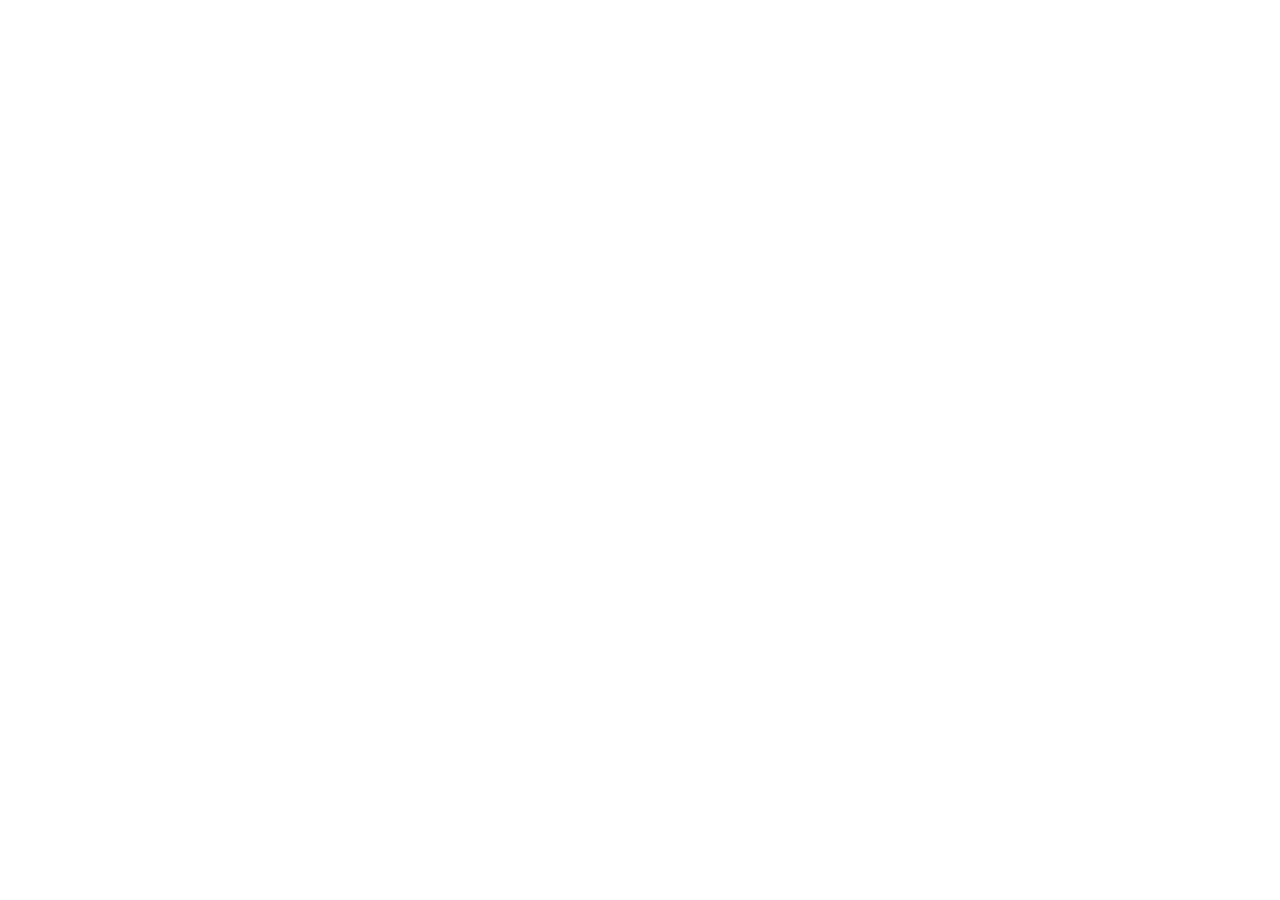
==== index.html @ 8f8824a2 "first commit" ====
<!DOCTYPE html>
<html lang="en">
<head>
    <meta charset="UTF-8">
    <meta http-equiv="X-UA-Compatible" content="IE=edge">
    <meta name="viewport" content="width=
    , initial-scale=1.0">
    <title>My First Git Hub</title>
</head>
<body>
    
</body>
</html>
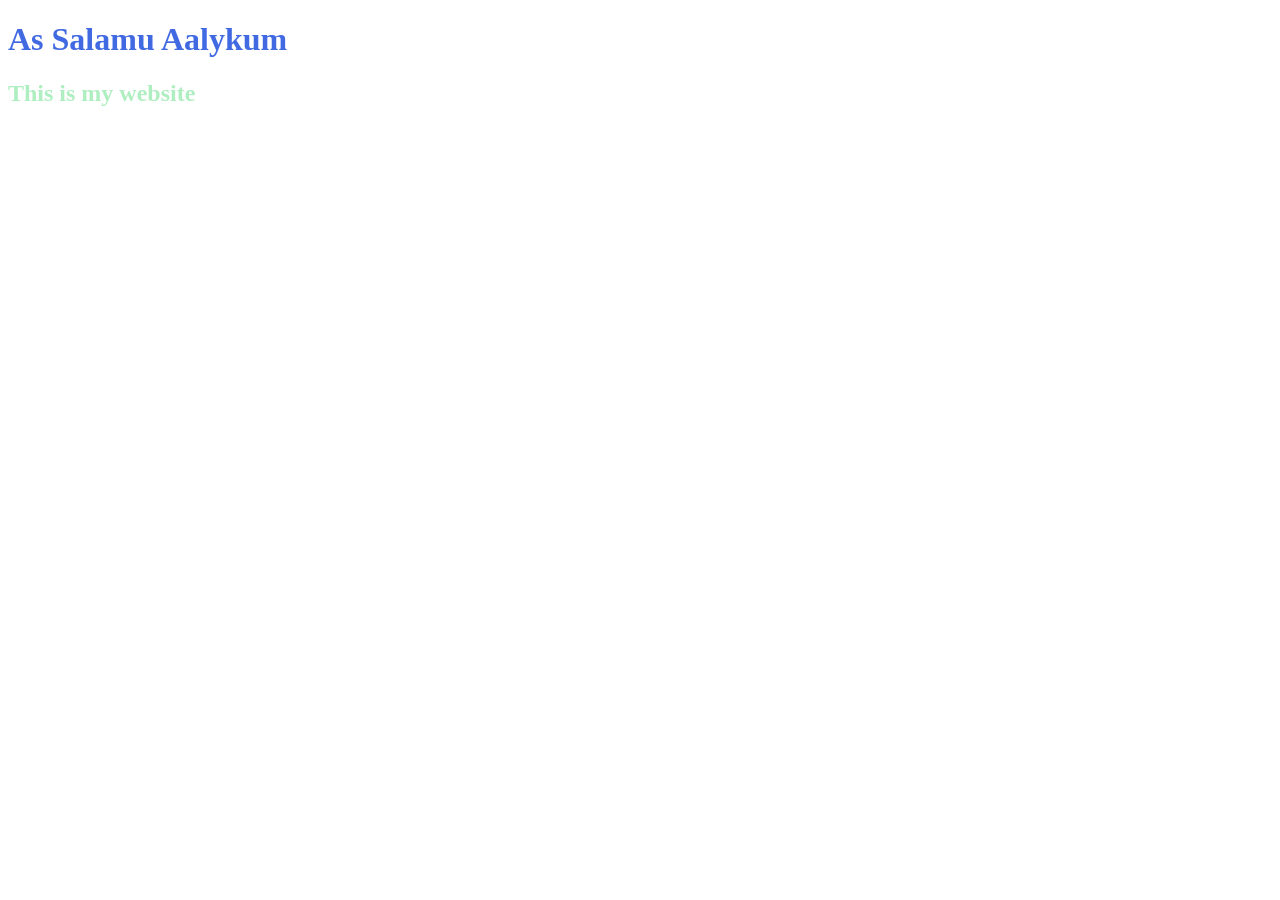
==== commit 3d553e0b: "add" ====
--- a/index.html
+++ b/index.html
@@ -6,8 +6,11 @@
     <meta name="viewport" content="width=
     , initial-scale=1.0">
     <title>My First Git Hub</title>
+    <link rel="stylesheet" href="style.css">
 </head>
 <body>
-    
+    <h1>As Salamu Aalykum</h1>
+    <h2>This is my website</h2>
+
 </body>
 </html>
--- a/style.css
+++ b/style.css
@@ -0,0 +1,6 @@
+h1{
+    color: royalblue;
+}
+h2{
+    color: rgb(175, 238, 192);
+}
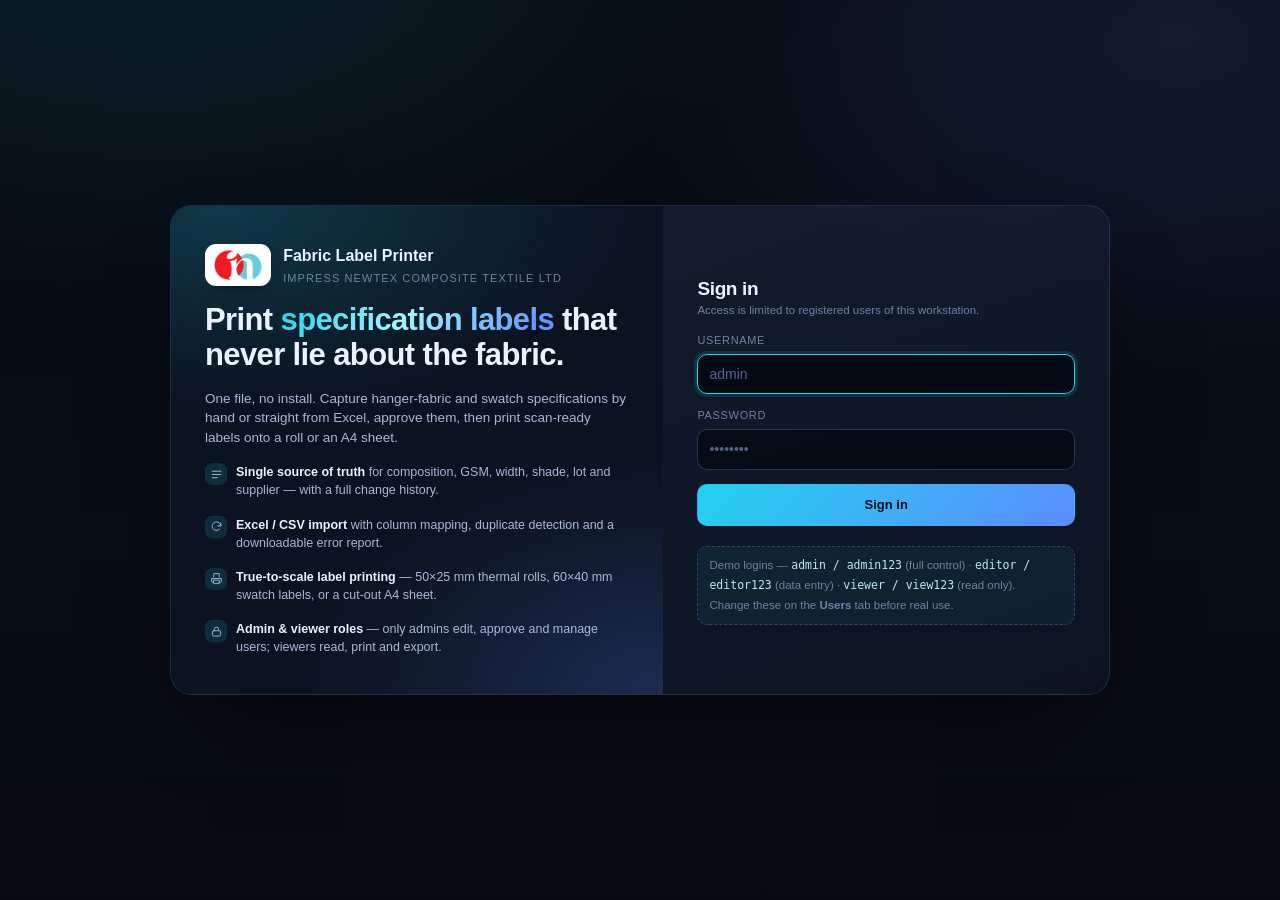
==== commit f4b30173: "Update index.html" ====
--- a/index.html
+++ b/index.html
@@ -1,16 +1,2229 @@
-<!DOCTYPE html>
+<!doctype html>
 <html lang="en">
 <head>
-    <meta charset="UTF-8">
-    <meta http-equiv="X-UA-Compatible" content="IE=edge">
-    <meta name="viewport" content="width=
-    , initial-scale=1.0">
-    <title>My First Git Hub</title>
-    <link rel="stylesheet" href="style.css">
+<meta charset="utf-8">
+<meta name="viewport" content="width=device-width, initial-scale=1">
+<title>Fabric Label Printer — fabric & swatch specification labels</title>
+<meta name="description" content="Offline single-file app to capture hanger-fabric and swatch specifications by hand or from Excel, approve them with admin/viewer roles, and print true-to-scale Code 39 specification labels to a thermal roll or A4 sheet.">
+<meta name="generator" content="Fabric Label Printer">
+<link rel="icon" href="data:image/svg+xml,%3Csvg xmlns='http://www.w3.org/2000/svg' viewBox='0 0 24 24'%3E%3Crect width='24' height='24' rx='5' fill='%2322d3ee'/%3E%3Cpath d='M5 7h14M5 12h14M5 17h9' stroke='%2304121a' stroke-width='2.2' stroke-linecap='round'/%3E%3C/svg%3E">
+<style>
+/* ===== Fabric Label Printer — styles ===== */
+:root{
+  --bg:#070b12; --bg2:#0c1320; --panel:linear-gradient(160deg,rgba(22,32,52,.92),rgba(13,20,34,.88));
+  --panel-solid:#111a2b; --line:rgba(120,160,220,.16); --line2:rgba(120,160,220,.28);
+  --ink:#eaf1ff; --ink2:#a9b8d4; --mut:#6f82a3;
+  --acc:#22d3ee; --acc2:#5b8cff; --ok:#34d399; --warn:#fbbf24; --bad:#fb7185; --mut2:#a78bfa;
+  --r:16px; --r-s:11px; --sh:0 18px 40px -22px rgba(0,0,0,.85);
+  --f:-apple-system,BlinkMacSystemFont,"Segoe UI",Inter,Roboto,"Helvetica Neue",Arial,sans-serif;
+  --mono:ui-monospace,SFMono-Regular,"SF Mono",Menlo,Consolas,monospace;
+  color-scheme:dark;
+}
+*{box-sizing:border-box;-webkit-tap-highlight-color:transparent}
+html,body{margin:0;padding:0}
+body{
+  font-family:var(--f); background:var(--bg); color:var(--ink); min-height:100vh;
+  background-image:
+    radial-gradient(1100px 620px at 12% -8%, rgba(34,211,238,.10), transparent 60%),
+    radial-gradient(900px 560px at 92% 4%, rgba(91,140,255,.12), transparent 62%),
+    linear-gradient(180deg,#070b12,#080d16 60%,#070a11);
+  background-attachment:fixed; font-size:14px; line-height:1.45;
+}
+h1,h2,h3,h4{margin:0;font-weight:650;letter-spacing:-.02em}
+a{color:var(--acc)}
+button,input,select,textarea{font:inherit;color:inherit}
+::-webkit-scrollbar{width:11px;height:11px}
+::-webkit-scrollbar-thumb{background:rgba(120,160,220,.24);border-radius:8px;border:3px solid transparent;background-clip:content-box}
+::-webkit-scrollbar-track{background:transparent}
+.hide{display:none!important}
+.hid{display:none!important}
+/* ---------- layout ---------- */
+.app{display:flex;min-height:100vh;flex-direction:column}
+header.top{
+  position:sticky;top:0;z-index:40;display:flex;align-items:center;gap:14px;padding:10px 18px;
+  background:rgba(8,13,22,.82);backdrop-filter:blur(14px);border-bottom:1px solid var(--line);
+}
+.brand{display:flex;align-items:center;gap:11px;min-width:0}
+.logo{width:38px;height:38px;flex:0 0 38px;border-radius:11px;background:linear-gradient(135deg,var(--acc),var(--acc2));
+  display:grid;place-items:center;box-shadow:0 8px 22px -10px rgba(34,211,238,.8)}
+.logo svg{width:22px;height:22px}
+.brand b{font-size:15px;display:block;white-space:nowrap;overflow:hidden;text-overflow:ellipsis;max-width:44vw}
+.brandlogo{height:34px;width:auto;flex:0 0 auto;background:#fff;border-radius:9px;padding:3px 5px;box-shadow:0 6px 16px -10px #000}
+.brandlogo.lg{height:42px;border-radius:11px}
+.brand span{font-size:11px;color:var(--mut);letter-spacing:.10em;text-transform:uppercase}
+.top-spacer{flex:1}
+.who{display:flex;align-items:center;gap:9px;background:rgba(255,255,255,.04);border:1px solid var(--line);padding:5px 11px 5px 6px;border-radius:999px}
+.av{width:26px;height:26px;border-radius:50%;display:grid;place-items:center;font-size:11px;font-weight:700;color:#04121a;
+  background:linear-gradient(135deg,var(--acc),#7dd3fc)}
+.av.v{background:linear-gradient(135deg,#94a3b8,#cbd5e1)}
+.av.e{background:linear-gradient(135deg,#fbbf24,#f59e0b)}
+.who small{color:var(--mut);font-size:11px;display:block;line-height:1.1}
+.who b{font-size:12.5px}
+.tabs{display:flex;gap:2px;overflow-x:auto;padding:0 12px;background:rgba(8,13,22,.55);border-bottom:1px solid var(--line);position:sticky;top:59px;z-index:35;backdrop-filter:blur(12px)}
+.tab{display:flex;align-items:center;gap:7px;padding:11px 14px;font-size:13px;color:var(--ink2);border:0;background:none;cursor:pointer;
+  border-bottom:2px solid transparent;white-space:nowrap}
+.tab:hover{color:var(--ink);background:rgba(255,255,255,.03)}
+.tab.on{color:var(--ink);border-bottom-color:var(--acc);background:linear-gradient(180deg,transparent,rgba(34,211,238,.09))}
+.tab .ic{font-size:14px;opacity:.9}
+.tab .cnt{background:rgba(120,160,220,.18);border-radius:999px;padding:0 6px;font-size:10.5px;color:var(--ink2)}
+main{padding:20px 18px 70px;max-width:1560px;margin:0 auto;width:100%}
+.view{display:none}
+.view.on{display:block;animation:fade .28s ease both}
+@keyframes fade{from{opacity:0;transform:translateY(7px)}to{opacity:1;transform:none}}
+/* ---------- generic ---------- */
+.card{background:var(--panel);border:1px solid var(--line);border-radius:var(--r);box-shadow:var(--sh);padding:16px 17px}
+.card+.card{margin-top:15px}
+.card h3{font-size:14px;display:flex;align-items:center;gap:9px;margin-bottom:3px}
+.card h3 .dot{width:7px;height:7px;border-radius:50%;background:var(--acc);box-shadow:0 0 0 4px rgba(34,211,238,.14)}
+.card .sub{color:var(--mut);font-size:12px;margin-bottom:14px}
+.row{display:flex;gap:12px;flex-wrap:wrap;align-items:center}
+.grid{display:grid;gap:14px}
+.g2{grid-template-columns:repeat(2,minmax(0,1fr))}
+.g3{grid-template-columns:repeat(3,minmax(0,1fr))}
+.g4{grid-template-columns:repeat(4,minmax(0,1fr))}
+.g23{grid-template-columns:1.55fr 1fr}
+.g32{grid-template-columns:1fr 1.55fr}
+@media(max-width:1100px){.g2,.g3,.g4,.g23,.g32{grid-template-columns:1fr}}
+.pad-l{padding-left:0}
+button.btn{
+  display:inline-flex;align-items:center;gap:7px;border:1px solid var(--line2);background:rgba(255,255,255,.045);
+  padding:8px 13px;border-radius:10px;cursor:pointer;font-size:13px;transition:.15s;white-space:nowrap
+}
+button.btn:hover{background:rgba(255,255,255,.09);border-color:var(--acc);transform:translateY(-1px)}
+button.btn:active{transform:translateY(0)}
+button.btn:disabled{opacity:.4;cursor:not-allowed;transform:none}
+button.btn.pri{background:linear-gradient(135deg,var(--acc),var(--acc2));border-color:transparent;color:#04121a;font-weight:650}
+button.btn.pri:hover{filter:brightness(1.08)}
+button.btn.ok{border-color:rgba(52,211,153,.5);color:#8ff0cd;background:rgba(52,211,153,.12)}
+button.btn.bad{border-color:rgba(251,113,133,.5);color:#ffc0cb;background:rgba(251,113,133,.12)}
+button.btn.sm{padding:5px 9px;font-size:12px;border-radius:8px}
+button.btn.gs{background:none;border-color:transparent;color:var(--ink2)}
+button.btn.gs:hover{color:var(--ink);background:rgba(255,255,255,.06)}
+label.f{display:block}
+label.f>span{display:block;font-size:11px;letter-spacing:.06em;text-transform:uppercase;color:var(--mut);margin-bottom:5px}
+label.f>span i{color:var(--bad);font-style:normal}
+input[type=text],input[type=password],input[type=number],input[type=date],input[type=search],select,textarea{
+  width:100%;background:rgba(4,9,17,.7);border:1px solid var(--line2);border-radius:10px;padding:9px 11px;outline:none;transition:.15s
+}
+input:focus,select:focus,textarea:focus{border-color:var(--acc);box-shadow:0 0 0 3px rgba(34,211,238,.13);background:rgba(4,9,17,.9)}
+input::placeholder,textarea::placeholder{color:#54648a}
+select{appearance:none;background-image:linear-gradient(45deg,transparent 50%,var(--ink2) 50%),linear-gradient(135deg,var(--ink2) 50%,transparent 50%);
+  background-position:calc(100% - 17px) 50%,calc(100% - 12px) 50%;background-size:5px 5px;background-repeat:no-repeat;padding-right:30px}
+.chip{display:inline-flex;align-items:center;gap:6px;padding:3px 10px;border-radius:999px;font-size:11.5px;border:1px solid var(--line2);background:rgba(255,255,255,.04)}
+.badge{padding:2.5px 9px;border-radius:999px;font-size:11px;font-weight:650;border:1px solid transparent;white-space:nowrap}
+.b-approved{background:rgba(52,211,153,.16);color:#7ff0c4;border-color:rgba(52,211,153,.42)}
+.b-draft{background:rgba(148,163,184,.15);color:#c9d6ec;border-color:rgba(148,163,184,.35)}
+.b-submitted{background:rgba(34,211,238,.15);color:#8fe9f7;border-color:rgba(34,211,238,.4)}
+.b-rejected{background:rgba(251,113,133,.16);color:#ffc3cd;border-color:rgba(251,113,133,.42)}
+.b-hold{background:rgba(251,191,36,.16);color:#ffe08a;border-color:rgba(251,191,36,.42)}
+.mut{color:var(--mut)}
+.mono{font-family:var(--mono)}
+.tiny{font-size:11.5px}
+.right{text-align:right}
+hr.sep{border:0;border-top:1px solid var(--line);margin:15px 0}
+/* ---------- login ---------- */
+.login-wrap{min-height:100vh;display:grid;place-items:center;padding:24px}
+.login{width:100%;max-width:940px;display:grid;grid-template-columns:1.05fr .95fr;border-radius:22px;overflow:hidden;
+  border:1px solid var(--line);background:var(--panel);box-shadow:0 40px 90px -40px rgba(0,0,0,.95)}
+@media(max-width:820px){.login{grid-template-columns:1fr}}
+.login-hero{padding:38px 34px;background:
+  radial-gradient(700px 340px at 10% 0%,rgba(34,211,238,.20),transparent 60%),
+  radial-gradient(600px 380px at 100% 100%,rgba(91,140,255,.22),transparent 60%),#0b1220;display:flex;flex-direction:column;gap:16px}
+.login-hero h1{font-size:31px;line-height:1.12}
+.login-hero h1 em{font-style:normal;background:linear-gradient(120deg,var(--acc),#a5f3fc 45%,var(--acc2));-webkit-background-clip:text;background-clip:text;color:transparent}
+.login-hero p{color:var(--ink2);margin:0;font-size:13.5px}
+.feat{display:flex;gap:9px;align-items:flex-start;font-size:12.5px;color:var(--ink2)}
+.feat b{color:var(--ink)}
+.feat .k{width:22px;height:22px;flex:0 0 22px;border-radius:7px;background:rgba(34,211,238,.14);display:grid;place-items:center;font-size:12px}
+.login-form{padding:34px;display:flex;flex-direction:column;gap:14px;justify-content:center}
+.cred-hint{margin-top:6px;font-size:11.5px;color:var(--mut);background:rgba(34,211,238,.07);border:1px dashed var(--line2);padding:9px 11px;border-radius:10px;line-height:1.7}
+.cred-hint code{font-family:var(--mono);color:#bde9f4}
+/* ---------- KPI ---------- */
+.kpis{display:grid;gap:13px;grid-template-columns:repeat(auto-fit,minmax(178px,1fr))}
+.kpi{position:relative;overflow:hidden;background:var(--panel);border:1px solid var(--line);border-radius:15px;padding:14px 15px;cursor:default;transition:.18s}
+.kpi.cx{cursor:pointer}
+.kpi.cx:hover{transform:translateY(-3px);border-color:var(--acc);box-shadow:0 20px 38px -24px rgba(34,211,238,.7)}
+.kpi::after{content:"";position:absolute;inset:0 auto auto 0;height:3px;width:100%;background:var(--acc);opacity:.85}
+.kpi.k-ok::after{background:var(--ok)} .kpi.k-bad::after{background:var(--bad)}
+.kpi.k-warn::after{background:var(--warn)} .kpi.k-mut::after{background:var(--mut2)}
+.kpi .lbl{font-size:11px;text-transform:uppercase;letter-spacing:.09em;color:var(--mut);display:flex;align-items:center;gap:6px}
+.kpi .val{font-size:32px;font-weight:700;letter-spacing:-.03em;margin:3px 0 1px;font-variant-numeric:tabular-nums}
+.kpi .foot{font-size:11.5px;color:var(--mut);display:flex;align-items:center;gap:5px}
+.kpi .spark{position:absolute;right:12px;top:12px;opacity:.5;font-size:16px}
+.bar{height:7px;border-radius:99px;background:rgba(255,255,255,.07);overflow:hidden;margin-top:9px}
+.bar>i{display:block;height:100%;border-radius:99px;background:linear-gradient(90deg,var(--acc),var(--acc2));width:0;transition:width .9s cubic-bezier(.2,.8,.2,1)}
+/* ---------- charts ---------- */
+.donut{display:flex;gap:20px;align-items:center;flex-wrap:wrap}
+.donut .ring{position:relative;width:172px;height:172px;flex:0 0 172px}
+.donut .ring svg{transform:rotate(-90deg)}
+.donut .ring .mid{position:absolute;inset:0;display:grid;place-items:center;text-align:center}
+.donut .ring .mid b{font-size:27px;display:block;line-height:1}
+.donut .ring .mid span{font-size:10.5px;color:var(--mut);text-transform:uppercase;letter-spacing:.09em}
+.legend{flex:1;min-width:190px;display:flex;flex-direction:column;gap:7px}
+.lg{display:flex;align-items:center;gap:9px;font-size:12.5px;cursor:pointer;padding:5px 8px;border-radius:9px;border:1px solid transparent}
+.lg:hover{background:rgba(255,255,255,.045);border-color:var(--line)}
+.lg .sw{width:10px;height:10px;border-radius:3px;flex:0 0 10px}
+.lg .nm{flex:1;color:var(--ink2)}
+.lg b{font-variant-numeric:tabular-nums}
+.hbars{display:flex;flex-direction:column;gap:9px}
+.hb{display:grid;grid-template-columns:112px 1fr 46px;gap:10px;align-items:center;font-size:12px;cursor:pointer;padding:2px 4px;border-radius:8px}
+.hb:hover{background:rgba(255,255,255,.045)}
+.hb .nm{color:var(--ink2);white-space:nowrap;overflow:hidden;text-overflow:ellipsis}
+.hb .tr{height:9px;border-radius:99px;background:rgba(255,255,255,.06);overflow:hidden}
+.hb .tr>i{display:block;height:100%;border-radius:99px;width:0;transition:width .9s cubic-bezier(.2,.8,.2,1)}
+.hb b{text-align:right;font-variant-numeric:tabular-nums}
+/* ---------- table ---------- */
+.tbl-wrap{border:1px solid var(--line);border-radius:var(--r);overflow:auto;max-height:64vh;background:rgba(6,11,19,.55)}
+table.tbl{width:100%;border-collapse:separate;border-spacing:0;font-size:12.8px}
+table.tbl th{position:sticky;top:0;z-index:2;background:#0e1727;text-align:left;font-size:11px;text-transform:uppercase;letter-spacing:.07em;
+  color:var(--mut);padding:10px 10px;border-bottom:1px solid var(--line2);white-space:nowrap;cursor:pointer;user-select:none}
+table.tbl th:hover{color:var(--ink)}
+table.tbl td{padding:9px 10px;border-bottom:1px solid rgba(120,160,220,.09);vertical-align:middle}
+table.tbl tbody tr:hover{background:rgba(34,211,238,.055)}
+table.tbl tbody tr.sel{background:rgba(34,211,238,.10)}
+table.tbl td.act{text-align:right;white-space:nowrap}
+table.tbl .ref{font-family:var(--mono);font-size:11.8px;color:#9fe8f7}
+.tbl-empty{padding:46px 20px;text-align:center;color:var(--mut)}
+.tbl-empty b{display:block;color:var(--ink2);margin-bottom:5px;font-size:14px}
+input[type=checkbox]{width:15px;height:15px;accent-color:var(--acc);cursor:pointer}
+.toolbar{display:flex;gap:9px;flex-wrap:wrap;align-items:center;margin-bottom:13px}
+.toolbar .grow{flex:1;min-width:190px}
+.toolbar input[type=search]{padding-left:32px;background-image:url("data:image/svg+xml,%3Csvg xmlns='http://www.w3.org/2000/svg' viewBox='0 0 24 24' fill='none' stroke='%236f82a3' stroke-width='2'%3E%3Ccircle cx='11' cy='11' r='7'/%3E%3Cpath d='M20 20l-3.5-3.5'/%3E%3C/svg%3E");
+  background-repeat:no-repeat;background-position:9px 50%;background-size:15px}
+.bulk{display:flex;gap:9px;align-items:center;flex-wrap:wrap;background:rgba(34,211,238,.09);border:1px solid rgba(34,211,238,.3);
+  border-radius:12px;padding:9px 12px;margin-bottom:12px}
+/* ---------- form ---------- */
+.fsect{border:1px solid var(--line);border-radius:14px;padding:14px 15px;background:rgba(9,15,26,.5)}
+.fsect+.fsect{margin-top:13px}
+.fsect h4{font-size:12px;text-transform:uppercase;letter-spacing:.09em;color:var(--acc);margin-bottom:11px;display:flex;align-items:center;gap:8px}
+.fgrid{display:grid;gap:11px;grid-template-columns:repeat(auto-fit,minmax(190px,1fr))}
+.fgrid .full{grid-column:1/-1}
+.warnbox{font-size:12px;color:#ffe08a;background:rgba(251,191,36,.10);border:1px solid rgba(251,191,36,.34);border-radius:10px;padding:8px 11px;margin-top:9px}
+/* ---------- label studio ---------- */
+.studio{display:grid;grid-template-columns:330px 1fr;gap:15px}
+@media(max-width:1150px){.studio{grid-template-columns:1fr}}
+.presets{display:flex;flex-wrap:wrap;gap:6px}
+.preset{border:1px solid var(--line2);background:rgba(255,255,255,.04);border-radius:9px;padding:6px 9px;font-size:11.5px;cursor:pointer}
+.preset.on{border-color:var(--acc);background:rgba(34,211,238,.14);color:#bff0fa}
+.fieldlist{display:flex;flex-direction:column;gap:5px;max-height:290px;overflow:auto;padding-right:3px}
+.frow{display:flex;align-items:center;gap:8px;font-size:12.5px;background:rgba(255,255,255,.03);border:1px solid var(--line);border-radius:9px;padding:6px 9px}
+.frow.on{border-color:rgba(34,211,238,.42);background:rgba(34,211,238,.09)}
+.frow .nm{flex:1;white-space:nowrap;overflow:hidden;text-overflow:ellipsis}
+.frow .mv{border:0;background:none;color:var(--mut);cursor:pointer;padding:1px 3px;font-size:11px}
+.frow .mv:hover{color:var(--ink)}
+.stage{background:
+  linear-gradient(45deg,rgba(255,255,255,.022) 25%,transparent 25%,transparent 75%,rgba(255,255,255,.022) 75%) 0 0/22px 22px,
+  linear-gradient(45deg,rgba(255,255,255,.022) 25%,transparent 25%,transparent 75%,rgba(255,255,255,.022) 75%) 11px 11px/22px 22px,
+  #0a1120;
+  border:1px solid var(--line);border-radius:14px;padding:22px;display:grid;place-items:center;min-height:430px;overflow:auto}
+.stage-inner{transform-origin:top center}
+.qlist{display:flex;flex-direction:column;gap:6px;max-height:250px;overflow:auto}
+.qitem{display:flex;align-items:center;gap:9px;background:rgba(255,255,255,.03);border:1px solid var(--line);border-radius:10px;padding:7px 10px;font-size:12.5px}
+.qitem .ref{font-family:var(--mono);color:#9fe8f7;font-size:11.5px}
+.qitem .nm{flex:1;white-space:nowrap;overflow:hidden;text-overflow:ellipsis}
+.qitem input{width:58px;text-align:center;padding:4px 6px}
+/* ---------- the label itself ---------- */
+.label{
+  background:#fff;color:#0a0a0a;position:relative;overflow:hidden;display:flex;flex-direction:column;
+  border:1px solid #d5dae1;
+}
+.label .lb-head{display:flex;align-items:flex-start;justify-content:space-between;gap:6px;border-bottom:1.5px solid #0a0a0a;padding-bottom:2px}
+.label .lb-brand{font-weight:800;letter-spacing:.02em;text-transform:uppercase;line-height:1.05}
+.label .lb-type{font-weight:700;text-transform:uppercase;border:1px solid #0a0a0a;border-radius:3px;padding:0 3px;white-space:nowrap}
+.label .lb-idrow{display:flex;align-items:center;gap:6px;margin-top:3px}
+.label .lb-ref{font-family:var(--mono);font-weight:700;letter-spacing:.03em}
+.label .lb-grid{flex:1;display:grid;align-content:start;gap:0;margin-top:3px}
+.label .lb-cell{display:flex;gap:4px;align-items:baseline;border-bottom:1px dotted #b9c0c9;padding:1px 0;min-width:0}
+.label .lb-cell .k{color:#4b5563;text-transform:uppercase;letter-spacing:.03em;white-space:nowrap;flex:0 0 auto;font-weight:600}
+.label .lb-cell .v{font-weight:650;white-space:normal;overflow:hidden;flex:1;min-width:0;line-height:1.15;max-height:2.3em}
+.stage-inner .label.over{box-shadow:inset 0 0 0 2px #ff4b5c}
+.label .lb-grid{row-gap:0}
+.label .lb-cell.wide{grid-column:1/-1}
+.label .lb-foot{display:flex;justify-content:space-between;gap:6px;border-top:1px solid #0a0a0a;padding-top:1px;margin-top:2px;color:#374151;line-height:1.15}
+.label .lb-grid{align-content:space-between}
+.label .lb-headwrap{display:flex;align-items:center;gap:.55em;min-width:0;flex:1 1 auto}
+.label .lb-logo{height:2.05em;width:auto;flex:0 0 auto;image-rendering:auto}
+.label.short .lb-logo{height:1.6em}
+.label .lb-bar{display:flex;align-items:center;gap:.6em;width:100%;flex:0 0 auto;color:#0a0a0a}
+.label .lb-bar .lb-bar-txt{white-space:nowrap}
+.label .lb-bar>div{flex:1 1 auto;min-width:0}
+.label svg.bcode{display:block;height:100%}
+.label .lb-wm{position:absolute;right:-6px;bottom:-10px;font-size:44px;font-weight:900;color:rgba(10,10,10,.05);pointer-events:none}
+/* ---------- print ---------- */
+#printArea{display:none}
+@media print{
+  html,body{background:#fff!important;background-image:none!important;color:#111!important;margin:0!important;padding:0!important;width:auto!important;height:auto!important}
+  *{-webkit-print-color-adjust:exact!important;print-color-adjust:exact!important}
+  .label{break-inside:avoid;page-break-inside:avoid}
+  /* --- mode A: printing labels (roll or cut sheet) --- */
+  body.printing-labels #app,body.printing-labels #login,body.printing-labels #modalHost,body.printing-labels #toasts{display:none!important}
+  body.printing-labels #printArea{display:block!important}
+  body.printing-labels #printArea .label{box-shadow:none!important}
+  /* --- mode B: printing the report / register (app stays, chrome goes) --- */
+  body:not(.printing-labels) #login,body:not(.printing-labels) #modalHost,body:not(.printing-labels) #toasts,
+  body:not(.printing-labels) header.top,body:not(.printing-labels) nav.tabs,
+  body:not(.printing-labels) .no-print,body:not(.printing-labels) .toolbar,body:not(.printing-labels) .bulk{display:none!important}
+  body:not(.printing-labels) main{padding:0!important;max-width:none!important}
+  body:not(.printing-labels) button,body:not(.printing-labels) select,body:not(.printing-labels) input[type=search],
+  body:not(.printing-labels) .steps,body:not(.printing-labels) .toolbar{display:none!important}
+  body:not(.printing-labels) .card,body:not(.printing-labels) .kpi,body:not(.printing-labels) .fsect,body:not(.printing-labels) .tbl-wrap{
+    background:#fff!important;color:#111!important;border-color:#c9ced6!important;box-shadow:none!important}
+  body:not(.printing-labels) .card h3,body:not(.printing-labels) .card .sub,body:not(.printing-labels) .kpi .val,
+  body:not(.printing-labels) .kpi .lbl,body:not(.printing-labels) .kpi .foot,body:not(.printing-labels) h2,
+  body:not(.printing-labels) .mut,body:not(.printing-labels) .tiny{color:#111!important}
+  body:not(.printing-labels) .wa{background:#fff!important;color:#111!important;border-color:#c9ced6!important}
+  body:not(.printing-labels) .kpi::after,body:not(.printing-labels) .dot{display:none!important}
+  body:not(.printing-labels) .tbl-wrap{border:1px solid #c9ced6!important}
+  body:not(.printing-labels) table.tbl th{background:#eef2f7!important;color:#111!important}
+  body:not(.printing-labels) table.tbl td{color:#111!important;border-color:#dde2e8!important}
+}
+.print-sheet{display:grid;justify-content:start}
+.print-sheet .label{margin:0}
+.print-sheet.gapped{gap:3mm}
+/* ---------- modal / toast ---------- */
+.scrim{position:fixed;inset:0;background:rgba(3,6,12,.72);backdrop-filter:blur(4px);z-index:90;display:grid;place-items:center;padding:20px}
+.modal{width:100%;max-width:660px;max-height:88vh;overflow:auto;background:linear-gradient(160deg,#131d30,#0d1626);
+  border:1px solid var(--line2);border-radius:18px;box-shadow:0 40px 90px -35px #000;padding:20px 21px}
+.modal h3{font-size:16px;margin-bottom:4px}
+.modal .foot{display:flex;justify-content:flex-end;gap:9px;margin-top:18px;flex-wrap:wrap}
+#toasts{position:fixed;right:16px;bottom:16px;z-index:120;display:flex;flex-direction:column;gap:8px;max-width:340px}
+.toast{background:linear-gradient(150deg,#152033,#101a2a);border:1px solid var(--line2);border-left:3px solid var(--acc);
+  border-radius:12px;padding:10px 13px;font-size:12.8px;box-shadow:0 20px 40px -22px #000;animation:slide .3s ease both}
+.toast.ok{border-left-color:var(--ok)} .toast.bad{border-left-color:var(--bad)} .toast.warn{border-left-color:var(--warn)}
+@keyframes slide{from{opacity:0;transform:translateX(22px)}to{opacity:1;transform:none}}
+/* ---------- misc ---------- */
+.drop{border:2px dashed var(--line2);border-radius:16px;padding:34px 20px;text-align:center;transition:.18s;background:rgba(9,15,26,.4)}
+.drop.hot{border-color:var(--acc);background:rgba(34,211,238,.09)}
+.drop .big{font-size:34px;margin-bottom:8px}
+.steps{display:flex;gap:8px;flex-wrap:wrap;margin-bottom:13px}
+.step{font-size:11.5px;color:var(--mut);border:1px solid var(--line);border-radius:999px;padding:4px 11px}
+.step.on{color:var(--ink);border-color:var(--acc);background:rgba(34,211,238,.12)}
+.maptbl{width:100%;border-collapse:collapse;font-size:12.3px}
+.maptbl th,.maptbl td{border:1px solid var(--line);padding:6px 8px;text-align:left}
+.maptbl th{background:rgba(255,255,255,.04);color:var(--mut);font-size:11px;text-transform:uppercase;letter-spacing:.06em}
+.maptbl select{padding:5px 8px;font-size:12px}
+.prev-scroll{max-height:270px;overflow:auto;border:1px solid var(--line);border-radius:10px}
+.wa{background:rgba(4,9,17,.72);border:1px solid var(--line2);border-radius:12px;padding:13px;font-family:var(--mono);font-size:12.4px;
+  white-space:pre-wrap;line-height:1.6;min-height:210px;max-height:330px;overflow:auto}
+.report{background:#fff;color:#0b0b0b;border-radius:14px;padding:22px;font-size:12.6px}
+.report h2{font-size:19px;color:#0b0b0b}
+.report .rhead{display:flex;gap:14px;align-items:center;margin-bottom:6px}
+.report .rlogo{height:56px;width:auto;flex:0 0 auto}
+.report h3{font-size:13px;color:#0b0b0b;text-transform:uppercase;letter-spacing:.08em;margin:16px 0 7px}
+.report table{width:100%;border-collapse:collapse}
+.report th,.report td{border:1px solid #cbd2dc;padding:5px 7px;text-align:left;color:#111}
+.report th{background:#eef2f7;font-size:11px;text-transform:uppercase;letter-spacing:.06em}
+.report .rk{display:grid;grid-template-columns:repeat(auto-fit,minmax(120px,1fr));gap:9px;margin-top:8px}
+.report .rk div{border:1px solid #cbd2dc;border-radius:9px;padding:8px 10px}
+.report .rk b{display:block;font-size:20px}
+.report .rk span{font-size:10.5px;text-transform:uppercase;letter-spacing:.07em;color:#4b5563}
+.report .sign{display:grid;grid-template-columns:repeat(3,1fr);gap:22px;margin-top:34px}
+.report .sign div{border-top:1px solid #0b0b0b;padding-top:5px;font-size:11px;color:#374151}
+.loglist{display:flex;flex-direction:column;gap:6px;max-height:330px;overflow:auto}
+.logrow{display:grid;grid-template-columns:132px 92px 1fr;gap:10px;font-size:12.3px;padding:6px 8px;border:1px solid var(--line);border-radius:9px;background:rgba(255,255,255,.025)}
+.logrow .t{color:var(--mut);font-family:var(--mono);font-size:11px}
+.logrow .u{color:var(--acc)}
+.kbd{font-family:var(--mono);font-size:11px;background:rgba(255,255,255,.07);border:1px solid var(--line2);border-radius:6px;padding:1px 6px}
+.scan{position:relative;flex:0 0 300px;max-width:300px}
+@media(max-width:900px){.scan{flex:1 1 100%;max-width:none}}
+.scan input{padding-left:32px}
+.hint{font-size:11.5px;color:var(--mut);display:flex;gap:6px;align-items:center}
+.swatchline{display:flex;align-items:center;gap:8px}
+.cdot{width:15px;height:15px;border-radius:50%;border:1px solid rgba(255,255,255,.35);flex:0 0 15px}
+
+</style>
 </head>
 <body>
-    <h1>As Salamu Aalykum</h1>
-    <h2>This is my website</h2>
-
+<div id="login" class="login-wrap">
+  <div class="login">
+    <div class="login-hero">
+      <div class="brand" style="gap:12px">
+        <img id="loginLogo" class="brandlogo lg" alt="Impress Newtex Composite Textile Ltd">
+        <div><b style="font-size:16px">Fabric Label Printer</b><span id="loginPlant">Impress Newtex Composite Textile Ltd</span></div>
+      </div>
+      <h1>Print <em>specification labels</em> that never lie about the fabric.</h1>
+      <p>One file, no install. Capture hanger-fabric and swatch specifications by hand or straight from Excel, approve them, then print scan-ready labels onto a roll or an A4 sheet.</p>
+      <div class="feat"><span class="k" data-ic="list" data-ic-size="13"></span><span><b>Single source of truth</b> for composition, GSM, width, shade, lot and supplier — with a full change history.</span></div>
+      <div class="feat"><span class="k" data-ic="refresh" data-ic-size="13"></span><span><b>Excel / CSV import</b> with column mapping, duplicate detection and a downloadable error report.</span></div>
+      <div class="feat"><span class="k" data-ic="print" data-ic-size="13"></span><span><b>True-to-scale label printing</b> — 50×25 mm thermal rolls, 60×40 mm swatch labels, or a cut-out A4 sheet.</span></div>
+      <div class="feat"><span class="k" data-ic="lock" data-ic-size="13"></span><span><b>Admin &amp; viewer roles</b> — only admins edit, approve and manage users; viewers read, print and export.</span></div>
+    </div>
+    <div class="login-form">
+      <div>
+        <h2 style="font-size:19px">Sign in</h2>
+        <div class="mut tiny">Access is limited to registered users of this workstation.</div>
+      </div>
+      <label class="f"><span>Username</span><input id="lgUser" type="text" autocomplete="username" placeholder="admin" autofocus></label>
+      <label class="f"><span>Password</span><input id="lgPass" type="password" autocomplete="current-password" placeholder="••••••••"></label>
+      <div id="lgErr" class="warnbox hide"></div>
+      <button class="btn pri" id="lgBtn" style="justify-content:center;padding:11px">Sign in</button>
+      <div class="cred-hint">
+        Demo logins — <code>admin / admin123</code> (full control) · <code>editor / editor123</code> (data entry) · <code>viewer / view123</code> (read only).<br>
+        Change these on the <b>Users</b> tab before real use.
+      </div>
+    </div>
+  </div>
+</div>
+
+<div id="app" class="app hide">
+  <header class="top">
+    <div class="brand">
+      <img id="brandLogo" class="brandlogo" alt="Impress Newtex Composite Textile Ltd">
+      <div><b id="brandName">Impress Newtex Composite Textile Ltd</b><span id="brandSub">Spec &amp; swatch labelling</span></div>
+    </div>
+    <div class="top-spacer"></div>
+    <button class="btn sm gs" id="btnHelp" title="Keyboard shortcuts"><i data-ic="doc" data-ic-size="14"></i>Shortcuts</button>
+    <div class="who">
+      <div class="av" id="whoAv">A</div>
+      <div><b id="whoName">—</b><small id="whoRole">—</small></div>
+      <button class="btn sm gs" id="btnLogout" title="Sign out"><i data-ic="x" data-ic-size="14"></i></button>
+    </div>
+  </header>
+
+  <nav class="tabs" id="tabs"></nav>
+
+  <main>
+    <!-- DASHBOARD -->
+    <section class="view on" id="v-dash">
+      <div class="row" style="justify-content:space-between;margin-bottom:14px">
+        <div>
+          <h2 style="font-size:20px">Spec control dashboard</h2>
+          <div class="mut tiny" id="dashAsOf">—</div>
+        </div>
+        <div class="row">
+          <button class="btn sm" id="dashRefresh"><i data-ic="refresh"></i>Recompute</button>
+          <button class="btn sm" id="dashWa"><i data-ic="msg"></i>WhatsApp summary</button>
+          <button class="btn sm pri" id="dashPrint"><i data-ic="print"></i>Print report</button>
+        </div>
+      </div>
+      <div class="kpis" id="kpis"></div>
+      <div class="grid g23" style="margin-top:15px">
+        <div class="card">
+          <h3><span class="dot"></span>Status mix</h3>
+          <div class="sub">Click any slice to filter the spec register.</div>
+          <div class="donut">
+            <div class="ring">
+              <svg width="172" height="172" viewBox="0 0 172 172" id="dashRing"></svg>
+              <div class="mid"><div><b id="ringTotal">0</b><span>specs</span></div></div>
+            </div>
+            <div class="legend" id="dashLegend"></div>
+          </div>
+        </div>
+        <div class="card">
+          <h3><span class="dot" style="background:var(--acc2);box-shadow:0 0 0 4px rgba(91,140,255,.14)"></span>Data quality watchlist</h3>
+          <div class="sub">Automatic checks — incomplete specs never reach the printer.</div>
+          <div id="quality"></div>
+        </div>
+      </div>
+      <div class="grid g2" style="margin-top:15px">
+        <div class="card">
+          <h3><span class="dot" style="background:var(--mut2);box-shadow:0 0 0 4px rgba(167,139,250,.15)"></span>Specs by buyer</h3>
+          <div class="sub">Click a bar to drill down.</div>
+          <div class="hbars" id="dashBuyers"></div>
+        </div>
+        <div class="card">
+          <h3><span class="dot" style="background:var(--ok);box-shadow:0 0 0 4px rgba(52,211,153,.14)"></span>Fabric type &amp; label mix</h3>
+          <div class="sub">What is being labelled this season.</div>
+          <div class="hbars" id="dashTypes"></div>
+          <div class="hbars" id="dashLabelTypes" style="margin-top:14px"></div>
+        </div>
+      </div>
+      <div class="card" style="margin-top:15px">
+        <h3><span class="dot" style="background:var(--bad);box-shadow:0 0 0 4px rgba(251,113,133,.14)"></span>Needs attention now</h3>
+        <div class="sub">Rejected, on hold, or submitted and waiting more than 3 days for approval.</div>
+        <div id="dashAttention"></div>
+      </div>
+    </section>
+
+    <!-- SPECS -->
+    <section class="view" id="v-specs">
+      <div class="row" style="justify-content:space-between;margin-bottom:14px">
+        <div><h2 style="font-size:20px">Spec register</h2><div class="mut tiny" id="specsCount">—</div></div>
+        <div class="row">
+          <div class="scan"><input id="scanIn" type="text" placeholder="Scan a label barcode or type a ref…  (Enter to open)"></div>
+          <button class="btn sm" id="btnExportCsv"><i data-ic="down"></i>CSV</button>
+          <button class="btn sm" id="btnExportXls"><i data-ic="down"></i>Excel</button>
+          <button class="btn sm pri" id="btnNew"><i data-ic="plus"></i>New spec</button>
+        </div>
+      </div>
+      <div class="toolbar">
+        <div class="grow"><input id="q" type="search" placeholder="Search ref, article, buyer, style, composition, shade, lot, supplier…  (press /)"></div>
+        <select id="fStatus" style="width:auto;min-width:140px"></select>
+        <select id="fType" style="width:auto;min-width:140px"></select>
+        <select id="fLabelType" style="width:auto;min-width:140px"></select>
+        <select id="fBuyer" style="width:auto;min-width:130px"></select>
+        <select id="fSupplier" style="width:auto;min-width:130px"></select>
+        <select id="fSort" style="width:auto;min-width:150px"></select>
+        <button class="btn sm gs" id="btnClear">✕ Clear</button>
+      </div>
+      <div id="bulk" class="bulk hide"></div>
+      <div class="tbl-wrap"><table class="tbl" id="specTbl"></table></div>
+    </section>
+
+    <!-- LABEL STUDIO -->
+    <section class="view" id="v-label">
+      <div class="row" style="justify-content:space-between;margin-bottom:14px">
+        <div><h2 style="font-size:20px">Label studio &amp; print queue</h2><div class="mut tiny">Design once, then batch-print to a thermal roll or an A4 cut sheet.</div></div>
+        <div class="row">
+          <span class="chip">Queue: <b id="qCount">0</b> labels</span>
+          <button class="btn sm" id="qClear"><i data-ic="x"></i>Clear queue</button>
+        </div>
+      </div>
+      <div class="studio">
+        <div style="display:flex;flex-direction:column;gap:13px">
+          <div class="card">
+            <h3><span class="dot"></span>1 · Label size</h3>
+            <div class="presets" id="sizePresets"></div>
+            <div class="grid g2" style="margin-top:11px">
+              <label class="f"><span>Width (mm)</span><input id="lsW" type="number" min="20" max="200" step="0.5" value="60"></label>
+              <label class="f"><span>Height (mm)</span><input id="lsH" type="number" min="15" max="200" step="0.5" value="40"></label>
+            </div>
+          </div>
+          <div class="card">
+            <h3><span class="dot" style="background:var(--mut2);box-shadow:0 0 0 4px rgba(167,139,250,.15)"></span>2 · Fields on the label</h3>
+            <div class="sub">Toggle fields, reorder with ▲▼. Values come from the selected spec.</div>
+            <div class="row" id="fieldListHeader" style="margin-bottom:8px"></div>
+            <div class="fieldlist" id="fieldList"></div>
+          </div>
+          <div class="card">
+            <h3><span class="dot" style="background:var(--ok);box-shadow:0 0 0 4px rgba(52,211,153,.14)"></span>3 · Options</h3>
+            <label class="f" style="margin-bottom:9px"><span>Company / brand line</span><input id="lsBrand" type="text" placeholder="e.g. IMPRESS NEWTEX"></label>
+            <label class="f" style="margin-bottom:9px"><span>Barcode payload field</span><select id="lsBarcodeField"></select></label>
+            <div class="fgrid">
+              <label class="f"><span>Logo on label</span><select id="lsLogo"><option value="mono">Monochrome (thermal)</option><option value="colour">Full colour</option><option value="none">None</option></select></label>
+              <label class="f"><span>Barcode</span><select id="lsBarcode"><option value="1">Show Code 39</option><option value="0">Hidden</option></select></label>
+              <label class="f"><span>Border</span><select id="lsBorder"><option value="1">Yes</option><option value="0">None (die-cut roll)</option></select></label>
+              <label class="f"><span>Font size</span><input id="lsFont" type="number" min="5" max="20" step="0.5" value="8"></label>
+              <label class="f"><span>Print mode</span><select id="lsMode"><option value="roll">Thermal roll — 1 label / page</option><option value="sheet">A4 sheet — cut-out grid</option></select></label>
+            </div>
+            <div class="warnbox" id="lsWarn" style="display:none"></div>
+          </div>
+          <div class="card">
+            <h3><span class="dot" style="background:var(--warn);box-shadow:0 0 0 4px rgba(251,191,36,.14)"></span>4 · Print queue</h3>
+            <div class="sub">Add specs from the register (row ▸ 🏷) or below.</div>
+            <div class="qlist" id="qList"></div>
+            <div class="row" style="margin-top:10px">
+              <select id="qAdd" style="flex:1;min-width:150px"></select>
+              <button class="btn sm" id="qAddBtn"><i data-ic="plus"></i>Add</button>
+            </div>
+          </div>
+        </div>
+        <div style="display:flex;flex-direction:column;gap:13px">
+          <div class="card">
+            <div class="row" style="justify-content:space-between">
+              <div>
+                <h3><span class="dot"></span>Live preview — <span id="lsSizeTxt" class="mono">60 × 40 mm</span></h3>
+                <div class="sub" id="lsPreviewNote">Rendered at true physical scale on screen; zoom out if your display is not 96 dpi.</div>
+              </div>
+              <div class="row">
+                <select id="lsZoom" style="width:auto"><option value="1">100%</option><option value="1.4">140%</option><option value="0.7">70%</option><option value="0">Fit</option></select>
+                <button class="btn sm ok" id="btnPrint"><i data-ic="print"></i>Print labels</button>
+              </div>
+            </div>
+            <div class="stage" id="stage"><div class="stage-inner" id="stageInner"></div></div>
+          </div>
+          <div class="card">
+            <h3><span class="dot" style="background:var(--acc2);box-shadow:0 0 0 4px rgba(91,140,255,.14)"></span>Sheet layout planner</h3>
+            <div class="sub">How many labels fit on one A4 sheet at the current size (210 × 297 mm, 5 mm margin, 3 mm gap).</div>
+            <div id="sheetPlan"></div>
+          </div>
+        </div>
+      </div>
+    </section>
+
+    <!-- IMPORT -->
+    <section class="view" id="v-import">
+      <div class="row" style="justify-content:space-between;margin-bottom:14px">
+        <div><h2 style="font-size:20px">Excel / CSV import</h2><div class="mut tiny">Bulk-load or update specs from the factory workbook. Duplicates matched on <b>Ref</b>, else on <b>Article + Shade + Dye lot</b>.</div></div>
+        <button class="btn sm gs" id="impTemplate"><i data-ic="down"></i>Download blank template (CSV)</button>
+      </div>
+      <div class="steps" id="impSteps">
+        <span class="step on">1 · Choose file</span><span class="step">2 · Map columns</span><span class="step">3 · Review &amp; import</span>
+      </div>
+      <div class="card" id="impDropCard">
+        <div class="drop" id="impDrop">
+          <div class="big" data-ic="imp" data-ic-size="32"></div>
+          <b>Drop an .xlsx, .xls, .csv or .tsv file here</b>
+          <div class="mut tiny" style="margin-top:5px">First worksheet is read. Header row is auto-detected and mapped to the fields below.</div>
+          <div class="row" style="justify-content:center;margin-top:13px">
+            <button class="btn sm pri" id="impPick"><i data-ic="imp"></i>Choose file…</button>
+            <button class="btn sm gs" id="impPasteBtn"><i data-ic="copy"></i>Paste from clipboard instead</button>
+          </div>
+          <input type="file" id="impFile" accept=".xlsx,.xls,.csv,.tsv,.txt" class="hide">
+        </div>
+        <div id="impPasteBox" class="hide" style="margin-top:12px">
+          <label class="f"><span>Paste rows (copy cells straight out of Excel — tab or comma separated)</span><textarea id="impPaste" rows="6" placeholder="Ref	Article	Composition	GSM	Width	Shade	Lot	Supplier"></textarea></label>
+          <button class="btn sm pri" id="impPasteGo" style="margin-top:9px">Parse pasted rows</button>
+        </div>
+      </div>
+      <div id="impMapCard" class="card hide" style="margin-top:15px">
+        <h3><span class="dot"></span>Column mapping <span class="chip" id="impFileInfo" style="margin-left:6px"></span></h3>
+        <div class="sub">Auto-matched headers are pre-selected. Set anything wrong to <em>— ignore —</em>.</div>
+        <div class="row" style="margin-bottom:11px">
+          <label class="f" style="flex:1;min-width:210px"><span>Import mode</span>
+            <select id="impMode">
+              <option value="upsert">Add new + update existing matches</option>
+              <option value="add">Add new only (skip existing)</option>
+              <option value="replace">Replace my register with this file</option>
+            </select>
+          </label>
+          <label class="f" style="flex:1;min-width:210px"><span>Status for new rows</span><select id="impStatus"></select></label>
+          <label class="f" style="flex:1;min-width:150px"><span>Blank cells</span><select id="impBlank"><option value="keep">Keep existing value</option><option value="clear">Overwrite with blank</option></select></label>
+        </div>
+        <div class="tbl-wrap" style="max-height:330px"><table class="maptbl" id="impMapTbl"></table></div>
+        <div class="row" style="margin-top:12px">
+          <button class="btn sm gs" id="impAgain"><i data-ic="refresh"></i>Choose another file</button>
+          <div class="top-spacer" style="flex:1"></div>
+          <button class="btn sm pri" id="impGo">Preview &amp; import →</button>
+        </div>
+      </div>
+      <div id="impResCard" class="card hide" style="margin-top:15px">
+        <h3><span class="dot" style="background:var(--ok);box-shadow:0 0 0 4px rgba(52,211,153,.14)"></span>Import result</h3>
+        <div id="impRes"></div>
+      </div>
+    </section>
+
+    <!-- REPORTS -->
+    <section class="view" id="v-reports">
+      <div class="row" style="justify-content:space-between;margin-bottom:14px">
+        <div><h2 style="font-size:20px">Reports, exports &amp; WhatsApp</h2><div class="mut tiny">Everything reflects the current filter on the Spec register.</div></div>
+        <button class="btn sm pri" id="repPrint"><i data-ic="print"></i>Print / Save as PDF</button>
+      </div>
+      <div class="grid g2">
+        <div class="card">
+          <h3><span class="dot" style="background:#25d366;box-shadow:0 0 0 4px rgba(37,211,102,.16)"></span>WhatsApp-ready summary</h3>
+          <div class="sub">Plain text, no formatting, ready to paste into a group chat.</div>
+          <div class="row" style="margin-bottom:10px">
+            <label class="f" style="flex:1;min-width:170px"><span>Scope</span><select id="waScope"></select></label>
+            <label class="f" style="flex:1;min-width:170px"><span>Detail level</span>
+              <select id="waLevel"><option value="kpi">Headlines only</option><option value="exceptions" selected>Headlines + exceptions</option><option value="full">Everything incl. every spec line</option></select>
+            </label>
+          </div>
+          <div class="wa" id="waText"></div>
+          <div class="row" style="margin-top:10px">
+            <button class="btn sm ok" id="waCopy"><i data-ic="copy"></i>Copy text</button>
+            <button class="btn sm" id="waDl"><i data-ic="down"></i>Download .txt</button>
+            <button class="btn sm" id="waWa"><i data-ic="msg"></i>Open WhatsApp</button>
+            <span class="hint" id="waStat"></span>
+          </div>
+        </div>
+        <div class="card">
+          <h3><span class="dot" style="background:var(--acc2);box-shadow:0 0 0 4px rgba(91,140,255,.14)"></span>Export centre</h3>
+          <div class="sub">Same filter, three formats.</div>
+          <div class="row">
+            <button class="btn sm" id="expCsv"><i data-ic="down"></i>CSV (all fields)</button>
+            <button class="btn sm" id="expXls"><i data-ic="down"></i>Excel workbook (.xls)</button>
+            <button class="btn sm" id="expLabelsCsv"><i data-ic="down"></i>Label queue CSV</button>
+            <button class="btn sm" id="expJson"><i data-ic="down"></i>Full backup (JSON)</button>
+          </div>
+          <hr class="sep">
+          <h3><span class="dot" style="background:var(--warn);box-shadow:0 0 0 4px rgba(251,191,36,.14)"></span>Restore</h3>
+          <div class="sub">Load a JSON backup — replaces specs, settings and users (admin only).</div>
+          <div class="row"><button class="btn sm" id="impJson"><i data-ic="up"></i>Restore from JSON</button><input type="file" id="impJsonFile" accept=".json" class="hide"></div>
+          <hr class="sep">
+          <div class="hint">Printing the on-screen report gives a clean A4 page with KPIs, the spec table, the sign-off block and the audit footer.</div>
+        </div>
+      </div>
+      <div class="card" style="margin-top:15px">
+        <h3><span class="dot" style="background:var(--mut2);box-shadow:0 0 0 4px rgba(167,139,250,.15)"></span>Report preview (A4)</h3>
+        <div class="sub">This is exactly what prints.</div>
+        <div class="report" id="reportView"></div>
+      </div>
+    </section>
+
+    <!-- LABELS PREVIEW SHEET -->
+    <section class="view" id="v-users">
+      <div class="row" style="justify-content:space-between;margin-bottom:14px">
+        <div><h2 style="font-size:20px">Users &amp; access</h2><div class="mut tiny">Admin manages everything and approves specs. Editor enters data. Viewer reads, prints and exports only.</div></div>
+        <button class="btn sm pri" id="btnNewUser"><i data-ic="plus"></i>Add user</button>
+      </div>
+      <div class="grid g23">
+        <div class="card">
+          <h3><span class="dot"></span>Accounts</h3>
+          <div class="tbl-wrap" style="max-height:none"><table class="tbl" id="userTbl"></table></div>
+        </div>
+        <div class="card">
+          <h3><span class="dot" style="background:var(--mut2);box-shadow:0 0 0 4px rgba(167,139,250,.15)"></span>Audit trail</h3>
+          <div class="sub">Every create, edit, approval and import, newest first.</div>
+          <div class="loglist" id="logList"></div>
+          <div class="row" style="margin-top:10px"><button class="btn sm" id="logDl"><i data-ic="down"></i>Export audit log (CSV)</button></div>
+        </div>
+      </div>
+    </section>
+
+    <!-- SETTINGS -->
+    <section class="view" id="v-settings">
+      <div class="row" style="justify-content:space-between;margin-bottom:14px">
+        <div><h2 style="font-size:20px">Settings</h2><div class="mut tiny">Workstation identity, numbering and data housekeeping.</div></div>
+      </div>
+      <div class="grid g2">
+        <div class="card">
+          <h3><span class="dot"></span>Identity</h3>
+          <div class="fgrid" style="margin-top:8px">
+            <label class="f"><span>Company / plant name</span><input id="stCompany" type="text" placeholder="Impress Newtex Composite Textile Ltd"></label>
+            <label class="f"><span>Unit / department</span><input id="stUnit" type="text" placeholder="Fabric QA — Unit 2"></label>
+            <label class="f"><span>Ref code prefix</span><input id="stPrefix" type="text" placeholder="INT" maxlength="6"></label>
+            <label class="f"><span>Short name printed on labels</span><input id="stShort" type="text" placeholder="IMPRESS NEWTEX" maxlength="26"></label>
+            <label class="f"><span>Logo</span><select id="stLogo"><option value="colour">Colour</option><option value="mono">Monochrome</option><option value="none">No logo</option></select></label>
+            <label class="f"><span>Buyers (comma separated)</span><input id="stBuyers" type="text" placeholder="H&amp;M, Zara, Primark, Uniqlo"></label>
+            <label class="f"><span>Suppliers / mills (comma separated)</span><input id="stSuppliers" type="text"></label>
+          </div>
+          <div class="row" style="margin-top:12px"><button class="btn sm pri" id="stSave">Save settings</button></div>
+          <hr class="sep">
+          <h3><span class="dot" style="background:var(--acc2);box-shadow:0 0 0 4px rgba(91,140,255,.14)"></span>Company logo</h3>
+          <div class="sub">The built-in logo is the Impress Newtex mark. Replace it with any PNG/JPG — the monochrome version used on thermal labels is generated automatically.</div>
+          <div class="row">
+            <button class="btn sm" id="stLogoPick"><i data-ic="up" data-ic-size="14"></i>Upload logo (PNG/JPG)</button>
+            <button class="btn sm gs" id="stLogoReset">↺ Use built-in logo</button>
+            <input type="file" id="stLogoFile" accept="image/png,image/jpeg,image/webp,image/svg+xml" class="hide">
+            <img id="stLogoPrev" alt="" style="height:38px;background:#fff;border-radius:8px;padding:3px 5px">
+          </div>
+        </div>
+        <div class="card">
+          <h3><span class="dot" style="background:var(--bad);box-shadow:0 0 0 4px rgba(251,113,133,.14)"></span>Data housekeeping</h3>
+          <div class="sub">Everything lives in this browser profile. Back up regularly.</div>
+          <div class="row">
+            <button class="btn sm" id="hkBackup"><i data-ic="down"></i>Download backup (JSON)</button>
+            <button class="btn sm" id="hkSeed"><i data-ic="refresh"></i>Reload demo data</button>
+            <button class="btn sm bad" id="hkWipe"><i data-ic="warn"></i>Erase all specs</button>
+          </div>
+          <hr class="sep">
+          <div class="tiny mut" id="hkStats"></div>
+          <hr class="sep">
+          <div class="hint">Shortcuts: <span class="kbd">/</span> search · <span class="kbd">N</span> new spec · <span class="kbd">P</span> print queue · <span class="kbd">Esc</span> close dialog</div>
+        </div>
+      </div>
+    </section>
+  </main>
+</div>
+
+<div id="modalHost"></div>
+<div id="toasts"></div>
+<div id="printArea"></div>
+
+<script>
+/* ---- embedded brand assets (keeps the file self-contained/offline) ---- */
+const LOGO_COLOR = '[data-uri]';
+const LOGO_MONO  = '[data-uri]';
+
+/* ============================================================
+   Fabric Label Printer — core: schema, storage, auth, utils
+   ============================================================ */
+'use strict';
+
+const LABEL_TYPES = ['Hanger fabric','Swatch','Strike-off','Bulk fabric','Pre-production'];
+const FABRIC_TYPES = ['Single jersey','Interlock','Rib','Fleece','Piqué','Woven','Denim','Twill','Jacquard','Other'];
+const STATUSES = ['Draft','Submitted','Approved','Rejected','On hold'];
+
+/* Field catalogue — drives forms, labels, exports and import mapping */
+const FIELDS = [
+  {k:'ref',        l:'Ref / label code',   t:'text',     req:1, lab:1, grp:'Identity',   hint:'Unique label code, e.g. FX-2026-0007'},
+  {k:'labelType',  l:'Label type',         t:'select',   opts:LABEL_TYPES, req:1, lab:1, grp:'Identity', def:'Hanger fabric'},
+  {k:'buyer',      l:'Buyer',              t:'text',     req:1, lab:1, grp:'Identity'},
+  {k:'style',      l:'Style / PO',         t:'text',     lab:1, grp:'Identity'},
+  {k:'article',    l:'Article / fabric name', t:'text',  req:1, lab:1, grp:'Identity'},
+  {k:'fabricType', l:'Fabric construction', t:'select', opts:FABRIC_TYPES, lab:1, grp:'Fabric'},
+  {k:'composition',l:'Composition',        t:'text',     req:1, lab:1, grp:'Fabric', hint:'e.g. 95% Cotton 5% Spandex'},
+  {k:'gsm',        l:'GSM / weight',       t:'text',     lab:1, grp:'Fabric', hint:'Numbers only, e.g. 180'},
+  {k:'width',      l:'Width',              t:'text',     lab:1, grp:'Fabric', hint:'e.g. 68 in / 173 cm'},
+  {k:'finish',     l:'Finish / wash',      t:'text',     lab:1, grp:'Fabric'},
+  {k:'shadeName',  l:'Shade name',         t:'text',     lab:1, grp:'Colour'},
+  {k:'shadeCode',  l:'Shade / colour code',t:'text',     lab:1, grp:'Colour'},
+  {k:'hex',        l:'Swatch colour',      t:'color',    lab:0, grp:'Colour'},
+  {k:'dyeLot',     l:'Dye lot / batch',    t:'text',     lab:1, grp:'Colour'},
+  {k:'supplier',   l:'Mill / supplier',    t:'text',     lab:1, grp:'Source'},
+  {k:'season',     l:'Season',             t:'text',     lab:1, grp:'Source'},
+  {k:'care',       l:'Care instructions',  t:'text',     lab:0, grp:'Care', hint:'e.g. 30°C wash, do not bleach'},
+  {k:'status',     l:'Status',             t:'select',   opts:STATUSES, req:1, lab:1, grp:'Control', def:'Draft'},
+  {k:'approvedBy', l:'Approved by',        t:'text',     lab:1, grp:'Control'},
+  {k:'approvedOn', l:'Approved on',        t:'date',     lab:1, grp:'Control'},
+  {k:'notes',      l:'Notes',              t:'textarea', lab:1, grp:'Control'}
+];
+const FMAP = {}; FIELDS.forEach(f=>FMAP[f.k]=f);
+const GRPS = ['Identity','Fabric','Colour','Source','Care','Control'];
+
+/* Default label field set — sized to actually fit a 60×40 mm swatch label */
+const LABEL_ORDER_DEFAULT = ['ref','labelType','buyer','style','article','composition','gsm','shadeName','dyeLot','supplier'];
+const LABEL_ORDER_FULL = ['ref','labelType','buyer','style','article','composition','gsm','width','finish','shadeName','shadeCode','dyeLot','supplier','season','status','approvedBy','approvedOn'];
+
+const LS = {
+  specs:'fx.specs', users:'fx.users', set:'fx.settings', log:'fx.log',
+  sess:'fx.session', seq:'fx.seq', queue:'fx.queue'
+};
+
+/* ---------------- tiny utils ---------------- */
+const $  = (s,r)=>(r||document).querySelector(s);
+const $$ = (s,r)=>[...(r||document).querySelectorAll(s)];
+const esc = s => String(s==null?'':s).replace(/[&<>"']/g,c=>({'&':'&amp;','<':'&lt;','>':'&gt;','"':'&quot;',"'":'&#39;'}[c]));
+const idate = d => (d instanceof Date? d : new Date(d));
+function fmtDate(d){ if(!d) return '—'; const x=idate(d); if(isNaN(x)) return '—';
+  return x.toLocaleDateString(undefined,{day:'2-digit',month:'short',year:'numeric'}); }
+function fmtDT(d){ if(!d) return '—'; const x=idate(d); if(isNaN(x)) return '—';
+  return x.toLocaleString(undefined,{day:'2-digit',month:'short',year:'numeric',hour:'2-digit',minute:'2-digit'}); }
+function todayISO(){ const d=new Date(); return new Date(d.getTime()-d.getTimezoneOffset()*6e4).toISOString().slice(0,10); }
+function daysAgo(d){ if(!d) return 9999; return Math.floor((Date.now()-idate(d).getTime())/864e5); }
+function num(n){ return (n==null||n==='')?'—':Number(n).toLocaleString(); }
+function pct(a,b){ return b? Math.round(a/b*1000)/10 : 0; }
+function uid(){ return Math.random().toString(36).slice(2,10)+Date.now().toString(36).slice(-4); }
+function readLS(k,fb){ try{ const v=localStorage.getItem(k); return v==null? fb : JSON.parse(v); }catch(e){ return fb; } }
+function writeLS(k,v){ try{ localStorage.setItem(k,JSON.stringify(v)); }catch(e){ toast('Storage full — export a backup and remove old specs.','bad'); } }
+function debounce(fn,ms){ let t; return (...a)=>{ clearTimeout(t); t=setTimeout(()=>fn(...a),ms||200); }; }
+function csvCell(v){ const s=String(v==null?'':v); return /[",\n;]/.test(s)? '"'+s.replace(/"/g,'""')+'"' : s; }
+function download(name, data, mime){
+  const blob = (data instanceof Blob)? data : new Blob([data],{type:mime||'text/plain;charset=utf-8'});
+  const a=document.createElement('a'); a.href=URL.createObjectURL(blob); a.download=name;
+  document.body.appendChild(a); a.click(); setTimeout(()=>{URL.revokeObjectURL(a.href); a.remove();},1500);
+  log('export', 'Downloaded '+name);
+}
+function bytesToB64(u8){ let s=''; const CH=8192; for(let i=0;i<u8.length;i+=CH) s+=String.fromCharCode.apply(null,u8.subarray(i,i+CH)); return btoa(s); }
+
+/* ---------------- brand logo (built in, or user-supplied) ---------------- */
+function logoColor(){ return (SET && SET.logoCustom) || (typeof LOGO_COLOR!=='undefined'? LOGO_COLOR : ''); }
+function logoMono(){ return (SET && SET.logoMono) || (typeof LOGO_MONO!=='undefined'? LOGO_MONO : ''); }
+
+/* read a user's image file → normalised colour data URL + thresholded mono data URL */
+async function processLogoFile(file){
+  const url=URL.createObjectURL(file);
+  try{
+    const img=await new Promise((res,rej)=>{ const i=new Image(); i.onload=()=>res(i); i.onerror=()=>rej(new Error('That file is not an image this browser can read.')); i.src=url; });
+    const W=Math.min(480, img.naturalWidth||480), H=Math.round(W*(img.naturalHeight/img.naturalWidth));
+    const c=document.createElement('canvas'); c.width=W; c.height=H;
+    const ctx=c.getContext('2d'); ctx.drawImage(img,0,0,W,H);
+    const data=ctx.getImageData(0,0,W,H), d=data.data;
+    /* mono pass: ink everywhere the pixel is not near-white */
+    const m=document.createElement('canvas'); m.width=W; m.height=H;
+    const mctx=m.getContext('2d'); const md=mctx.createImageData(W,H), o=md.data;
+    for(let i=0;i<d.length;i+=4){
+      const r=d[i],g=d[i+1],bl=d[i+2],a=d[i+3];
+      const lum=0.299*r+0.587*g+0.114*bl;
+      o[i]=10; o[i+1]=10; o[i+2]=10;
+      o[i+3] = (a<40 || lum>238)? 0 : (lum<=205? 255 : Math.round((238-lum)/33*255));
+    }
+    mctx.putImageData(md,0,0);
+    return { color:c.toDataURL('image/png'), mono:m.toDataURL('image/png') };
+  } finally { URL.revokeObjectURL(url); }
+}
+
+/* ---------------- toasts & modal ---------------- */
+function toast(msg,kind,ms){
+  const t=document.createElement('div'); t.className='toast '+(kind||''); t.innerHTML=msg;
+  $('#toasts').appendChild(t); setTimeout(()=>{ t.style.transition='.3s'; t.style.opacity='0'; t.style.transform='translateX(20px)'; setTimeout(()=>t.remove(),320); }, ms||3600);
+}
+let modalOn=false;
+function modal(opts){
+  closeModal();
+  const host=$('#modalHost'); modalOn=true;
+  const scrim=document.createElement('div'); scrim.className='scrim'; scrim.id='scrim';
+  scrim.innerHTML='<div class="modal" role="dialog" aria-modal="true"><h3>'+esc(opts.title||'')+'</h3>'
+    + (opts.sub? '<div class="sub mut tiny" style="margin-bottom:12px">'+opts.sub+'</div>' : '')
+    + '<div id="modalBody">'+(opts.body||'')+'</div>'
+    + '<div class="foot">'+ (opts.foot||'<button class="btn" data-close>Close</button>') +'</div></div>';
+  host.appendChild(scrim);
+  scrim.addEventListener('click',e=>{ if(e.target===scrim) closeModal(); });
+  if(opts.onOpen) opts.onOpen(scrim);
+}
+function closeModal(){ modalOn=false; const s=$('#scrim'); if(s) s.remove(); }
+document.addEventListener('keydown',e=>{ if(e.key==='Escape'&&modalOn) closeModal(); });
+
+/* ---------------- settings / users / auth ---------------- */
+const DEFAULT_SETTINGS = {
+  company:'Impress Newtex Composite Textile Ltd', shortName:'IMPRESS NEWTEX',
+  unit:'Composite Textile Unit — Fabric QA', prefix:'INT',
+  buyers:['H&M','Zara','Primark','Uniqlo','C&A','Bestseller','Mango','Next'],
+  suppliers:['Apex Knit','Square Fabrics','Pacific Mills','Delta Dyeing','Lucky Hosiery','Newtex Dyeing'],
+  label:{ w:60, h:40, font:6, brand:'IMPRESS NEWTEX', fields:LABEL_ORDER_DEFAULT.slice(), barcode:1, barcodeField:'ref', border:1, mode:'roll', logo:'mono' },
+  logoHeader:1, brand:'impress', seeded:true
+};
+let SET = Object.assign({}, DEFAULT_SETTINGS, readLS(LS.set,{}));
+if(!SET.label || !SET.label.fields) SET.label = Object.assign({}, DEFAULT_SETTINGS.label);
+if(SET.label.logo==null) SET.label.logo=DEFAULT_SETTINGS.label.logo;
+if(!SET.shortName) SET.shortName = DEFAULT_SETTINGS.shortName;
+/* one-time rebrand for files saved before the Impress Newtex identity */
+if(SET.brand!=='impress'){
+  SET.company=DEFAULT_SETTINGS.company; SET.shortName=DEFAULT_SETTINGS.shortName;
+  SET.unit=DEFAULT_SETTINGS.unit; SET.brand='impress';
+  if(!SET.label.brand || /KNITWORKS/i.test(SET.label.brand)) SET.label.brand=DEFAULT_SETTINGS.label.brand;
+  if(/^FX$/.test(String(SET.prefix||''))) SET.prefix=DEFAULT_SETTINGS.prefix;
+  writeLS(LS.set,SET);
+}
+let SPECS = readLS(LS.specs,null);
+let USERS = readLS(LS.users,null);
+let LOG   = readLS(LS.log,[]);
+let QUEUE = readLS(LS.queue,[]);
+let SESS  = readLS(LS.sess,null);
+
+async function sha256(txt){
+  if(window.crypto && crypto.subtle && crypto.subtle.digest){
+    const buf = await crypto.subtle.digest('SHA-256', new TextEncoder().encode(txt));
+    return [...new Uint8Array(buf)].map(b=>b.toString(16).padStart(2,'0')).join('');
+  }
+  let h=5381; for(let i=0;i<txt.length;i++) h=((h<<5)+h+txt.charCodeAt(i))>>>0; /* file:// fallback */
+  return 'fb'+h.toString(16)+txt.length.toString(16);
+}
+async function hashPw(pw,salt){ return sha256(salt+'::'+pw+'::fabriclabelprinter'); }
+function newUser(name,username,pw,role,name2){
+  return { id:uid(), name:name||username, username:username.toLowerCase(), role:role||'viewer',
+           salt:uid(), active:1, created:new Date().toISOString(), pwHash:null, seed:pw };
+}
+async function makeUser(name,username,pw,role){
+  const u={ id:uid(), name, username:username.toLowerCase(), role, salt:uid(), active:1, created:new Date().toISOString() };
+  u.pwHash = await hashPw(pw,u.salt);
+  return u;
+}
+async function seedUsers(){
+  return [
+    await makeUser('System Admin','admin','admin123','admin'),
+    await makeUser('Data Entry','editor','editor123','editor'),
+    await makeUser('Floor Viewer','viewer','view123','viewer')
+  ];
+}
+function can(what){
+  const r = SESS? SESS.role : 'viewer';
+  if(r==='admin') return true;
+  if(what==='edit') return r==='editor';
+  if(what==='approve') return false;
+  if(what==='users'||what==='wipe'||what==='restore'||what==='settings') return false;
+  return true; /* view, print, export */
+}
+const ROLE_LABEL={admin:'Administrator',editor:'Editor — data entry',viewer:'Viewer — read only'};
+function userByUname(u){ return USERS.find(x=>x.username===String(u||'').toLowerCase()); }
+
+async function doLogin(username,password){
+  const u=userByUname(username);
+  if(!u) return {ok:false,msg:'No such username on this workstation.'};
+  if(!u.active) return {ok:false,msg:'That account is deactivated. Ask an administrator.'};
+  let h=await hashPw(password,u.salt);
+  if(h!==u.pwHash){
+    /* tolerate accounts created before the app was renamed (previous salt) */
+    const legacy=await sha256(u.salt+'::'+password+'::fabricspec');
+    if(legacy!==u.pwHash) return {ok:false,msg:'Wrong password. Try again, or ask an admin to reset it.'};
+    u.pwHash=h; writeLS(LS.users,USERS);
+  }
+  SESS={ username:u.username, name:u.name, role:u.role, at:new Date().toISOString() };
+  writeLS(LS.sess,SESS);
+  log('auth','Signed in');
+  return {ok:true,user:u};
+}
+function logout(){ log('auth','Signed out'); SESS=null; localStorage.removeItem(LS.sess); location.reload(); }
+
+/* ---------------- audit log ---------------- */
+function log(action,detail){
+  LOG.unshift({ t:new Date().toISOString(), user:SESS? SESS.username : 'system', role:SESS?SESS.role:'-', action, detail:detail||'' });
+  if(LOG.length>1500) LOG.length=1500;
+  writeLS(LS.log,LOG);
+  if($('#logList')) renderLog();
+}
+
+/* ---------------- ref sequence ---------------- */
+function nextRef(){
+  const y=new Date().getFullYear(), pref=(SET.prefix||'FX').toUpperCase();
+  let seq=readLS(LS.seq,0)+1; writeLS(LS.seq,seq);
+  return pref+'-'+y+'-'+String(seq).padStart(4,'0');
+}
+function bumpSeq(ref){
+  const m=/^([A-Z]{1,6})-(\d{4})-(\d+)$/.exec(String(ref||''));
+  if(m && Number(m[2])===new Date().getFullYear()){
+    const n=Number(m[3]); if(n>readLS(LS.seq,0)) writeLS(LS.seq,n);
+  }
+}
+
+/* ---------------- seed specs ---------------- */
+function seedSpecs(){
+  const rows=[
+    ['Hanger fabric','H&M','SS26-K2441','Lycra single jersey','Single jersey','95% Cotton 5% Elastane','180','68 in','Compact, pre-shrunk','Jet black','BLK-011',160,'#12141a','L-4471','Apex Knit','SS26','30°C wash, no bleach','Approved','R. Alam',1],
+    ['Hanger fabric','H&M','SS26-K2441','Lycra single jersey','Single jersey','95% Cotton 5% Elastane','180','68 in','Compact, pre-shrunk','Off white','OW-002',0,'#f2efe6','L-4472','Apex Knit','SS26','30°C wash','Approved','R. Alam',4],
+    ['Swatch','Zara','FW26-1180','Brushed fleece','Fleece','80% Cotton 20% Poly','320','72 in','Brushed, anti-pill','Heather grey','HGR-330',0,'#9aa0a6','L-4550','Square Fabrics','FW26','40°C wash inside out','Submitted','—',2],
+    ['Swatch','Zara','FW26-1180','Brushed fleece','Fleece','80% Cotton 20% Poly','320','72 in','Brushed, anti-pill','Navy','NVY-704',0,'#1d2b46','L-4551','Square Fabrics','FW26','40°C wash inside out','Rejected','—',3],
+    ['Strike-off','Uniqlo','UQ-9021','Dry-touch piqué','Piqué','100% Polyester','145','66 in','Moisture wicking','Ice blue','IBL-221',0,'#bcd8e6','L-4602','Pacific Mills','SS26','Machine wash cold','Approved','S. Nahar',6],
+    ['Bulk fabric','Primark','PR-7734','French terry','Fleece','70% Cotton 30% Poly','260','70 in','Peach finish','Melange oatmeal','MOA-115',0,'#d8cdb8','L-4701','Delta Dyeing','FW26','30°C wash','Approved','R. Alam',9],
+    ['Bulk fabric','Primark','PR-7734','French terry','Fleece','70% Cotton 30% Poly','260','70 in','Peach finish','Bottle green','BGN-880',0,'#124a35','L-4702','Delta Dyeing','FW26','30°C wash','On hold','—',11],
+    ['Hanger fabric','C&A','CA-3308','1x1 rib','Rib','97% Cotton 3% Elastane','210','34 in','Tubular','Charcoal','CHR-450',0,'#3a3f45','L-4780','Lucky Hosiery','FW26','30°C wash','Draft','—',1],
+    ['Swatch','Bestseller','BS-5519','Denim 11 oz','Denim','98% Cotton 2% Elastane','340','58 in','Rope dyed, sanforized','Indigo rinse','IND-909',0,'#2b4a6f','L-4811','Square Fabrics','SS27','Wash separately','Submitted','—',5],
+    ['Pre-production','Bestseller','BS-5519','Denim 11 oz','Denim','98% Cotton 2% Elastane','340','58 in','Rope dyed, sanforized','Stone blue','STB-131',0,'#6f92b8','L-4812','Square Fabrics','SS27','Wash separately','Draft','—',2],
+    ['Swatch','Uniqlo','UQ-9100','Airism mesh','Interlock','88% Poly 12% Elastane','120','64 in','Cool touch','Silver grey','SVG-070',0,'#c7ccd1','L-4888','Pacific Mills','SS26','Machine wash cold','Approved','S. Nahar',14],
+    ['Hanger fabric','Zara','FW26-1211','Jacquard stripe','Jacquard','60% Cotton 40% Viscose','240','60 in','Enzyme wash','Black ecru stripe','BES-010',0,'#22201c','L-4901','Apex Knit','FW26','Dry clean only','On hold','—',16],
+    ['Bulk fabric','C&A','CA-3390','Twill 8 oz','Twill','100% Cotton','270','62 in','Enzyme soft wash','Sand','SND-303',0,'#c2a97e','L-4930','Delta Dyeing','SS27','30°C wash','Draft','—',3],
+    ['Swatch','H&M','SS26-K2500','Organic jersey','Single jersey','100% Organic Cotton','160','66 in','GOTS certified','Natural','NAT-001',0,'#e8e0cf','L-4966','Apex Knit','SS26','30°C wash','Approved','R. Alam',0]
+  ];
+  const now=Date.now();
+  return rows.map((r,i)=>{
+    const o={ id:uid(), ref:'', labelType:r[0], buyer:r[1], style:r[2], article:r[3], fabricType:r[4],
+      composition:r[5], gsm:r[6], width:r[7], finish:r[8], shadeName:r[9], shadeCode:r[10], hex:r[12],
+      dyeLot:r[13], supplier:r[14], season:r[15], care:r[16], status:r[17], approvedBy:r[18]==='—'?'':r[18],
+      approvedOn:r[17]==='Approved'? new Date(now-r[19]*864e5).toISOString().slice(0,10) : '', notes:'',
+      createdBy:'admin', createdAt:new Date(now-(20-i)*36e5).toISOString(), updatedBy:'admin',
+      updatedAt:new Date(now-r[19]*864e5).toISOString(),
+      submittedAt:(r[17]==='Submitted'||r[17]==='Rejected')? new Date(now-r[19]*864e5).toISOString() : '' };
+    return o;
+  }).map((o,i)=>{ o.ref=(SET.prefix||'FX')+'-'+new Date().getFullYear()+'-'+String(i+1).padStart(4,'0'); return o; });
+}
+
+async function bootData(){
+  if(!USERS || !USERS.length){ USERS = await seedUsers(); writeLS(LS.users,USERS); }
+  if(!SPECS || !SPECS.length){ SPECS = seedSpecs(); writeLS(LS.specs,SPECS); writeLS(LS.seq,SPECS.length); }
+  /* recover plaintext seed passwords for accounts that predate hashing */
+  let changed=false;
+  for(const u of USERS){ if(!u.pwHash && u.seed){ u.salt=u.salt||uid(); u.pwHash=await hashPw(u.seed,u.salt); delete u.seed; changed=true; } }
+  if(changed) writeLS(LS.users,USERS);
+}
+
+/* ---------------- icon set (inline SVG, no emoji dependency) ---------------- */
+const ICONS = {
+  dash:'<path d="M4 19V9m5 10V5m5 14v-7m5 7V8"/>',
+  list:'<path d="M4 6h16M4 12h16M4 18h10"/>',
+  tag:'<path d="M3 12l9-9h9v9l-9 9-9-9z"/><circle cx="16.5" cy="7.5" r="1.4" fill="currentColor" stroke="none"/>',
+  imp:'<path d="M12 3v11m0 0l-4-4m4 4l4-4M4 19h16"/>',
+  doc:'<path d="M6 3h8l4 4v14H6z"/><path d="M14 3v4h4M9 12h6M9 16h6"/>',
+  lock:'<rect x="4.5" y="10.5" width="15" height="10" rx="2.5"/><path d="M8 10.5V8a4 4 0 018 0v2.5"/>',
+  gear:'<circle cx="12" cy="12" r="3.2"/><path d="M12 3v2.2M12 18.8V21M4.2 7.6l1.9 1.1M17.9 15.3l1.9 1.1M4.2 16.4l1.9-1.1M17.9 8.7l1.9-1.1"/>',
+  eye:'<path d="M2.5 12S6 5.5 12 5.5 21.5 12 21.5 12 18 18.5 12 18.5 2.5 12 2.5 12z"/><circle cx="12" cy="12" r="2.6"/>',
+  pencil:'<path d="M4 20h4l10-10-4-4L4 16z"/><path d="M13.5 6.5l4 4"/>',
+  print:'<path d="M7 9V3h10v6M7 19H5a2 2 0 01-2-2v-5h18v5a2 2 0 01-2 2h-2M7 15h10v6H7z"/>',
+  down:'<path d="M12 3v12m0 0l-4.5-4.5M12 15l4.5-4.5M5 20h14"/>',
+  up:'<path d="M12 20V8m0 0L7.5 12.5M12 8l4.5 4.5M5 4h14"/>',
+  plus:'<path d="M12 5v14M5 12h14"/>',
+  check:'<path d="M4 12.5l5 5L20 6.5"/>',
+  x:'<path d="M6 6l12 12M18 6L6 18"/>',
+  msg:'<path d="M21 12a8.5 8.5 0 01-12.2 7.6L4 21l1.4-4.1A8.5 8.5 0 1121 12z"/>',
+  copy:'<rect x="9" y="9" width="11" height="11" rx="2"/><path d="M15 5.5A1.5 1.5 0 0013.5 4H6a2 2 0 00-2 2v7.5A1.5 1.5 0 005.5 15"/>',
+  refresh:'<path d="M20 11a8 8 0 10-2.3 6M20 5.5V11h-5.5"/>',
+  warn:'<path d="M12 3.5l9 16H3z"/><path d="M12 9.5v5M12 17.2v.1"/>',
+  search:'<circle cx="11" cy="11" r="7"/><path d="M20 20l-3.6-3.6"/>',
+  spark:'<path d="M12 3v3M12 18v3M3 12h3M18 12h3M6 6l2 2M16 16l2 2M18 6l-2 2M8 16l-2 2"/>',
+  sheet:'<rect x="3.5" y="4.5" width="17" height="15" rx="2"/><path d="M3.5 9.5h17M9 4.5v15"/>',
+  shield:'<path d="M12 3l7 3v6c0 5-3 7.5-7 9-4-1.5-7-4-7-9V6z"/>',
+  box:'<path d="M3.5 8.5L12 4l8.5 4.5v7L12 20l-8.5-4.5z"/><path d="M3.5 8.5L12 13l8.5-4.5M12 13v7"/>'
+};
+function icon(name,size){
+  const p=ICONS[name]||ICONS.spark;
+  return '<svg viewBox="0 0 24 24" width="'+(size||16)+'" height="'+(size||16)+'" fill="none" stroke="currentColor" stroke-width="1.7" stroke-linecap="round" stroke-linejoin="round" style="flex:0 0 auto">'+p+'</svg>';
+}
+
+/* ============================================================
+   Code 39 barcode (self-contained SVG renderer)
+   ============================================================ */
+const C39 = {
+ '0':'nnnwwnwnn','1':'wnnwnnnnw','2':'nnwwnnnnw','3':'wnwwnnnnn','4':'nnnwwnnnw','5':'wnnwwnnnn','6':'nnwwwnnnn','7':'nnnwnnwnw',
+ '8':'wnnwnnwnn','9':'nnwwnnwnn','A':'wnnnnwnnw','B':'nnwnnwnnw','C':'wnwnnwnnn','D':'nnnnwwnnw','E':'wnnnwwnnn','F':'nnwnwwnnn',
+ 'G':'nnnnnwwnw','H':'wnnnnwwnn','I':'nnwnnwwnn','J':'nnnnwwwnn','K':'wnnnnnnww','L':'nnwnnnnww','M':'wnwnnnnwn','N':'nnnnwnnww',
+ 'O':'wnnnwnnwn','P':'nnwnwnnwn','Q':'nnnnnnwww','R':'wnnnnnwwn','S':'nnwnnnwwn','T':'nnnnwnwwn','U':'wwnnnnnnw','V':'nwwnnnnnw',
+ 'W':'wwwnnnnnn','X':'nwnnwnnnw','Y':'wwnnwnnnn','Z':'nwwnwnnnn','-':'nwnnnnwnw','.':'wwnnnnwnn',' ':'nwwnnnwnn','$':'nwnwnwnnn',
+ '/':'nwnwnnnwn','+':'nwnnnwnwn','%':'nnnwnwnwn','*':'nwnnwnwnn'
+};
+function barcode39SVG(text, opts){
+  opts=opts||{};
+  const W=Number(opts.width)||1, H=Number(opts.height)||26;
+  let t=String(text||'').toUpperCase().replace(/[^0-9A-Z\-. $/+%]/g,'');
+  if(!t) t='NA';
+  const chars=('*'+t+'*').split('');
+  let x=0, bars=[];
+  chars.forEach((c,i)=>{
+    const pat=C39[c]||C39['-'];
+    for(let k=0;k<9;k++){
+      const w=(pat[k]==='w'? 3:1)*W;
+      if(k%2===0) bars.push('<rect x="'+x.toFixed(1)+'" y="0" width="'+w.toFixed(1)+'" height="'+H+'" fill="currentColor"/>');
+      x+=w;
+    }
+    if(i<chars.length-1) x+=W; /* inter-character gap */
+  });
+  const width=x+W*2;
+  const txt = opts.showText===false? '' :
+    '<text x="'+(width/2).toFixed(1)+'" y="'+(H+9)+'" font-size="9" font-family="ui-monospace,Menlo,monospace" text-anchor="middle" fill="#0a0a0a" textLength="'+(width-W*2).toFixed(1)+'" lengthAdjust="spacingAndGlyphs">'+esc(t)+'</text>';
+  return '<svg class="bcode" viewBox="0 0 '+width.toFixed(1)+' '+(H+(txt?11:0))+'" preserveAspectRatio="none" style="width:100%;height:100%">'
+    + '<g transform="translate('+(W).toFixed(1)+',0)">'+bars.join('')+'</g>' + txt + '</svg>';
+}
+
+
+/* ============================================================
+   Views: tabs, dashboard, spec register, spec form, users, settings
+   ============================================================ */
+const TABS = [
+  {id:'dash',    t:'Dashboard',      ic:'dash'},
+  {id:'specs',   t:'Spec register',  ic:'list'},
+  {id:'label',   t:'Label studio',   ic:'tag'},
+  {id:'import',  t:'Excel import',   ic:'imp'},
+  {id:'reports', t:'Reports & WhatsApp', ic:'doc'},
+  {id:'users',   t:'Users & audit',  ic:'lock', admin:true},
+  {id:'settings',t:'Settings',       ic:'gear', admin:true},
+  {id:'editoronly', t:'x', ic:'x', hide:true}
+];
+let VIEW='dash';
+const FILTER={ q:'', status:'', type:'', labelType:'', buyer:'', supplier:'', sort:'updated_desc' };
+
+function buildTabs(){
+  const host=$('#tabs');
+  host.innerHTML = TABS.filter(t=>!t.hide && (!t.admin || SESS.role==='admin'))
+    .map(t=>'<button class="tab'+(t.id===VIEW?' on':'')+'" data-tab="'+t.id+'"><span class="ic">'+icon(t.ic,15)+'</span>'+esc(t.t)+
+      (t.id==='specs'? '<span class="cnt" id="tabSpecCount">'+SPECS.length+'</span>':'')+
+      (t.id==='label'? '<span class="cnt" id="tabQCount">'+QUEUE.reduce((s,q)=>s+q.copies,0)+'</span>':'')+'</button>').join('');
+  host.onclick=e=>{ const b=e.target.closest('[data-tab]'); if(b) go(b.dataset.tab); };
+}
+function go(id){
+  VIEW=id;
+  $$('.view').forEach(v=>v.classList.toggle('on', v.id==='v-'+id));
+  $$('.tab').forEach(t=>t.classList.toggle('on', t.dataset.tab===id));
+  if(id==='dash') renderDash();
+  if(id==='specs') renderSpecs();
+  if(id==='label') renderStudio();
+  if(id==='reports'){ renderReport(); renderWa(); }
+  if(id==='users'){ renderUsers(); renderLog(); }
+  if(id==='settings') renderSettings();
+  window.scrollTo({top:0,behavior:'smooth'});
+}
+
+/* ---------------- filtering & metrics ---------------- */
+function matches(r){
+  const f=FILTER;
+  if(f.status && r.status!==f.status) return false;
+  if(f.type && r.fabricType!==f.type) return false;
+  if(f.labelType && r.labelType!==f.labelType) return false;
+  if(f.buyer && r.buyer!==f.buyer) return false;
+  if(f.supplier && r.supplier!==f.supplier) return false;
+  if(f.q){
+    const hay=[r.ref,r.article,r.buyer,r.style,r.composition,r.shadeName,r.shadeCode,r.dyeLot,r.supplier,r.labelType,r.fabricType,r.season,r.finish,r.notes,r.approvedBy]
+      .join(' ').toLowerCase();
+    if(!f.q.toLowerCase().split(/\s+/).every(w=>hay.includes(w))) return false;
+  }
+  return true;
+}
+function filtered(){
+  const arr=SPECS.filter(matches);
+  const s=FILTER.sort;
+  const cmp={
+    updated_desc:(a,b)=>String(b.updatedAt||'').localeCompare(String(a.updatedAt||'')),
+    updated_asc:(a,b)=>String(a.updatedAt||'').localeCompare(String(b.updatedAt||'')),
+    ref_asc:(a,b)=>String(a.ref).localeCompare(String(b.ref),undefined,{numeric:true}),
+    buyer_asc:(a,b)=>String(a.buyer).localeCompare(String(b.buyer))||String(a.ref).localeCompare(String(b.ref)),
+    article_asc:(a,b)=>String(a.article).localeCompare(String(b.article)),
+    status_asc:(a,b)=>STATUSES.indexOf(a.status)-STATUSES.indexOf(b.status)||String(a.ref).localeCompare(String(b.ref))
+  }[s]||cmpFallback;
+  return arr.sort(cmp);
+}
+function cmpFallback(a,b){ return String(b.updatedAt||'').localeCompare(String(a.updatedAt||'')); }
+
+/* Data-quality engine: reuse for dashboard + report + WhatsApp */
+function qualityIssues(){
+  const out=[];
+  const push=(sev,title,rows,fix)=>{ if(rows.length) out.push({sev,title,rows,fix}); };
+  push('bad','Rejected specs still in the file', SPECS.filter(r=>r.status==='Rejected').map(r=>r.ref),'Re-dye or re-submit');
+  push('bad','Composition does not add up to 100%', SPECS.filter(r=>{ const n=(String(r.composition||'').match(/\d+(\.\d+)?/g)||[]).map(Number); const sum=n.reduce((a,b)=>a+b,0); return n.length>1 && Math.abs(sum-100)>0.6; }).map(r=>r.ref),'Fix percentages');
+  push('warn','GSM looks out of range (30–900)', SPECS.filter(r=>{ const g=parseFloat(String(r.gsm||'').replace(/[^\d.]/g,'')); return r.gsm && (!isFinite(g)||g<30||g>900); }).map(r=>r.ref),'Check weight column');
+  push('warn','Missing dye lot / batch', SPECS.filter(r=>!r.dyeLot).map(r=>r.ref),'Add lot for traceability');
+  push('warn','Missing shade code', SPECS.filter(r=>!r.shadeCode).map(r=>r.ref),'Add shade code');
+  push('warn','No mill / supplier recorded', SPECS.filter(r=>!r.supplier).map(r=>r.ref),'Add supplier');
+  push('mut','Submitted > 3 days and still not approved', SPECS.filter(r=>r.status==='Submitted' && daysAgo(r.updatedAt)>3).map(r=>r.ref),'Chase approval');
+  push('mut','Approved but no approver / date', SPECS.filter(r=>r.status==='Approved' && (!r.approvedBy||!r.approvedOn)).map(r=>r.ref),'Complete approval block');
+  return out;
+}
+
+/* ---------------- dashboard ---------------- */
+function countBy(arr,key){ const m={}; arr.forEach(r=>{ const k=r[key]||'(blank)'; m[k]=(m[k]||0)+1; }); return m; }
+function renderDash(){
+  const all=SPECS, f=filtered();
+  const approved=all.filter(r=>r.status==='Approved').length;
+  const pending=all.filter(r=>r.status==='Submitted').length;
+  const draft=all.filter(r=>r.status==='Draft').length;
+  const rej=all.filter(r=>r.status==='Rejected').length;
+  const hold=all.filter(r=>r.status==='On hold').length;
+  const labels=QUEUE.reduce((s,q)=>s+q.copies,0)+ (SET.printedCount||0);
+  const issues=qualityIssues().reduce((s,g)=>s+g.rows.length,0);
+  const todayLabels=SPECS.filter(r=>daysAgo(r.updatedAt)<=0).length;
+
+  const cards=[
+    {lbl:'Specs in register', v:all.length, foot:num(todayLabels)+' touched today', k:'', click:''},
+    {lbl:'Approved', v:approved, foot:pct(approved,all.length)+'% of register', k:'k-ok', click:'Approved', bar:pct(approved,all.length)},
+    {lbl:'Awaiting approval', v:pending, foot:pending? 'oldest '+Math.max(...all.filter(r=>r.status==='Submitted').map(r=>daysAgo(r.updatedAt)),0)+' d in queue':'queue clear', k:'k-warn', click:'Submitted'},
+    {lbl:'Draft (not submitted)', v:draft, foot:'cannot be printed for approval', k:'k-mut', click:'Draft'},
+    {lbl:'Rejected / on hold', v:rej+hold, foot:rej+' rejected · '+hold+' on hold', k:'k-bad', click:'Rejected'},
+    {lbl:'Data quality flags', v:issues, foot:issues? 'fix before printing':'all checks pass', k:issues?'k-bad':'k-ok'},
+    {lbl:'Labels queued', v:labels, foot:QUEUE.length+' specs in queue', k:'k-mut'},
+    {lbl:'Buyers / mills', v:Object.keys(countBy(all,'buyer')).length+' / '+Object.keys(countBy(all,'supplier')).length, foot:'distinct in register', k:''}
+  ];
+  $('#kpis').innerHTML = cards.map(c=>'<div class="kpi '+(c.k||'')+(c.click?' cx':'')+'"'+(c.click?' data-status="'+c.click+'" tabindex="0" role="button" aria-label="Filter by '+esc(c.lbl)+'"':'')+'>'
+    + '<div class="lbl">'+esc(c.lbl)+'</div><div class="val" data-v="'+c.v+'">0</div><div class="foot">'+esc(c.foot)+'</div>'
+    + (c.bar!=null? '<div class="bar"><i data-w="'+c.bar+'"></i></div>':'') + '</div>').join('');
+  animateCounts();
+  setTimeout(()=>$$('#kpis .bar>i').forEach(i=>i.style.width=i.dataset.w+'%'),120);
+  $('#dashAsOf').textContent='Register as of '+fmtDT(new Date())+' · signed in as '+(SESS?SESS.name:'—')+' ('+(SESS?SESS.role:'—')+')';
+  $('#kpis').onclick=e=>{ const k=e.target.closest('[data-status]'); if(k){ FILTER.status=k.dataset.status; syncFilters(); go('specs'); } };
+  $('#kpis').onkeydown=e=>{ if((e.key==='Enter'||e.key===' ')&&e.target.dataset.status){ e.preventDefault(); FILTER.status=e.target.dataset.status; syncFilters(); go('specs'); } };
+
+  /* donut */
+  const mix=[['Approved',approved,'var(--ok)'],['Submitted',pending,'var(--acc)'],['Draft',draft,'#94a3b8'],['Rejected',rej,'var(--bad)'],['On hold',hold,'var(--warn)']];
+  const tot=mix.reduce((s,m)=>s+m[1],0)||1;
+  const R=70, C=2*Math.PI*R; let off=0;
+  $('#dashRing').innerHTML = mix.map(m=>{
+    const len=C*(m[1]/tot), seg='<circle cx="86" cy="86" r="'+R+'" fill="none" stroke="'+m[2]+'" stroke-width="19" stroke-dasharray="'+len.toFixed(2)+' '+(C-len).toFixed(2)+'" stroke-dashoffset="'+(-off).toFixed(2)+'" stroke-linecap="butt" style="transition:.8s"/>';
+    off+=len; return seg;
+  }).join('') + '<circle cx="86" cy="86" r="52" fill="rgba(7,11,18,.65)"/>';
+  $('#ringTotal').textContent=tot;
+  $('#dashLegend').innerHTML = mix.map(m=>'<div class="lg" data-status="'+m[0]+'" tabindex="0" role="button"><span class="sw" style="background:'+m[2]+'"></span><span class="nm">'+m[0]+'</span><b>'+m[1]+'</b><span class="mut tiny">'+pct(m[1],tot)+'%</span></div>').join('')
+    + '<div class="lg" style="cursor:default"><span class="sw" style="background:rgba(255,255,255,.15)"></span><span class="nm">Approval rate (approved ÷ decided)</span><b>'+pct(approved,approved+rej)+'%</b></div>';
+  $('#dashLegend').onclick=e=>{ const l=e.target.closest('[data-status]'); if(l){ FILTER.status=l.dataset.status; syncFilters(); go('specs'); } };
+
+  /* quality watchlist */
+  const groups=qualityIssues();
+  $('#quality').innerHTML = groups.length? groups.map(g=>{
+    const col = g.sev==='bad'?'var(--bad)': g.sev==='warn'?'var(--warn)':'var(--mut2)';
+    return '<div class="lg" data-qrefs="'+esc(g.rows.slice(0,400).join(','))+'" tabindex="0" role="button" style="align-items:flex-start">'
+      + '<span class="sw" style="background:'+col+';margin-top:5px"></span><span class="nm"><b style="color:var(--ink)">'+esc(g.title)+'</b><br><span class="tiny mut">'+g.rows.length+' spec'+(g.rows.length>1?'s':'')+' · '+esc(g.fix)+' · '+esc(g.rows.slice(0,4).join(', '))+(g.rows.length>4?' +'+(g.rows.length-4)+' more':'')+'</span></span>'
+      + '<span class="badge" style="background:transparent;border-color:'+col+';color:'+col+'">'+g.rows.length+'</span></div>';
+  }).join('') : '<div class="lg" style="cursor:default"><span class="sw" style="background:var(--ok)"></span><span class="nm">All checks pass — no incomplete specs.</span></div>';
+  $('#quality').onclick=e=>{ const l=e.target.closest('[data-qrefs]'); if(l){ FILTER.q=''; FILTER.status=''; FILTER.type=''; FILTER.labelType=''; FILTER.buyer=''; FILTER.supplier='';
+    const refs=l.dataset.qrefs.split(','); FILTER.q=refs.length===1?refs[0]:refs.slice(0,6).join(' ');
+    syncFilters(); go('specs'); } };
+
+  /* bars */
+  bars('#dashBuyers', countBy(all,'buyer'), 'var(--acc)', 'buyer');
+  const tm=countBy(all,'fabricType');
+  bars('#dashTypes', tm, 'var(--ok)','type');
+  bars('#dashLabelTypes', countBy(all,'labelType'), 'var(--mut2)','labelType', true);
+
+  /* attention */
+  const att=all.filter(r=>r.status==='Rejected'||r.status==='On hold'||(r.status==='Submitted'&&daysAgo(r.updatedAt)>3))
+    .sort((a,b)=>daysAgo(b.updatedAt)-daysAgo(a.updatedAt)).slice(0,8);
+  $('#dashAttention').innerHTML = att.length? '<div class="tbl-wrap" style="max-height:none"><table class="tbl"><thead><tr><th>Ref</th><th>Article</th><th>Buyer</th><th>Shade</th><th>Status</th><th>Age</th><th class="right">Action</th></tr></thead><tbody>'
+    + att.map(r=>'<tr><td class="ref">'+esc(r.ref)+'</td><td>'+esc(r.article)+'</td><td>'+esc(r.buyer)+'</td><td>'+esc(r.shadeName||'—')+'</td>'
+      + '<td><span class="badge b-'+(r.status==='On hold'?'hold':r.status.toLowerCase())+'">'+esc(r.status)+'</span></td>'
+      + '<td>'+daysAgo(r.updatedAt)+' d</td><td class="act"><button class="btn sm gs" data-open="'+r.id+'">Open</button></td></tr>').join('')
+    + '</tbody></table></div>' : '<div class="mut tiny">Nothing critical. Queue is clean.</div>';
+  $('#dashAttention').onclick=e=>{ const b=e.target.closest('[data-open]'); if(b) openSpec(b.dataset.open); };
+}
+function bars(sel, map, color, key, small){
+  const ent=Object.entries(map).sort((a,b)=>b[1]-a[1]).slice(0, small?4:8);
+  const max=Math.max(...ent.map(e=>e[1]),1);
+  $(sel).innerHTML = ent.length? ent.map(([k,v])=>'<div class="hb" data-k="'+esc(k)+'" data-key="'+key+'" tabindex="0" role="button"><span class="nm">'+esc(k)+'</span>'
+    + '<span class="tr"><i data-w="'+(v/max*100)+'" style="background:'+color+'"></i></span><b>'+v+'</b></div>').join('') : '<div class="mut tiny">No data.</div>';
+  setTimeout(()=>$$(sel+' .hb .tr>i').forEach(i=>i.style.width=i.dataset.w+'%'),120);
+  $(sel).onclick=e=>{ const b=e.target.closest('[data-key]'); if(!b) return;
+    FILTER[b.dataset.key]=b.dataset.k; syncFilters(); go('specs'); };
+}
+function animateCounts(){
+  $$('#kpis .val').forEach(el=>{
+    const raw=String(el.dataset.v==null?'':el.dataset.v).trim();
+    const target=Number(raw);
+    if(!/^\d+$/.test(raw) || !isFinite(target)){ el.textContent=raw; return; }
+    let cur=0; const step=Math.max(1,Math.round(target/22));
+    const t=setInterval(()=>{ cur+=step; if(cur>=target){ cur=target; clearInterval(t);} el.textContent=cur.toLocaleString(); },26);
+  });
+}
+
+/* ---------------- spec register ---------------- */
+let SEL=new Set();
+function syncFilters(){
+  $('#q').value=FILTER.q||''; $('#fStatus').value=FILTER.status; $('#fType').value=FILTER.type;
+  $('#fLabelType').value=FILTER.labelType; $('#fBuyer').value=FILTER.buyer; $('#fSupplier').value=FILTER.supplier; $('#fSort').value=FILTER.sort;
+}
+function fillSelects(){
+  const opt=(v,l)=>'<option value="'+esc(v)+'">'+esc(l||v||'All')+'</option>';
+  $('#fStatus').innerHTML=opt('','All statuses')+STATUSES.map(s=>opt(s)).join('');
+  $('#fType').innerHTML=opt('','All fabrics')+FABRIC_TYPES.map(s=>opt(s)).join('');
+  $('#fLabelType').innerHTML=opt('','All label types')+LABEL_TYPES.map(s=>opt(s)).join('');
+  $('#fBuyer').innerHTML=opt('','All buyers')+[...new Set(SPECS.map(r=>r.buyer).filter(Boolean))].sort().map(s=>opt(s)).join('');
+  $('#fSupplier').innerHTML=opt('','All mills')+[...new Set(SPECS.map(r=>r.supplier).filter(Boolean))].sort().map(s=>opt(s)).join('');
+  $('#fSort').innerHTML=[['updated_desc','Sort: recently updated'],['ref_asc','Sort: ref A→Z'],['buyer_asc','Sort: buyer'],['article_asc','Sort: article'],['status_asc','Sort: status']].map(a=>opt(a[0],a[1])).join('');
+  $('#impStatus').innerHTML=STATUSES.map(s=>'<option value="'+s+'"'+(s==='Draft'?' selected':'')+'>'+s+'</option>').join('');
+  const bcOpts=FIELDS.filter(f=>['ref','shadeCode','dyeLot','style'].includes(f.k)).map(f=>'<option value="'+f.k+'">'+esc(f.l)+'</option>').join('');
+  $('#lsBarcodeField').innerHTML=bcOpts;
+  $('#qAdd').innerHTML='<option value="">— pick a spec to queue —</option>'+SPECS.map(r=>'<option value="'+r.id+'">'+esc(r.ref+' · '+r.article+' · '+(r.shadeName||''))+'</option>').join('');
+}
+function renderSpecs(){
+  const rows=filtered();
+  const cols=['ref','article','labelType','buyer','style','composition','gsm','width','shadeName','dyeLot','supplier','status'];
+  $('#specsCount').textContent=rows.length+' of '+SPECS.length+' specs'+(Object.values(FILTER).some(v=>v&&v!==FILTER.sort)?' (filtered)':'')+' · '+['Approved','Submitted','Draft','Rejected','On hold'].map(s=>s+': '+rows.filter(r=>r.status===s).length).join(' · ');
+  if(!rows.length){
+    $('#specTbl').innerHTML='<tbody><tr><td><div class="tbl-empty"><b>No specs match this filter</b>Clear the filters, or add a new spec with <span class="kbd">N</span>.</div></td></tr></tbody>';
+    renderBulk(); $('#tabSpecCount').textContent=SPECS.length; return;
+  }
+  $('#specTbl').innerHTML='<thead><tr><th style="width:34px"><input type="checkbox" id="selAll" '+(SEL.size&&SEL.size===rows.length?'checked':'')+'></th>'
+    + cols.map(c=>'<th data-col="'+c+'">'+esc((FMAP[c]&&FMAP[c].l)||c)+(c==='ref'?' ⇅':'')+'</th>').join('')
+    + '<th class="right" style="cursor:default">Actions</th></tr></thead><tbody>'
+    + rows.map(r=>'<tr data-id="'+r.id+'" class="'+(SEL.has(r.id)?'sel':'')+'">'
+      + '<td><input type="checkbox" data-sel="'+r.id+'" '+(SEL.has(r.id)?'checked':'')+'></td>'
+      + '<td class="ref">'+esc(r.ref)+'</td>'
+      + '<td><b>'+esc(r.article)+'</b><div class="tiny mut">'+esc(r.fabricType||'')+'</div></td>'
+      + '<td>'+esc(r.labelType)+'</td>'
+      + '<td>'+esc(r.buyer)+'</td><td class="mono tiny">'+esc(r.style||'—')+'</td>'
+      + '<td>'+esc(r.composition||'—')+'</td><td>'+esc(r.gsm||'—')+'</td><td>'+esc(r.width||'—')+'</td>'
+      + '<td><span class="swatchline">'+(r.hex?'<span class="cdot" style="background:'+esc(r.hex)+'"></span>':'')+esc(r.shadeName||'—')+'</span></td>'
+      + '<td class="mono tiny">'+esc(r.dyeLot||'—')+'</td>'
+      + '<td><span class="badge b-'+((r.status==='On hold')?'hold':String(r.status).toLowerCase())+'">'+esc(r.status)+'</span></td>'
+      + '<td class="act"><button class="btn sm gs" data-open="'+r.id+'" title="Open spec card">'+icon('eye',14)+'</button>'
+      + (can('edit')? '<button class="btn sm gs" data-edit="'+r.id+'" title="Edit spec">'+icon('pencil',14)+'</button>':'')
+      + '<button class="btn sm gs" data-label="'+r.id+'" title="Add to print queue">'+icon('tag',14)+'</button></td></tr>').join('')
+    + '</tbody>';
+  $('#tabSpecCount').textContent=SPECS.length;
+  renderBulk();
+}
+function renderBulk(){
+  const host=$('#bulk'); const n=SEL.size;
+  if(!n){ host.classList.add('hide'); return; }
+  host.classList.remove('hide');
+  const refs=SPECS.filter(r=>SEL.has(r.id));
+  host.innerHTML='<b>'+n+' selected</b>'
+    + '<span class="mut tiny">'+esc(refs.slice(0,3).map(r=>r.ref).join(', '))+(n>3?' +'+(n-3):'')+'</span>'
+    + '<div class="top-spacer" style="flex:1"></div>'
+    + '<button class="btn sm" data-bulk="queue">'+icon('tag',14)+'Queue labels</button>'
+    + '<button class="btn sm" data-bulk="print">'+icon('print',14)+'Print now</button>'
+    + (can('approve')?'<button class="btn sm ok" data-bulk="approve">'+icon('check',14)+'Approve</button><button class="btn sm bad" data-bulk="reject">'+icon('x',14)+'Reject</button>':'')
+    + '<button class="btn sm" data-bulk="csv">'+icon('down',14)+'Export CSV</button>'
+    + (SESS.role==='admin'?'<button class="btn sm bad" data-bulk="del">'+icon('x',14)+'Delete</button>':'')
+    + '<button class="btn sm gs" data-bulk="none">'+icon('x',14)+'Clear</button>';
+}
+$('#bulk') && $('#bulk').addEventListener('click',async e=>{
+  const b=e.target.closest('[data-bulk]'); if(!b) return;
+  const ids=[...SEL], recs=SPECS.filter(r=>SEL.has(r.id)); const act=b.dataset.bulk;
+  if(act==='none'){ SEL.clear(); renderSpecs(); return; }
+  if(act==='queue'){ recs.forEach(r=>queueAdd(r.id,1)); toast(ids.length+' specs added to the print queue.','ok'); go('label'); return; }
+  if(act==='print'){ recs.forEach(r=>queueAdd(r.id,1)); buildPrint(); return; }
+  if(act==='csv'){ exportCsv(recs); return; }
+  if(act==='approve'||act==='reject'){
+    const st=act==='approve'?'Approved':'Rejected';
+    recs.forEach(r=>{ r.status=st; r.approvedBy = st==='Approved'? (SESS.name||SESS.username):''; r.approvedOn = st==='Approved'? todayISO():''; r.updatedAt=new Date().toISOString(); r.updatedBy=SESS.username; });
+    saveSpecs(); log('status','Marked '+ids.length+' specs '+st); toast(ids.length+' specs set to '+st+'.', act==='approve'?'ok':'warn'); SEL.clear(); renderSpecs(); renderDash(); return;
+  }
+  if(act==='del'){
+    confirmBox('Delete '+ids.length+' spec(s)?','This cannot be undone from the UI. Export a backup first if unsure.',()=>{
+      SPECS=SPECS.filter(r=>!SEL.has(r.id)); SEL.clear(); saveSpecs(); log('delete','Deleted '+ids.length+' specs');
+      renderSpecs(); renderDash(); renderWa(); toast('Deleted.','warn'); });
+  }
+});
+
+/* row clicks + toolbar */
+function wireSpecs(){
+  $('#q').addEventListener('input',debounce(e=>{ FILTER.q=e.target.value; renderSpecs(); },180));
+  ['fStatus','fType','fLabelType','fBuyer','fSupplier','fSort'].forEach(id=>{
+    $('#'+id).addEventListener('change',e=>{
+      FILTER[{fStatus:'status',fType:'type',fLabelType:'labelType',fBuyer:'buyer',fSupplier:'supplier',fSort:'sort'}[id]]=e.target.value;
+      renderSpecs();
+    });
+  });
+  $('#btnClear').onclick=()=>{ Object.assign(FILTER,{q:'',status:'',type:'',labelType:'',buyer:'',supplier:'',sort:'updated_desc'}); syncFilters(); renderSpecs(); };
+  $('#specTbl').addEventListener('click',e=>{
+    if(e.target.id==='selAll'){ const rows=filtered(); if(e.target.checked) rows.forEach(r=>SEL.add(r.id)); else SEL.clear(); renderSpecs(); return; }
+    const cb=e.target.closest('[data-sel]'); if(cb){ cb.checked? SEL.add(cb.dataset.sel):SEL.delete(cb.dataset.sel); renderSpecs(); return; }
+    const o=e.target.closest('[data-open]'), ed=e.target.closest('[data-edit]'), lb=e.target.closest('[data-label]');
+    if(o) return openSpec(o.dataset.open);
+    if(ed) return openForm(SPECS.find(r=>r.id===ed.dataset.edit));
+    if(lb){ queueAdd(lb.dataset.label,1); toast('Added to print queue.','ok'); buildTabs(); return; }
+    const th=e.target.closest('th[data-col]'); if(th){ sortBy(th.dataset.col); }
+  });
+  $('#scanIn').addEventListener('keydown',e=>{
+    if(e.key!=='Enter') return;
+    const v=e.target.value.trim().toLowerCase(); if(!v) return;
+    const hit=SPECS.find(r=>String(r.ref).toLowerCase()===v || String(r.shadeCode||'').toLowerCase()===v || String(r.dyeLot||'').toLowerCase()===v);
+    if(hit){ openSpec(hit.id); e.target.value=''; } else { toast('No spec matches “'+esc(v)+'”.','warn'); }
+  });
+  $('#btnNew').onclick=()=>openForm(null);
+  $('#btnExportCsv').onclick=()=>exportCsv(filtered());
+  $('#btnExportXls').onclick=()=>exportXls(filtered());
+}
+function sortBy(col){
+  const map={ref:'ref_asc',buyer:'buyer_asc',article:'article_asc',status:'status_asc'};
+  FILTER.sort=map[col]||'updated_desc'; $('#fSort').value=FILTER.sort; renderSpecs();
+}
+function saveSpecs(){ writeLS(LS.specs,SPECS); }
+
+/* ---------------- spec detail & form ---------------- */
+function openSpec(id){
+  const r=SPECS.find(x=>x.id===id); if(!r) return;
+  const row=(k)=>{ const f=FMAP[k]; const v=r[k]; if(v==null||v==='') return '';
+    return '<div class="hb" style="cursor:default;grid-template-columns:150px 1fr"><span class="nm">'+esc(f?f.l:k)+'</span><span style="color:var(--ink)">'
+      + (k==='hex'? '<span class="cdot" style="background:'+esc(v)+'"></span> '+esc(v): esc(v)) + '</span></div>'; };
+  const body='<div class="row" style="gap:9px;margin-bottom:12px">'
+    + '<span class="badge b-'+((r.status==='On hold')?'hold':String(r.status).toLowerCase())+'">'+esc(r.status)+'</span>'
+    + '<span class="chip">'+esc(r.labelType)+'</span><span class="chip">'+esc(r.buyer)+'</span>'
+    + (r.hex? '<span class="chip"><span class="cdot" style="background:'+esc(r.hex)+'"></span>'+esc(r.shadeName||'')+'</span>':'')
+    + '<span class="chip">updated '+fmtDT(r.updatedAt)+'</span></div>'
+    + '<div style="display:grid;grid-template-columns:1fr 1fr;gap:2px 16px">'+FIELDS.map(f=>row(f.k)).join('')+'</div>'
+    + '<hr class="sep"><div class="tiny mut">Created by '+esc(r.createdBy||'—')+' · '+fmtDT(r.createdAt)+'</div>'
+    + '<div id="specLog"></div>';
+  modal({ title:r.ref+' — '+r.article, sub:'Specification card',
+    body,
+    foot:'<button class="btn sm" data-close>Close</button>'
+      + '<button class="btn sm" id="mLabel">'+icon('tag',14)+'Add to queue</button>'
+      + (can('edit')? '<button class="btn sm pri" id="mEdit">'+icon('pencil',14)+'Edit</button>':'') });
+  const hist=LOG.filter(l=>l.detail && l.detail.includes(r.ref)).slice(0,6);
+  $('#specLog').innerHTML = hist.length? '<div class="tiny mut" style="margin:8px 0 4px">Recent activity</div>'+hist.map(l=>'<div class="logrow"><span class="t">'+fmtDT(l.t)+'</span><span class="u">'+esc(l.user)+'</span><span>'+esc(l.action)+' — '+esc(l.detail)+'</span></div>').join('') : '';
+  if($('#mEdit')) $('#mEdit').onclick=()=>{ closeModal(); openForm(r); };
+  $('#mLabel').onclick=()=>{ queueAdd(r.id,1); toast('Added to print queue.','ok'); closeModal(); buildTabs(); };
+}
+function openForm(rec){
+  if(!can('edit')&&rec){ toast('Your role is read-only. Ask an admin for editor access.','bad'); return openSpec(rec.id); }
+  if(!rec && !can('edit')){ toast('Your role cannot create specs.','bad'); return; }
+  const r = rec? Object.assign({},rec) : { id:null, ref:nextRef(), status:'Draft', labelType:'Hanger fabric', createdBy:SESS.username };
+  const field=(f)=>{
+    const v=r[f.k]==null?'':r[f.k];
+    const span = (f.t==='textarea'||f.k==='composition')? ' class="full"' : '';
+    if(f.t==='select') return '<label class="f"'+span+'><span>'+esc(f.l)+(f.req?' <i>*</i>':'')+'</span><select data-k="'+f.k+'">'
+      + (f.opts.indexOf(v)<0? '<option value="">—</option>':'') + f.opts.map(o=>'<option'+(o===v?' selected':'')+'>'+esc(o)+'</option>').join('')+'</select></label>';
+    if(f.t==='textarea') return '<label class="f full"><span>'+esc(f.l)+'</span><textarea data-k="'+f.k+'" rows="2">'+esc(v)+'</textarea></label>';
+    if(f.t==='color') return '<label class="f"><span>'+esc(f.l)+'</span><div class="swatchline"><input type="color" data-k="'+f.k+'" value="'+esc(v||'#cccccc')+'" style="width:52px;padding:2px"><input type="text" data-k="'+f.k+'_txt" value="'+esc(v)+'" placeholder="#rrggbb"></div></label>';
+    return '<label class="f"'+span+'><span>'+esc(f.l)+(f.req?' <i>*</i>':'')+'</span><input type="'+(f.t==='date'?'date':'text')+'" data-k="'+f.k+'" value="'+esc(v)+'"'+(f.hint?' placeholder="'+esc(f.hint)+'"':'')+'></label>';
+  };
+  const body = GRPS.map(g=>{
+    const fs=FIELDS.filter(f=>f.grp===g); if(!fs.length) return '';
+    return '<div class="fsect"><h4>'+esc(g)+'</h4><div class="fgrid">'+fs.map(field).join('')+'</div>'
+      + (g==='Fabric'? '<div class="warnbox" id="compWarn" style="display:none"></div>':'') + '</div>';
+  }).join('');
+  modal({ title: rec? 'Edit spec — '+r.ref : 'New specification', sub: rec? 'Changes are recorded in the audit trail.' : 'Ref code is generated automatically — you can overwrite it.',
+    body,
+    foot: (can('approve')&&rec? '<button class="btn sm ok" id="fApprove">'+icon('check',14)+'Approve</button><button class="btn sm bad" id="fReject">'+icon('x',14)+'Reject</button>':'')
+      + '<button class="btn sm gs" id="fDup">'+icon('copy',14)+'Duplicate</button>'
+      + '<button class="btn" data-close>Cancel</button><button class="btn pri" id="fSave">'+icon('check',14)+'Save spec</button>' });
+  const readForm=()=>{
+    const o=Object.assign({},rec||{});
+    $$('#modalBody [data-k]').forEach(el=>{ const k=el.dataset.k; if(k.endsWith('_txt')) return; o[k]= (el.type==='color')? el.value : el.value.trim(); });
+    if(o.hex==='#cccccc' && !(rec&&rec.hex)) o.hex='';       /* untouched swatch stays blank */
+    return o;
+  };
+  const compCheck=()=>{
+    const o=readForm(); const n=(String(o.composition||'').match(/\d+(\.\d+)?/g)||[]).map(Number); const sum=n.reduce((a,b)=>a+b,0);
+    const w=$('#compWarn'); if(!w) return;
+    if(n.length>1 && Math.abs(sum-100)>0.6){ w.style.display='block'; w.textContent='Composition percentages add up to '+sum+'%, not 100%. Check before saving.'; }
+    else w.style.display='none';
+  };
+  $('#modalBody').addEventListener('input',e=>{ if(e.target.dataset.k==='composition') compCheck();
+    if(e.target.type==='color'){ const t=$('[data-k="'+e.target.dataset.k+'_txt"]'); if(t) t.value=e.target.value; }
+    if(e.target.dataset.k && e.target.dataset.k.endsWith('_txt')){ const c=$('[data-k="'+e.target.dataset.k.replace('_txt','')+'"]'); if(c&&/^#[0-9a-f]{6}$/i.test(e.target.value)) c.value=e.target.value; }
+  });
+  $('#fSave').onclick=()=>{
+    const o=readForm();
+    const missing=FIELDS.filter(f=>f.req && !o[f.k]);
+    if(missing.length){ toast('Required: '+missing.map(f=>f.l).join(', '),'bad'); return; }
+    if(SPECS.some(x=>x.ref.toLowerCase()===o.ref.toLowerCase() && x.id!==(rec?rec.id:null))){ toast('Ref '+esc(o.ref)+' already exists.','bad'); return; }
+    if(rec){
+      const before=JSON.stringify(rec);
+      Object.assign(rec,o,{ updatedAt:new Date().toISOString(), updatedBy:SESS.username });
+      if(rec.status!=='Approved'){ if(rec.approvedBy&&rec.status==='Draft'){ rec.approvedBy=''; rec.approvedOn=''; } }
+      saveSpecs(); log('edit','Updated '+rec.ref+' ('+(before===JSON.stringify(rec)?'no change':'changed')+')'); toast('Saved '+esc(rec.ref)+'.','ok');
+    }else{
+      o.id=uid(); o.createdBy=SESS.username; o.createdAt=new Date().toISOString(); o.updatedBy=SESS.username; o.updatedAt=o.createdAt;
+      if(!o.approvedOn && o.status==='Approved'){ o.approvedOn=todayISO(); o.approvedBy=o.approvedBy||SESS.name; }
+      SPECS.push(o); bumpSeq(o.ref); saveSpecs(); log('create','Created '+o.ref+' — '+o.article); toast('Created '+esc(o.ref)+'.','ok');
+    }
+    closeModal(); fillSelects(); renderSpecs(); renderDash(); renderWa();
+  };
+  if($('#fApprove')) $('#fApprove').onclick=()=>{
+    const o=readForm(); o.status='Approved'; o.approvedBy=o.approvedBy||SESS.name; o.approvedOn=o.approvedOn||todayISO();
+    Object.assign(rec||{},o); rec.updatedAt=new Date().toISOString(); rec.updatedBy=SESS.username; saveSpecs();
+    log('approve','Approved '+rec.ref); toast('Approved '+esc(rec.ref)+'.','ok'); closeModal(); renderSpecs(); renderDash();
+  };
+  if($('#fReject')) $('#fReject').onclick=()=>{
+    const o=readForm(); o.status='Rejected'; o.approvedBy=''; o.approvedOn=''; Object.assign(rec||{},o);
+    rec.updatedAt=new Date().toISOString(); rec.updatedBy=SESS.username; saveSpecs();
+    log('reject','Rejected '+rec.ref); toast('Rejected '+esc(rec.ref)+'.','warn'); closeModal(); renderSpecs(); renderDash();
+  };
+  $('#fDup').onclick=()=>{ const o=readForm(); closeModal(); o.id=null; o.ref=nextRef(); o.status='Draft'; o.approvedBy=''; o.approvedOn='';
+    openForm(Object.assign(o,{id:null})); toast('Duplicated — edit and save as a new ref.','ok'); };
+}
+function confirmBox(title,sub,ok){
+  modal({ title, sub, body:'', foot:'<button class="btn" data-close>Cancel</button><button class="btn bad" id="cOk">Confirm</button>' });
+  $('#cOk').onclick=()=>{ closeModal(); ok(); };
+}
+
+/* ---------------- users & audit ---------------- */
+function renderUsers(){
+  if(!$('#userTbl')) return;
+  const roleAv={admin:'a',editor:'e',viewer:'v'};
+  $('#userTbl').innerHTML='<thead><tr><th>User</th><th>Username</th><th>Role</th><th>Status</th><th>Created</th><th class="right">Actions</th></tr></thead><tbody>'
+    + USERS.map(u=>'<tr><td><div class="swatchline"><span class="av '+roleAv[u.role]+'" style="width:24px;height:24px">'+esc((u.name||u.username)[0].toUpperCase())+'</span><b>'+esc(u.name||u.username)+'</b></div></td>'
+      + '<td class="mono tiny">'+esc(u.username)+'</td><td>'+esc(ROLE_LABEL[u.role]||u.role)+'</td>'
+      + '<td><span class="badge '+(u.active?'b-approved':'b-draft')+'">'+(u.active?'Active':'Disabled')+'</span></td>'
+      + '<td class="tiny mut">'+fmtDate(u.created)+'</td>'
+      + '<td class="act"><button class="btn sm gs" data-u-role="'+u.id+'" title="Change role">'+icon('refresh',14)+'</button>'
+      + '<button class="btn sm gs" data-u-pw="'+u.id+'" title="Reset password">'+icon('lock',14)+'</button>'
+      + '<button class="btn sm gs" data-u-tog="'+u.id+'" title="Enable / disable">'+(u.active?icon('x',14):icon('check',14))+'</button>'
+      + (u.username===SESS.username? '':'<button class="btn sm gs" data-u-del="'+u.id+'" title="Delete">'+icon('x',14)+'</button>')+'</td></tr>').join('')
+    + '</tbody>';
+  $('#userTbl').onclick=async e=>{
+    const role=e.target.closest('[data-u-role]'), pw=e.target.closest('[data-u-pw]'), tog=e.target.closest('[data-u-tog]'), del=e.target.closest('[data-u-del]');
+    if(role){ const u=USERS.find(x=>x.id===role.dataset.uRole);
+      const order=['viewer','editor','admin']; const next=order[(order.indexOf(u.role)+1)%3];
+      if(u.username===SESS.username && next!=='admin'){ toast('You cannot demote the account you are signed in with.','bad'); return; }
+      const apply=()=>{ u.role=next; writeLS(LS.users,USERS); log('users','Role of '+u.username+' → '+next); renderUsers(); toast(u.username+' is now '+ROLE_LABEL[next]+'.', next==='admin'?'warn':'ok'); };
+      if(next==='admin') confirmBox('Give '+u.username+' administrator rights?','Administrators can edit, approve, delete specs, import files and manage every user on this workstation.',apply);
+      else apply();
+      return; }
+    if(pw){ const u=USERS.find(x=>x.id===pw.dataset.uPw);
+      modal({title:'Reset password — '+u.username, body:'<label class="f"><span>New password</span><input id="pwNew" type="text" value="'+esc(u.username)+'123"></label><div class="tiny mut" style="margin-top:7px">Share it with the user; they can ask you to change it again.</div>',
+        foot:'<button class="btn" data-close>Cancel</button><button class="btn pri" id="pwGo">Set password</button>'});
+      $('#pwGo').onclick=async ()=>{ u.salt=uid(); u.pwHash=await hashPw($('#pwNew').value,u.salt); writeLS(LS.users,USERS); log('users','Password reset for '+u.username); closeModal(); toast('Password updated.','ok'); }; return; }
+    if(tog){ const u=USERS.find(x=>x.id===tog.dataset.uTog); if(u.username===SESS.username){ toast('You cannot disable yourself.','bad'); return; }
+      u.active=u.active?0:1; writeLS(LS.users,USERS); log('users',(u.active?'Enabled ':'Disabled ')+u.username); renderUsers(); return; }
+    if(del){ const u=USERS.find(x=>x.id===del.dataset.uDel);
+      confirmBox('Delete user '+u.username+'?','Their audit history stays. They lose access immediately.',()=>{
+        USERS=USERS.filter(x=>x.id!==u.id); writeLS(LS.users,USERS); log('users','Deleted '+u.username); renderUsers(); toast('User deleted.','warn'); }); }
+  };
+  $('#btnNewUser').onclick=()=>{
+    modal({ title:'Add user', body:'<div class="fgrid"><label class="f"><span>Full name</span><input id="nuName" type="text" placeholder="Floor QC"></label>'
+      + '<label class="f"><span>Username</span><input id="nuUser" type="text" placeholder="qc1"></label>'
+      + '<label class="f"><span>Password</span><input id="nuPw" type="text" placeholder="choose123"></label>'
+      + '<label class="f"><span>Role</span><select id="nuRole"><option value="viewer">Viewer — read, print, export</option><option value="editor">Editor — data entry</option><option value="admin">Administrator — full control</option></select></label></div>',
+      foot:'<button class="btn" data-close>Cancel</button><button class="btn pri" id="nuGo">Create user</button>' });
+    $('#nuGo').onclick=async ()=>{
+      const nm=$('#nuName').value.trim(), un=$('#nuUser').value.trim().toLowerCase(), pw=$('#nuPw').value, rl=$('#nuRole').value;
+      if(!un||!pw){ toast('Username and password are required.','bad'); return; }
+      if(userByUname(un)){ toast('Username taken.','bad'); return; }
+      USERS.push(await makeUser(nm||un,un,pw,rl)); writeLS(LS.users,USERS); log('users','Created '+un+' as '+rl);
+      closeModal(); renderUsers(); toast('User '+esc(un)+' created.','ok'); };
+  };
+}
+function renderLog(){
+  if(!$('#logList')) return;
+  $('#logList').innerHTML = LOG.slice(0,120).map(l=>'<div class="logrow"><span class="t">'+fmtDT(l.t)+'</span><span class="u">'+esc(l.user)+'</span><span><b>'+esc(l.action)+'</b> '+esc(l.detail)+'</span></div>').join('')
+    || '<div class="mut tiny">No activity yet.</div>';
+}
+
+/* ---------------- settings ---------------- */
+function renderSettings(){
+  if(!$('#stCompany')) return;
+  $('#stCompany').value=SET.company; $('#stUnit').value=SET.unit; $('#stPrefix').value=SET.prefix;
+  $('#stShort').value=SET.shortName||''; $('#stLogo').value=SET.logoHeader? (SET.label.logo||'colour') : 'none';
+  $('#stBuyers').value=(SET.buyers||[]).join(', '); $('#stSuppliers').value=(SET.suppliers||[]).join(', ');
+  $('#hkStats').innerHTML='Specs: <b>'+SPECS.length+'</b> · users: <b>'+USERS.length+'</b> · audit entries: <b>'+LOG.length+'</b> · queue: <b>'+QUEUE.reduce((s,q)=>s+q.copies,0)+'</b> labels<br>'
+    + 'Storage keys: <span class="mono">'+esc(LS.specs)+', '+esc(LS.users)+', '+esc(LS.log)+'</span><br>'
+    + 'Estimated size: <b>'+(JSON.stringify({SPECS,USERS,LOG}).length/1024).toFixed(1)+' KB</b>';
+  $('#stSave').onclick=()=>{
+    SET.company=$('#stCompany').value.trim(); SET.unit=$('#stUnit').value.trim(); SET.prefix=($('#stPrefix').value.trim()||'FX').toUpperCase();
+    SET.buyers=$('#stBuyers').value.split(',').map(s=>s.trim()).filter(Boolean);
+    SET.suppliers=$('#stSuppliers').value.split(',').map(s=>s.trim()).filter(Boolean);
+    SET.shortName=$('#stShort').value.trim()||SET.shortName;
+    SET.label.logo=$('#stLogo').value; SET.logoHeader = $('#stLogo').value!=='none'? 1 : 0;
+    SET.label.brand=$('#stShort').value.trim()||SET.label.brand;
+    writeLS(LS.set,SET); applyBrand(); renderStudio();
+    log('settings','Updated workstation settings'); toast('Settings saved.','ok');
+  };
+  $('#stLogoPick').onclick=()=>$('#stLogoFile').click();
+  $('#stLogoFile').addEventListener('change',async e=>{
+    const f=e.target.files[0]; if(!f) return;
+    try{
+      const r=await processLogoFile(f);
+      SET.logoCustom=r.color; SET.logoMono=r.mono; SET.logoHeader=1; writeLS(LS.set,SET);
+      applyBrand(); renderStudio(); renderReport();
+      log('settings','Replaced the company logo ('+esc(f.name)+')');
+      toast('Logo updated — header, report and labels now use it.','ok');
+    }catch(err){ toast(err.message,'bad'); }
+    e.target.value='';
+  });
+  $('#stLogoReset').onclick=()=>{
+    delete SET.logoCustom; delete SET.logoMono; writeLS(LS.set,SET);
+    applyBrand(); renderStudio(); renderReport(); toast('Back to the built-in Impress Newtex mark.','ok');
+  };
+  $('#hkBackup').onclick=()=>backupJson();
+  $('#hkSeed').onclick=()=>confirmBox('Reload demo data?','Current specs, queue and log are replaced by the 14 demo specs.',()=>{
+    SPECS=seedSpecs(); QUEUE=[]; SEL.clear(); writeLS(LS.specs,SPECS); writeLS(LS.queue,QUEUE); writeLS(LS.seq,SPECS.length);
+    log('settings','Reloaded demo data'); fillSelects(); renderSpecs(); renderDash(); renderSettings(); toast('Demo data reloaded.','ok'); });
+  $('#hkWipe').onclick=()=>confirmBox('Erase all specs?','Users and settings stay. Take a backup first.',()=>{
+    SPECS=[]; SEL.clear(); saveSpecs(); log('settings','Erased all specs'); fillSelects(); renderSpecs(); renderDash(); renderSettings(); toast('All specs erased.','warn'); });
+}
+function applyBrand(){
+  $('#brandName').textContent=SET.company||'Fabric Label Printer';
+  $('#brandSub').textContent=(SET.unit||'Spec & swatch labelling');
+  const bl=$('#brandLogo');
+  if(bl){ bl.src=logoColor(); bl.style.display = SET.logoHeader? '' : 'none'; }
+  const sp=$('#stLogoPrev'); if(sp){ sp.src=logoColor(); sp.style.display = SET.logoHeader? '' : 'none'; }
+  const lp=$('#loginPlant'); if(lp) lp.textContent=SET.company||'';
+  if($('#lsBrand') && !$('#lsBrand').value) $('#lsBrand').value=SET.label.brand||SET.shortName||'';
+}
+
+
+/* ============================================================
+   Label studio, printing, import, reports, exports, bootstrap
+   ============================================================ */
+
+/* ---------------- label rendering ---------------- */
+function labelOpts(){
+  const L=SET.label;
+  return { w:Number(L.w)||60, h:Number(L.h)||40, font:Number(L.font)||8, brand:L.brand||SET.shortName||SET.company||'',
+           fields:L.fields&&L.fields.length?L.fields:LABEL_ORDER_DEFAULT.slice(),
+           barcode:L.barcode?1:0, barcodeField:L.barcodeField||'ref', border:L.border?1:0, mode:L.mode||'roll',
+           logo:L.logo==null? 'mono' : L.logo };
+}
+function renderLabelHTML(r, o, extra){
+  o=o||labelOpts();
+  const fmm = Math.max(1.6, o.font*0.3528);           /* pt → mm */
+  const cols = o.w>=56? 2 : 1;
+  const short = o.h<30;
+  const nameOf = k => (FMAP[k]? FMAP[k].l.replace(/ \/.*$/,'') : k);
+  const valOf  = k => { const v=r[k]; if(v==null||v==='') return ''; if(k==='hex') return v; return String(v); };
+  const fields = o.fields.filter(k=>valOf(k)!=='' && !['ref','labelType'].includes(k));
+  const barKey = o.barcodeField||'ref';
+  const cells = fields.map(k=>{
+    const val=valOf(k);
+    const wide = (k==='notes'||k==='composition'&&val.length>26||k==='care') && cols===2;
+    return '<span class="lb-cell'+(wide?' wide':'')+'"><span class="k">'+esc(nameOf(k))+'</span><span class="v">'
+      + (k==='hex'? '<span class="cdot" style="width:.9em;height:.9em;background:'+esc(val)+'"></span> ':'') + esc(val)+'</span></span>';
+  }).join('');
+  const statusCls = r.status==='Rejected'? 'background:#fde7ea;border-color:#b4324a' : r.status==='Approved'? 'background:#e6f7ef;border-color:#1c7a52' : r.status==='On hold'? 'background:#fdf3df;border-color:#9a6b12' : '';
+  return '<div class="label'+(short?' short':'')+'" style="--f:'+fmm.toFixed(3)+'mm;width:'+o.w+'mm;height:'+o.h+'mm;'
+    + 'font-size:var(--f);padding:'+(short?0.6:1.1)+'em;border-width:'+(o.border?0.25:0)+'mm;'+(extra||'')+'">'
+    + '<div class="lb-head"><span class="lb-headwrap">'
+      + (o.logo!=='none'? '<img class="lb-logo" alt="" src="'+(o.logo==='colour'?logoColor():logoMono())+'">' : '')
+      + '<span class="lb-brand" style="font-size:'+(short?1.05:1.2)+'em">'+esc(o.brand||'')+'</span></span>'
+      + '<span class="lb-type" style="'+statusCls+'">'+esc(r.labelType||'')+'</span></div>'
+    + '<div class="lb-idrow"><span class="lb-ref" style="font-size:'+(short?1.15:1.4)+'em">'+esc(r.ref||'')+'</span>'
+      + '<span style="margin-left:auto;font-size:.85em;text-transform:uppercase;letter-spacing:.05em">'+esc(r.status||'')+'</span></div>'
+    + (o.barcode? '<div class="lb-bar"><div style="height:'+(short?2.7:3.9)+'em;width:100%">'+barcode39SVG(valOf(barKey)||r.ref,{width:1,height:30,showText:false})+'</div>'
+        + '<span class="lb-bar-txt" style="font-size:.82em;font-family:ui-monospace,Menlo,monospace;letter-spacing:.06em">'+esc(valOf(barKey)||r.ref)+'</span></div>' : '')
+    + '<div class="lb-grid" style="grid-template-columns:'+(cols===2?'1fr 1fr':'1fr')+';column-gap:1.1em">'+cells+'</div>'
+    + '<div class="lb-foot" style="font-size:.78em"><span>'+esc(r.article||'')+'</span><span>'
+      + esc((r.approvedBy? 'Appr: '+r.approvedBy+' '+(r.approvedOn? fmtDate(r.approvedOn):'') : 'Not approved'))+'</span>'
+      + '<span>Printed '+esc(new Date().toLocaleDateString())+'</span></div>'
+    + '</div>';
+}
+function labelFit(o){
+  const fmm=Math.max(1.6,o.font*0.3528);
+  const cols=o.w>=56?2:1;
+  const keys=o.fields.filter(k=>k!=='ref'&&k!=='labelType');
+  const rows=Math.ceil(keys.length/cols);
+  const head=(o.h<30?1.1:1.25)*1.55 + (o.logo!=='none' && o.logo? 0.9 : 0), idr=(o.h<30?1.15:1.4)*1.5;
+  const bar=o.barcode?(o.h<30?3.2:4.6)*1.35:0, foot=0.78*1.5;
+  const body=rows*1.45;
+  const pad=(o.h<30?0.6:1.1)*2;
+  const needed=(head+idr+bar+foot+body+pad)*fmm;
+  return { needed:needed, fmm:fmm, cols:cols, rows:rows, fits:needed<=o.h-0.3 };
+}
+function measureLabel(o, fontPt){
+  const probe=document.createElement('div');
+  probe.style.cssText='position:absolute;left:-9999px;top:0;width:auto;';
+  document.body.appendChild(probe);
+  probe.innerHTML=renderLabelHTML(queueTopSpec(), Object.assign({},o,{font:fontPt}), '');
+  const l=probe.firstChild, over=l.scrollHeight>l.clientHeight+1;
+  probe.remove();
+  return over;
+}
+function autofitFont(o){
+  let best=Math.max(4.5, Math.round((o.font||6)*10)/10);
+  for(let t=o.font||6; t>=4.5; t-=0.25){
+    if(!measureLabel(o,Math.round(t*100)/100)){ best=Math.round(t*100)/100; break; }
+    best=4.5;
+  }
+  return best;
+}
+function renderStudio(){
+  const o=labelOpts();
+  /* presets */
+  const presets=[[50,25,'Roll 50×25'],[60,40,'Swatch 60×40'],[38,25,'Mini 38×25'],[100,50,'Jumbo 100×50'],[70,50,'Hanger 70×50'],[105,148,'A6 sheet']];
+  $('#sizePresets').innerHTML=presets.map(p=>'<span class="preset'+((o.w===p[0]&&o.h===p[1])?' on':'')+'" data-w="'+p[0]+'" data-h="'+p[1]+'">'+p[2]+'</span>').join('');
+  $('#sizePresets').onclick=e=>{ const b=e.target.closest('[data-w]'); if(!b) return; 
+    SET.label.w=Number(b.dataset.w); SET.label.h=Number(b.dataset.h); writeLS(LS.set,SET); $('#lsW').value=SET.label.w; $('#lsH').value=SET.label.h; renderStudio(); };
+  $('#lsW').value=o.w; $('#lsH').value=o.h; $('#lsFont').value=o.font;
+  const fl=$('#fieldListHeader');
+  if(fl) fl.innerHTML='<button class="btn sm gs" id="lsAll">Use all fields</button><button class="btn sm gs" id="lsMin">Compact set</button>';
+  if($('#lsAll')) $('#lsAll').onclick=()=>{ SET.label.fields=LABEL_ORDER_FULL.slice(); writeLS(LS.set,SET); renderStudio(); };
+  if($('#lsMin')) $('#lsMin').onclick=()=>{ SET.label.fields=LABEL_ORDER_DEFAULT.slice(); writeLS(LS.set,SET); renderStudio(); };
+  $('#lsBrand').value=o.brand; $('#lsBarcode').value=o.barcode?'1':'0'; $('#lsBorder').value=o.border?'1':'0';
+  if($('#lsLogo')) $('#lsLogo').value=o.logo;
+  $('#lsMode').value=o.mode; $('#lsBarcodeField').value=o.barcodeField;
+  $('#lsSizeTxt').textContent=o.w+' × '+o.h+' mm';
+  const fit=labelFit(o);
+  const warn=$('#lsWarn');
+  const overflowing=measureLabel(o,o.font);
+  if(!overflowing){ warn.style.display='none'; }
+  else{
+    const suggested=autofitFont(o);
+    warn.style.display='block';
+    warn.innerHTML='These '+fit.rows+' rows do not fit a <b>'+o.h+' mm</b> label at '+o.font+' pt — the last rows would be cut off. '
+      + (suggested<o.font? 'Press <b>Fit to label</b> to print it at '+suggested+' pt, or remove some fields.' : 'Remove fields or use a larger label — even 4.5 pt does not fit.')
+      + (suggested<o.font? '<button class="btn sm pri" id="lsFit" style="margin-left:6px">Fit to label</button>':'');
+    const btn=$('#lsFit'); if(btn) btn.onclick=()=>{
+      SET.label.font=suggested; writeLS(LS.set,SET); renderStudio();
+      toast('Label font set to '+suggested+' pt — everything fits now.','ok');
+    };
+  }
+
+  /* field toggles */
+  const labellable=FIELDS.filter(f=>!['notes'].includes(f.k)||true);
+  $('#fieldList').innerHTML=labellable.map(f=>{
+    const on=o.fields.indexOf(f.k)>=0;
+    return '<div class="frow'+(on?' on':'')+'" data-fk="'+f.k+'"><input type="checkbox" '+(on?'checked':'')+'>'
+      + '<span class="nm">'+esc(f.l)+'<span class="mut tiny"> · '+esc(f.grp)+'</span></span>'
+      + '<button class="mv" data-mv="up" title="Move up">▲</button><button class="mv" data-mv="down" title="Move down">▼</button></div>';
+  }).join('');
+  $('#fieldList').onclick=e=>{
+    const row=e.target.closest('[data-fk]'); if(!row) return; const k=row.dataset.fk;
+    const mv=e.target.closest('[data-mv]');
+    let arr=SET.label.fields.slice();
+    if(mv){ const i=arr.indexOf(k); const j=mv.dataset.mv==='up'? i-1 : i+1;
+      if(i<0||j<0||j>=arr.length) return; arr.splice(j,0,arr.splice(i,1)[0]); }
+    else { const i=arr.indexOf(k); if(i>=0) arr.splice(i,1); else arr.push(k); }
+    SET.label.fields=arr; writeLS(LS.set,SET); renderStudio(); return;
+  };
+
+  /* preview */
+  const r = queueTopSpec();
+  $('#stageInner').innerHTML = renderLabelHTML(r,o);
+  if(overflowing) $('#stageInner .label').classList.add('over');
+  const z=$('#lsZoom').value; const inner=$('#stageInner');
+  if(z==='0'){ const maxW=$('#stage').clientWidth-56, maxH=$('#stage').clientHeight-56;
+    const px=o.w*3.7795, py=o.h*3.7795; inner.style.transform='scale('+Math.min(1.6, Math.min(maxW/px,maxH/py)).toFixed(3)+')'; $('#lsPreviewNote').textContent='Scaled to fit the panel (true size is '+o.w+'×'+o.h+' mm).'; }
+  else { inner.style.transform='scale('+z+')'; $('#lsPreviewNote').textContent='Rendered at true physical scale ('+Math.round(Number(z)*100)+'%) — the printed label is exactly '+o.w+'×'+o.h+' mm.'; }
+  $('#stageInner').style.height=(o.h*3.7795*Number(z||1))+'px';
+
+  /* queue */
+  const q=QUEUE.map(x=>({x, r:SPECS.find(s=>s.id===x.id)})).filter(o2=>o2.r);
+  $('#qList').innerHTML = q.length? q.map(({x,r})=>'<div class="qitem"><span class="ref">'+esc(r.ref)+'</span><span class="nm">'+esc(r.article)+'</span>'
+      + '<input type="number" min="1" max="500" value="'+x.copies+'" data-qc="'+r.id+'">'
+      + '<button class="btn sm gs" data-ql="'+r.id+'" title="Preview">'+icon('eye',14)+'</button><button class="btn sm gs" data-qx="'+r.id+'" title="Remove">'+icon('x',14)+'</button></div>').join('')
+    : '<div class="mut tiny">Queue is empty. Add specs from the register, from a row’s 🏷 button, or with the picker below.</div>';
+  $('#qCount').textContent=QUEUE.reduce((s,x)=>s+x.copies,0);
+  if($('#tabQCount')) $('#tabQCount').textContent=QUEUE.reduce((s,x)=>s+x.copies,0);
+
+  /* sheet planner */
+  const sheet=sheetPlan(o);
+  $('#sheetPlan').innerHTML='<div class="row" style="gap:22px">'
+    + '<div><div class="mut tiny">Labels per A4 sheet</div><div style="font-size:26px;font-weight:700" class="mono">'+sheet.per+'</div><div class="tiny mut">'+sheet.cols+' cols × '+sheet.rows+' rows</div></div>'
+    + '<div><div class="mut tiny">Sheets for the queue</div><div style="font-size:26px;font-weight:700" class="mono">'+sheet.sheets+'</div><div class="tiny mut">'+QUEUE.reduce((s,x)=>s+x.copies,0)+' labels</div></div>'
+    + '<div><div class="mut tiny">Roll length needed</div><div style="font-size:26px;font-weight:700" class="mono">'+sheet.roll+'</div><div class="tiny mut">mm of continuous stock</div></div></div>'
+    + '<div class="hint" style="margin-top:10px">Switch <b>Print mode</b> to <b>A4 sheet</b> to lay labels out ' + sheet.cols + '×' + sheet.rows + ' and cut them apart.</div>';
+}
+function sheetPlan(o){
+  const mw=210-10, mh=297-10, gap=3;
+  const cols=Math.max(1,Math.floor((mw+gap)/(o.w+gap))), rows=Math.max(1,Math.floor((mh+gap)/(o.h+gap)));
+  const total=QUEUE.reduce((s,x)=>s+x.copies,0);
+  return { cols, rows, per:cols*rows, sheets:Math.ceil(total/(cols*rows))||0, roll:total*o.h+Math.max(0,total-1)*2 };
+}
+function queueTopSpec(){
+  const first=QUEUE.map(x=>SPECS.find(s=>s.id===x.id)).find(Boolean);
+  if(first) return first;
+  return SPECS[0] || { ref:(SET.prefix||'FX')+'-'+new Date().getFullYear()+'-0001', article:'Sample article', labelType:'Hanger fabric',
+    buyer:'Sample buyer', composition:'95% Cotton 5% Elastane', gsm:'180', width:'68 in', shadeName:'Jet black', shadeCode:'BLK-011',
+    dyeLot:'L-0001', supplier:'Sample mill', season:'SS26', status:'Draft', finish:'Compact' };
+}
+function queueAdd(id,copies){
+  const e=QUEUE.find(x=>x.id===id);
+  if(e) e.copies=Math.max(1,Number(e.copies)+Number(copies||1)); else QUEUE.push({id,copies:Number(copies)||1});
+  writeLS(LS.queue,QUEUE); buildTabs();
+  if(VIEW==='label') renderStudio();
+}
+function queueSet(id,copies){ const e=QUEUE.find(x=>x.id===id); if(e){ e.copies=Math.max(1,Number(copies)||1); writeLS(LS.queue,QUEUE);} }
+function printJobs(){
+  const jobs=[];
+  QUEUE.forEach(x=>{ const r=SPECS.find(s=>s.id===x.id); if(r) for(let i=0;i<x.copies;i++) jobs.push(r); });
+  return jobs;
+}
+function buildPrint(recs){
+  const o=labelOpts();
+  const jobs = recs? recs.slice() : printJobs();
+  if(!jobs.length){ toast('Print queue is empty — add specs first.','warn'); return false; }
+  const area=$('#printArea');
+  if(o.mode==='sheet'){
+    const plan=sheetPlan(o);
+    area.className='print-sheet';
+    area.style.display='block';
+    area.style.gridTemplateColumns='repeat('+plan.cols+', '+o.w+'mm)';
+    area.style.gap='3mm';
+    area.innerHTML=jobs.map(r=>renderLabelHTML(r,o,'outline:.2mm dashed #999;outline-offset:-0.6mm')).join('');
+    setPage('A4 portrait','5mm');
+  }else{
+    area.className='';
+    area.style.display='block'; area.style.gridTemplateColumns='';
+    area.innerHTML=jobs.map((r,i)=>renderLabelHTML(r,o,'break-after:page;page-break-after:'+(i<jobs.length-1?'always':'auto'))).join('');
+    setPage(o.w+'mm '+o.h+'mm','0mm');
+  }
+  document.body.classList.add('printing-labels');
+  if(!window.__afterprintWired){ window.__afterprintWired=1;
+    window.addEventListener('afterprint',()=>document.body.classList.remove('printing-labels')); }
+  SET.printedCount=(SET.printedCount||0)+jobs.length; writeLS(LS.set,SET);
+  log('print','Printed '+jobs.length+' labels ('+o.mode+', '+o.w+'×'+o.h+'mm)');
+  return true;
+}
+function setPage(size,margin){
+  let el=$('#pageStyle');
+  if(!el){ el=document.createElement('style'); el.id='pageStyle'; document.head.appendChild(el); }
+  el.textContent='@page{size:'+size+';margin:'+margin+'}';
+}
+function printReport(){
+  document.body.classList.remove('printing-labels');
+  document.querySelectorAll('#printArea').forEach(a=>{ a.className=''; a.innerHTML=''; a.style.display=''; });
+  setPage('A4 portrait','12mm');
+  log('print','Printed the specification report');
+  toast('Opening the print dialog — choose “Save as PDF” for a file.','ok');
+  setTimeout(()=>window.print(),220);
+}
+function doPrint(recs){
+  if(!buildPrint(recs)) return;
+  toast('Sending '+((recs?recs.length:printJobs().length))+' label(s) to the printer…','ok');
+  setTimeout(()=>window.print(),260);
+}
+
+/* ---------------- import: xlsx + csv parsing ---------------- */
+async function inflateRaw(bytes){
+  if(typeof DecompressionStream==='undefined') throw new Error('This browser cannot unzip .xlsx — save the sheet as CSV instead.');
+  const ds=new DecompressionStream('deflate-raw');
+  const stream=new Blob([bytes]).stream().pipeThrough(ds);
+  return new Uint8Array(await new Response(stream).arrayBuffer());
+}
+function findEOCD(u8){
+  for(let i=u8.length-22;i>=0 && i>u8.length-66000;i--){ if(u8[i]===0x50&&u8[i+1]===0x4b&&u8[i+2]===0x05&&u8[i+3]===0x06) return i; }
+  return -1;
+}
+async function readZip(u8){
+  const dv=new DataView(u8.buffer,u8.byteOffset,u8.byteLength);
+  const eocd=findEOCD(u8); if(eocd<0) throw new Error('Not a valid .xlsx (zip) file.');
+  const count=dv.getUint16(eocd+10,true), cdOff=dv.getUint32(eocd+16,true);
+  const entries={}; let p=cdOff;
+  for(let i=0;i<count;i++){
+    if(dv.getUint32(p,true)!==0x02014b50) break;
+    const method=dv.getUint16(p+10,true), csize=dv.getUint32(p+20,true), usize=dv.getUint32(p+24,true);
+    const nlen=dv.getUint16(p+28,true), elen=dv.getUint16(p+30,true), clen=dv.getUint16(p+32,true);
+    const lho=dv.getUint32(p+42,true);
+    const name=new TextDecoder().decode(u8.subarray(p+46,p+46+nlen));
+    entries[name]={method,csize,usize,lho};
+    p+=46+nlen+elen+clen;
+  }
+  const read=async name=>{
+    const e=entries[name]; if(!e) return null;
+    const base=e.lho;
+    if(dv.getUint32(base,true)!==0x04034b50) return null;
+    const nlen=dv.getUint16(base+26,true), elen=dv.getUint16(base+28,true);
+    const start=base+30+nlen+elen;
+    const raw=u8.subarray(start,start+e.csize);
+    if(e.method===0) return raw;
+    return await inflateRaw(raw);
+  };
+  return { entries, read, text:async n=>{ const b=await read(n); return b? new TextDecoder().decode(b) : null; } };
+}
+function colToIdx(ref){ const m=/^([A-Z]+)/.exec(ref||''); if(!m) return 0; let n=0; for(const c of m[1]) n=n*26+(c.charCodeAt(0)-64); return n-1; }
+async function parseXlsx(buf){
+  const zip=await readZip(new Uint8Array(buf));
+  const ssXml=await zip.text('xl/sharedStrings.xml');
+  let shared=[];
+  if(ssXml){
+    const doc=new DOMParser().parseFromString(ssXml,'application/xml');
+    shared=[...doc.getElementsByTagName('si')].map(si=>[...si.getElementsByTagName('t')].map(t=>t.textContent).join(''));
+  }
+  const sheetName=(zip.entries['xl/worksheets/sheet1.xml']? 'xl/worksheets/sheet1.xml' : Object.keys(zip.entries).find(n=>/^xl\/worksheets\/.*\.xml$/.test(n)));
+  if(!sheetName) throw new Error('No worksheet found in that workbook.');
+  const sx=await zip.text(sheetName);
+  const doc=new DOMParser().parseFromString(sx,'application/xml');
+  const rows=[];
+  [...doc.getElementsByTagName('row')].forEach(rowEl=>{
+    const arr=[];
+    [...rowEl.getElementsByTagName('c')].forEach(c=>{
+      const idx=colToIdx(c.getAttribute('r')), t=c.getAttribute('t');
+      let val='';
+      if(t==='inlineStr'){ const is=c.getElementsByTagName('is')[0]; val=is? [...is.getElementsByTagName('t')].map(x=>x.textContent).join('') : ''; }
+      else { const v=c.getElementsByTagName('v')[0]; val=v? v.textContent : '';
+        if(t==='s') val=shared[Number(val)]!=null? shared[Number(val)] : '';
+        if(t==='b') val= val==='1'? 'TRUE':'FALSE'; }
+      arr[idx]=String(val==null?'':val).trim();
+    });
+    for(let i=0;i<arr.length;i++) if(arr[i]==null) arr[i]='';
+    if(arr.some(x=>x!=='')) rows.push(arr);
+  });
+  return rows;
+}
+function parseDelimited(text, delim){
+  const rows=[]; let row=[], cur='', q=false;
+  const d = delim || (text.indexOf('\t')>=0 && text.indexOf('\t')<text.indexOf('\n')? '\t' : ',');
+  for(let i=0;i<text.length;i++){
+    const ch=text[i];
+    if(q){ if(ch==='"'){ if(text[i+1]==='"'){ cur+='"'; i++; } else q=false; } else cur+=ch; }
+    else if(ch==='"') q=true;
+    else if(ch===d){ row.push(cur.trim()); cur=''; }
+    else if(ch==='\n'){ row.push(cur.trim()); rows.push(row); row=[]; cur=''; }
+    else if(ch==='\r'){ }
+    else cur+=ch;
+  }
+  if(cur!==''||row.length){ row.push(cur.trim()); rows.push(row); }
+  return rows.filter(r=>r.some(c=>c!=='')); 
+}
+const HEADER_SYNONYMS={
+  ref:['ref','label code','code','label ref','barcode','swatch code','spec no','spec ref','id'],
+  labelType:['label type','type of label','tag type','hanger','swatch type','purpose'],
+  buyer:['buyer','customer','brand','client'],
+  style:['style','po','style no','po no','order','order no','style/po'],
+  article:['article','fabric name','fabric','item','article name','description','fabric description','quality'],
+  fabricType:['fabric type','construction','knit type','gsm type','fabric construction'],
+  composition:['composition','content','fiber','fibre','fabric content','blend'],
+  gsm:['gsm','weight','fabric weight','gsm/weight','g/m2'],
+  width:['width','dia','diameter','cuttable width','fabric width'],
+  finish:['finish','wash','finishing','treatment','wash type'],
+  shadeName:['shade','shade name','color','colour','color name','shade/color'],
+  shadeCode:['shade code','color code','colour code','shade no','pantone','color no'],
+  dyeLot:['lot','dye lot','batch','lot no','dye batch','lot number'],
+  supplier:['supplier','mill','vendor','mill name','source'],
+  season:['season','collection','drop','year'],
+  care:['care','care instructions','care label','washing'],
+  status:['status','state','approval','approval status'],
+  approvedBy:['approved by','approver','approval by','checked by'],
+  approvedOn:['approved on','approval date','approved date','date approved'],
+  notes:['notes','remarks','comment','comments']
+};
+function normHead(s){ return String(s||'').toLowerCase().replace(/[^a-z0-9]/g,''); }
+function autoMap(headers){
+  const map={}; const used=new Set();
+  headers.forEach((h,i)=>{
+    const nh=normHead(h); if(!nh) return;
+    for(const k in HEADER_SYNONYMS){
+      if(used.has(k)) continue;
+      if(HEADER_SYNONYMS[k].some(s=>{ const ns=normHead(s); return nh===ns || (ns.length>3 && nh.indexOf(ns)>=0); })){ map[i]=k; used.add(k); return; }
+    }
+    /* also try the field's own label */
+    for(const f of FIELDS){ if(used.has(f.k)) continue; if(normHead(f.l)===nh||normHead(f.l.replace(/ \/.*$/,''))===nh){ map[i]=f.k; used.add(f.k); return; } }
+  });
+  return map;
+}
+let IMP={ rows:null, headers:null, map:null, info:'' };
+function renderImportMap(){
+  const {rows,headers,map}=IMP;
+  const opts='<option value="">— ignore —</option>'+FIELDS.map(f=>'<option value="'+f.k+'">'+esc(f.l)+'</option>').join('');
+  $('#impMapTbl').innerHTML='<thead><tr><th style="width:30px">#</th><th>Column in file</th><th style="width:210px">Maps to field</th><th>Sample values</th></tr></thead><tbody>'
+    + headers.map((h,i)=>{
+      const sample=rows.slice(1,4).map(r=>r[i]).filter(x=>x!==''&&x!=null).slice(0,2).join(' · ');
+      const cur=map[i]||'';
+      return '<tr><td class="mut">'+(i+1)+'</td><td><b>'+esc(h||'(no header)')+'</b></td>'
+        + '<td><select data-col="'+i+'">'+opts.replace('value="'+cur+'"','value="'+cur+'" selected')+'</select></td>'
+        + '<td class="mut tiny">'+esc(sample||'—')+'</td></tr>';
+    }).join('')+'</tbody>';
+  $$('#impMapTbl select').forEach(s=>{ const i=s.dataset.col; if(map[i]) s.value=map[i]; });
+  const mapped=Object.values(map).filter(Boolean);
+  const need=['ref','article','buyer','composition'];
+  const missing=need.filter(k=>mapped.indexOf(k)<0);
+  $('#impGo').innerHTML = missing.length? icon('warn',14)+'Map: '+missing.join(', ') : 'Preview &amp; import';
+  $('#impGo').disabled=false;
+}
+function impStep(n){
+  $$('#impSteps .step').forEach((s,i)=>s.classList.toggle('on', i<n));
+}
+async function handleImportFile(file){
+  try{
+    const ext=(file.name.split('.').pop()||'').toLowerCase();
+    let rows;
+    if(ext==='xlsx') rows=await parseXlsx(await file.arrayBuffer());
+    else rows=parseDelimited(await file.text());
+    if(!rows.length) throw new Error('The file has no rows I can read.');
+    /* header row = first row with >=2 non-empty cells that are mostly text */
+    let hi=0; for(let i=0;i<Math.min(rows.length,12);i++){ if(rows[i].filter(x=>x!=='').length>=3){ hi=i; break; } }
+    IMP.rows=rows; IMP.headers=rows[hi].map(h=>String(h||'').trim()); IMP.info=file.name+' · '+rows.length+' rows · '+IMP.headers.length+' columns';
+    IMP.map=autoMap(IMP.headers);
+    const values=rows.slice(hi+1).map(r=>{ const o=[]; IMP.headers.forEach((_,i)=>o[i]=r[i]||''); return o; });
+    IMP.rows=[IMP.headers].concat(values);
+    $('#impFileInfo').textContent=IMP.info;
+    $('#impDropCard').classList.add('hide'); $('#impResCard').classList.add('hide');
+    $('#impMapCard').classList.remove('hide'); impStep(2); renderImportMap();
+    toast('Read '+values.length+' data rows and auto-mapped '+Object.values(IMP.map).filter(Boolean).length+' columns.','ok');
+  }catch(err){
+    toast('Could not read that file: '+esc(err.message),'bad',5200);
+  }
+}
+function applyImport(){
+  const {rows,map}=IMP;
+  const mode=$('#impMode').value, status=$('#impStatus').value, blank=$('#impBlank').value;
+  const used={}; Object.entries(map).forEach(([i,k])=>{ if(k) used[i]=k; });
+  const data=rows.slice(1).map(r=>{ const o={}; for(const i in used){ const k=used[i]; const v=String(r[i]==null?'':r[i]).trim(); if(v!=='') o[k]=v; } return o; }).filter(o=>Object.keys(o).length);
+  const res={ add:0, update:0, skip:0, bad:[], errors:[] };
+  let list = mode==='replace'? [] : SPECS.slice();
+  data.forEach((o,idx)=>{
+    const line=idx+2;
+    if(!o.article && !o.ref){ res.skip++; return; }
+    if(!o.ref) o.ref=nextRef();
+    let hit = list.find(r=>String(r.ref).toLowerCase()===String(o.ref).toLowerCase());
+    if(!hit && (o.article||o.shadeCode||o.dyeLot)){
+      hit = list.find(r=> String(r.article||'').toLowerCase()===String(o.article||'').toLowerCase()
+        && String(r.shadeCode||'').toLowerCase()===String(o.shadeCode||'').toLowerCase()
+        && String(r.dyeLot||'').toLowerCase()===String(o.dyeLot||'').toLowerCase());
+    }
+    if(hit){
+      if(mode==='add'){ res.skip++; return; }
+      const before=JSON.stringify(hit);
+      for(const k in o){ if(k==='ref') continue;
+        if(blank==='keep' && (o[k]===undefined||o[k]==='')) continue;
+        hit[k]=o[k];
+      }
+      if($('#impStatus').value && mode==='upsert' && !o.status) { /* keep existing */ }
+      hit.updatedAt=new Date().toISOString(); hit.updatedBy=SESS.username;
+      if(before!==JSON.stringify(hit)) res.update++; else res.skip++;
+      return;
+    }
+    const rec={ id:uid(), ref:o.ref, createdBy:SESS.username, createdAt:new Date().toISOString(), updatedBy:SESS.username, updatedAt:new Date().toISOString(), status:o.status||status };
+    FIELDS.forEach(f=>{ if(f.def && rec[f.k]==null) rec[f.k]=f.def; });
+    Object.assign(rec,o);
+    if(!rec.labelType) rec.labelType='Hanger fabric';
+    if(!rec.status) rec.status=status;
+    const missing=FIELDS.filter(f=>f.req && !rec[f.k]).map(f=>f.l);
+    if(missing.length){ res.bad.push('Row '+line+': missing '+missing.join(', ')); res.skip++; return; }
+    if(list.some(x=>String(x.ref).toLowerCase()===String(rec.ref).toLowerCase())){ res.skip++; return; }
+    list.push(rec); res.add++; bumpSeq(rec.ref);
+  });
+  SPECS=list; saveSpecs();
+  log('import','Imported '+(IMP.info||'file')+': +'+res.add+' new, ~'+res.update+' updated, '+res.skip+' skipped');
+  $('#impRes').innerHTML='<div class="kpis">'
+    + ['Added|'+res.add+'|k-ok','Updated|'+res.update+'|k-ok','Skipped|'+res.skip+'|k-mut','Rejected rows|'+res.bad.length+'|'+(res.bad.length?'k-bad':'')]
+      .map(x=>{ const p=x.split('|'); return '<div class="kpi '+p[2]+'"><div class="lbl">'+p[0]+'</div><div class="val">'+p[1]+'</div></div>'; }).join('')
+    + '</div>'
+    + (res.bad.length? '<div class="warnbox" style="margin-top:11px"><b>Rows needing attention</b><br>'+res.bad.slice(0,12).map(esc).join('<br>')+(res.bad.length>12?'<br>…and '+(res.bad.length-12)+' more':'')+'</div>':'')
+    + '<div class="row" style="margin-top:12px"><button class="btn sm" id="impErrCsv">'+icon('down',14)+'Error report (CSV)</button><button class="btn sm" id="impResDone">'+icon('check',14)+'Done</button></div>';
+  $('#impErrCsv').onclick=()=>download('import-errors-'+Date.now()+'.csv','row,problem\n'+res.bad.map((b,i)=>(i+2)+','+csvCell(b.replace(/^Row \d+: /,''))).join('\n'),'text/csv');
+  $('#impResDone').onclick=()=>{ $('#impResCard').classList.add('hide'); $('#impResCard').classList.add('hide'); go('specs'); };
+  $('#impResCard').classList.remove('hide'); impStep(3);
+  fillSelects(); renderSpecs(); renderDash(); renderWa();
+  toast('Import finished: '+res.add+' added, '+res.update+' updated.','ok',5000);
+  if(res.bad.length) toast(res.bad.length+' row(s) skipped — download the error report.','warn',6000);
+}
+
+/* ---------------- exports ---------------- */
+function exportCsv(rows){
+  const cols=FIELDS.map(f=>f.k);
+  const head=['Ref'].concat(FIELDS.slice(1).map(f=>f.l)).concat(['Created by','Created at','Updated by','Updated at']);
+  const body=rows.map(r=>[r.ref].concat(FIELDS.slice(1).map(f=>r[f.k])).concat([r.createdBy,r.createdAt,r.updatedBy,r.updatedAt]).map(csvCell).join(','));
+  download('fabric-specs-'+todayISO()+'.csv', head.join(',')+'\n'+body.join('\n'), 'text/csv;charset=utf-8');
+}
+function exportXls(rows){
+  const cols=FIELDS.map(f=>f.k);
+  const head=['Ref'].concat(FIELDS.slice(1).map(f=>f.l)).concat(['Created by','Created at','Updated by','Updated at']);
+  const escX=s=>esc(String(s==null?'':s));
+  const cell=v=>{ const s=String(v==null?'':v); const num=s!=='' && !isNaN(Number(s)) && /^-?\d+(\.\d+)?$/.test(s);
+    return '<Cell><Data ss:Type="'+(num?'Number':'String')+'">'+escX(s)+'</Data></Cell>'; };
+  const xml='<?xml version="1.0"?>\n<?mso-application progid="Excel.Sheet"?>\n'
+    + '<Workbook xmlns="urn:schemas-microsoft-com:office:spreadsheet" xmlns:ss="urn:schemas-microsoft-com:office:spreadsheet">'
+    + '<Styles><Style ss:ID="h"><Font ss:Bold="1" ss:Color="#FFFFFF"/><Interior ss:Color="#1F3864" ss:Pattern="Solid"/></Style></Styles>'
+    + '<Worksheet ss:Name="Fabric specs"><Table>'
+    + '<Row>'+head.map(h=>'<Cell ss:StyleID="h"><Data ss:Type="String">'+escX(h)+'</Data></Cell>').join('')+'</Row>'
+    + rows.map(r=>{ const vals=[r.ref].concat(FIELDS.slice(1).map(f=>r[f.k])).concat([r.createdBy,r.createdAt,r.updatedBy,r.updatedAt]); return '<Row>'+vals.map(cell).join('')+'</Row>'; }).join('')
+    + '</Table></Worksheet></Workbook>';
+  download('fabric-specs-'+todayISO()+'.xls', xml, 'application/vnd.ms-excel');
+}
+function backupJson(){
+  download('fabric-label-printer-backup-'+todayISO()+'.json', JSON.stringify({ app:'Fabric Label Printer', v:1, at:new Date().toISOString(), specs:SPECS, users:USERS.map(u=>Object.assign({},u)), settings:SET, log:LOG, queue:QUEUE }, null, 1), 'application/json');
+}
+async function restoreJson(file){
+  try{
+    const d=JSON.parse(await file.text());
+    if(!d.specs) throw new Error('No "specs" array in that file.');
+    confirmBox('Restore backup?','This replaces all specs, settings, users and the queue ('+d.specs.length+' specs).',()=>{
+      SPECS=d.specs||[]; if(d.settings) { SET=Object.assign({},DEFAULT_SETTINGS,d.settings); writeLS(LS.set,SET); }
+      if(d.users&&d.users.length){ USERS=d.users; writeLS(LS.users,USERS); }
+      if(d.queue) { QUEUE=d.queue; writeLS(LS.queue,QUEUE); }
+      LOG=(d.log||[]).concat(LOG).slice(0,1500); writeLS(LS.log,LOG);
+      saveSpecs(); applyBrand(); fillSelects(); renderSpecs(); renderDash(); renderSettings(); renderUsers(); renderWa();
+      toast('Backup restored.','ok');
+    });
+  }catch(e){ toast('Restore failed: '+esc(e.message),'bad'); }
+}
+function templateCsv(){
+  const cols=FIELDS.filter(f=>f.req||['style','gsm','width','shadeName','shadeCode','dyeLot','supplier','season','finish','care','notes','fabricType'].includes(f.k));
+  download('fabric-spec-import-template.csv', cols.map(f=>f.l).join(',')+'\n'+cols.map(f=>f.k==='labelType'||f.k==='status'?(f.opts[0]):(f.k==='ref'?(SET.prefix||'FX')+'-2026-0001':'')).join(','), 'text/csv');
+}
+
+/* ---------------- reports & WhatsApp ---------------- */
+function kpiSummary(rows){
+  const g=s=>rows.filter(r=>r.status===s).length;
+  return [['Total specs',rows.length],['Approved',g('Approved')],['Submitted',g('Submitted')],['Draft',g('Draft')],['Rejected',g('Rejected')],['On hold',g('On hold')],
+    ['Buyers',Object.keys(countBy(rows,'buyer')).length],['Mills',Object.keys(countBy(rows,'supplier')).length],
+    ['Quality flags',qualityIssues().reduce((s,x)=>s+x.rows.length,0)]];
+}
+function renderReport(){
+  const rows=filtered(); const S=kpiSummary(rows);
+  const flt=[FILTER.status&&'status='+FILTER.status, FILTER.buyer&&'buyer='+FILTER.buyer, FILTER.type&&'fabric='+FILTER.type,
+    FILTER.labelType&&'label='+FILTER.labelType, FILTER.supplier&&'mill='+FILTER.supplier, FILTER.q&&'search="'+FILTER.q+'"'].filter(Boolean).join(' · ')||'all specs';
+  const cols=['Ref','Article','Label type','Buyer','Style/PO','Composition','GSM','Width','Shade','Shade code','Lot','Mill','Season','Status','Approved by','Approved on'];
+  $('#reportView').innerHTML='<div class="rhead">'
+    + (SET.logoHeader? '<img class="rlogo" alt="" src="'+logoColor()+'">':'')
+    + '<div><h2>'+esc(SET.company||'')+'</h2><div style="font-size:12px;color:#4b5563;font-weight:600">Fabric &amp; swatch specification report</div></div></div>'
+    + '<div style="display:flex;justify-content:space-between;align-items:flex-start;gap:14px">'
+    + '<div>'
+    + '<div style="font-size:11.5px;color:#4b5563">'+esc(SET.unit||'')+' · '+esc(flt)+' · generated '+esc(fmtDT(new Date()))+' by '+esc(SESS?SESS.name:'—')+'</div></div>'
+    + '<div style="text-align:right;font-size:11px;color:#4b5563">Fabric Label Printer<br>Page 1</div></div>'
+    + '<div class="rk">'+S.map(x=>'<div><b>'+x[1]+'</b><span>'+esc(x[0])+'</span></div>').join('')+'</div>'
+    + '<h3>Specification register</h3>'
+    + (rows.length? '<table><thead><tr>'+cols.map(c=>'<th>'+esc(c)+'</th>').join('')+'</tr></thead><tbody>'
+      + rows.slice(0,120).map(r=>'<tr><td>'+esc(r.ref)+'</td><td>'+esc(r.article)+'</td><td>'+esc(r.labelType)+'</td><td>'+esc(r.buyer)+'</td><td>'+esc(r.style)+'</td>'
+        + '<td>'+esc(r.composition)+'</td><td>'+esc(r.gsm)+'</td><td>'+esc(r.width)+'</td><td>'+esc(r.shadeName)+'</td><td>'+esc(r.shadeCode)+'</td>'
+        + '<td>'+esc(r.dyeLot)+'</td><td>'+esc(r.supplier)+'</td><td>'+esc(r.season)+'</td><td><b>'+esc(r.status)+'</b></td><td>'+esc(r.approvedBy)+'</td><td>'+esc(r.approvedOn)+'</td></tr>').join('')
+      + '</tbody></table>'+(rows.length>120? '<div style="font-size:11px;color:#4b5563;margin-top:6px">Showing first 120 of '+rows.length+' specs — narrow the filter to print more.</div>':'')
+      : '<div style="color:#4b5563">No specs match the current filter.</div>')
+    + '<h3>Exceptions &amp; data-quality notes</h3>'
+    + (qualityIssues().length? '<ul style="margin:0;padding-left:18px">'+qualityIssues().map(g=>'<li>'+esc(g.title)+' — <b>'+g.rows.length+'</b> ('+esc(g.rows.slice(0,8).join(', '))+(g.rows.length>8?' …':'')+')</li>').join('')+'</ul>' : '<div style="color:#4b5563">All automatic checks passed.</div>')
+    + '<div class="sign"><div>Prepared by / date</div><div>QC approved by / date</div><div>Merchandiser sign-off / date</div></div>'
+    + '<div style="margin-top:14px;font-size:10px;color:#6b7280">Generated by Fabric Label Printer · audit entries: '+LOG.length+' · last activity: '+esc(LOG.length? fmtDT(LOG[0].t):'—')+'</div>';
+}
+function waText(){
+  const rows=waScopeRows(); const level=$('#waLevel')? $('#waLevel').value : 'exceptions';
+  const g=s=>rows.filter(r=>r.status===s).length;
+  const L=[];
+  L.push('*'+ (SET.company||'FABRIC QA') +' — SPEC STATUS*');
+  L.push('_'+fmtDate(new Date())+' · '+rows.length+' specs'+(FILTER.buyer? ' · '+FILTER.buyer:'')+(FILTER.status? ' · '+FILTER.status:'')+'_');
+  L.push('');
+  L.push('✅ Approved: *'+g('Approved')+'*');
+  L.push('⏳ Awaiting approval: *'+g('Submitted')+'*');
+  L.push('📝 Draft: *'+g('Draft')+'*');
+  L.push('❌ Rejected: *'+g('Rejected')+'*');
+  L.push('⏸ On hold: *'+g('On hold')+'*');
+  L.push('📈 Approval rate: *'+pct(g('Approved'),g('Approved')+g('Rejected'))+'%*');
+  if(level!=='kpi'){
+    const att=rows.filter(r=>r.status==='Rejected'||r.status==='On hold'||(r.status==='Submitted'&&daysAgo(r.updatedAt)>3));
+    L.push('');
+    L.push('*NEEDS ACTION ('+att.length+')*');
+    if(att.length) att.slice(0,15).forEach(r=>L.push('• '+r.ref+' · '+r.article+' · '+(r.shadeName||'')+' — '+r.status+' ('+daysAgo(r.updatedAt)+'d)'));
+    else L.push('• Nothing pending. Queue is clear.');
+    const iss=qualityIssues();
+    if(iss.length){ L.push(''); L.push('*DATA FLAGS*'); iss.forEach(x=>L.push('• '+x.title+': '+x.rows.length)); }
+    const byBuyer=countBy(rows,'buyer');
+    L.push(''); L.push('*BY BUYER*');
+    Object.entries(byBuyer).sort((a,b)=>b[1]-a[1]).slice(0,6).forEach(([k,v])=>L.push('• '+k+': '+v));
+  }
+  if(level==='full'){
+    L.push(''); L.push('*ALL SPECS*');
+    rows.forEach(r=>L.push('• '+r.ref+' | '+r.buyer+' | '+r.article+' | '+r.composition+' | '+(r.gsm||'')+' | '+(r.shadeName||'')+' | '+r.status));
+  }
+  L.push('');
+  L.push('_Fabric Label Printer · '+ (SESS? SESS.name : '') +'_');
+  return L.join('\n');
+}
+function waScopeRows(){
+  const sc=$('#waScope')? $('#waScope').value : 'filter';
+  if(sc==='all') return SPECS;
+  if(sc==='approved') return SPECS.filter(r=>r.status==='Approved');
+  if(sc==='pending') return SPECS.filter(r=>r.status==='Submitted');
+  if(sc==='queue'){ const ids=QUEUE.map(q=>q.id); return SPECS.filter(r=>ids.indexOf(r.id)>=0); }
+  return filtered();
+}
+function renderWa(){
+  if(!$('#waText')) return;
+  $('#waScope').innerHTML=[['filter','Current register filter'],['all','Every spec'],['approved','Approved only'],['pending','Awaiting approval'],['queue','Print queue only']]
+    .map(a=>'<option value="'+a[0]+'">'+a[1]+'</option>').join('');
+  $('#waText').textContent=waText();
+  const t=$('#waText').textContent;
+  const words=t.split(/\s+/).length;
+  $('#waStat').innerHTML=t.length+' chars · '+words+' words · <span class="badge b-approved">ready to paste</span>';
+}
+
+/* ---------------- init ---------------- */
+function wireLogin(){
+  $('#lgBtn').onclick=async ()=>{
+    const r=await doLogin($('#lgUser').value,$('#lgPass').value);
+    if(!r.ok){ const e=$('#lgErr'); e.classList.remove('hide'); e.textContent=r.msg; return; }
+    startApp();
+  };
+  $('#lgPass').addEventListener('keydown',e=>{ if(e.key==='Enter') $('#lgBtn').click(); });
+  $('#lgUser').addEventListener('keydown',e=>{ if(e.key==='Enter') $('#lgBtn').click(); });
+}
+function wireGlobal(){
+  $('#btnLogout').onclick=()=>confirmBox('Sign out?','Your queue and filters stay in this browser.',logout);
+  $('#btnHelp').onclick=()=>modal({ title:'Keyboard shortcuts', body:'<div class="hb" style="cursor:default;grid-template-columns:120px 1fr"><span class="nm mono">/</span><span>Focus the search box</span></div>'
+    + '<div class="hb" style="cursor:default;grid-template-columns:120px 1fr"><span class="nm mono">n</span><span>New spec (editors/admins)</span></div>'
+    + '<div class="hb" style="cursor:default;grid-template-columns:120px 1fr"><span class="nm mono">p</span><span>Go to the label print queue</span></div>'
+    + '<div class="hb" style="cursor:default;grid-template-columns:120px 1fr"><span class="nm mono">d</span><span>Dashboard</span></div>'
+    + '<div class="hb" style="cursor:default;grid-template-columns:120px 1fr"><span class="nm mono">Esc</span><span>Close the open dialog</span></div>'
+    + '<div class="hint" style="margin-top:12px">A USB barcode scanner works out of the box: click the “Scan a label barcode” box on the Spec register and scan — it opens the matching spec.</div>' });
+  document.addEventListener('keydown',e=>{
+    if(modalOn) return;
+    const tag=(e.target.tagName||'').toLowerCase();
+    if(tag==='input'||tag==='textarea'||tag==='select') return;
+    if(e.key==='/'){ e.preventDefault(); go('specs'); setTimeout(()=>$('#q').focus(),80); }
+    if(e.key.toLowerCase()==='n'&&can('edit')){ e.preventDefault(); openForm(null); }
+    if(e.key.toLowerCase()==='p'){ e.preventDefault(); go('label'); }
+    if(e.key.toLowerCase()==='d'){ e.preventDefault(); go('dash'); }
+  });
+  $('#dashRefresh').onclick=()=>{ renderDash(); toast('Recomputed from '+SPECS.length+' specs.','ok'); };
+  $('#dashWa').onclick=()=>{ go('reports'); toast('WhatsApp summary ready — copy and paste.','ok'); };
+  $('#dashPrint').onclick=()=>{ go('reports'); renderReport(); printReport(); };
+
+  $('#btnPrint').onclick=()=>doPrint();
+  $('#qClear').onclick=()=>{ QUEUE=[]; writeLS(LS.queue,QUEUE); renderStudio(); buildTabs(); toast('Queue cleared.','warn'); };
+  $('#qAddBtn').onclick=()=>{ const v=$('#qAdd').value; if(!v){ toast('Pick a spec first.','warn'); return; } queueAdd(v,1); renderStudio(); toast('Added to queue.','ok'); };
+  $('#qList').onclick=e=>{
+    const x=e.target.closest('[data-qx]'), l=e.target.closest('[data-ql]');
+    if(x){ QUEUE=QUEUE.filter(q=>q.id!==x.dataset.qx); writeLS(LS.queue,QUEUE); renderStudio(); buildTabs(); return; }
+    if(l){ const r=SPECS.find(s=>s.id===l.dataset.ql); if(r){ $('#stageInner').innerHTML=renderLabelHTML(r,labelOpts()); toast('Preview: '+esc(r.ref),'ok'); } }
+  };
+  $('#qList').addEventListener('change',e=>{ if(e.target.dataset.qc){ queueSet(e.target.dataset.qc,e.target.value); buildTabs(); const p=sheetPlan(labelOpts()); $('#qCount').textContent=QUEUE.reduce((s,x)=>s+x.copies,0); renderStudio(); } });
+  $('#lsLogo').addEventListener('change',()=>{ SET.label.logo=$('#lsLogo').value; writeLS(LS.set,SET); renderStudio(); });
+  ['lsW','lsH','lsFont','lsBorder','lsMode','lsBarcodeField'].forEach(id=>$('#'+id).addEventListener('change',()=>{
+    SET.label.w=Number($('#lsW').value)||60; SET.label.h=Number($('#lsH').value)||40; SET.label.font=Number($('#lsFont').value)||8;
+    SET.label.border=Number($('#lsBorder').value); SET.label.mode=$('#lsMode').value; SET.label.barcodeField=$('#lsBarcodeField').value;
+    writeLS(LS.set,SET); renderStudio(); }));
+  $('#lsBarcode').addEventListener('change',()=>{ SET.label.barcode=Number($('#lsBarcode').value); writeLS(LS.set,SET); renderStudio(); });
+  $('#lsBrand').addEventListener('input',debounce(()=>{ SET.label.brand=$('#lsBrand').value; writeLS(LS.set,SET); renderStudio(); },260));
+  $('#lsZoom').addEventListener('change',renderStudio);
+  window.addEventListener('resize',debounce(()=>{ if(VIEW==='label') renderStudio(); },220));
+
+  /* import wiring */
+  $('#impPick').onclick=()=>$('#impFile').click();
+  $('#impFile').addEventListener('change',e=>{ if(e.target.files[0]) handleImportFile(e.target.files[0]); e.target.value=''; });
+  $('#impDrop').addEventListener('dragover',e=>{ e.preventDefault(); $('#impDrop').classList.add('hot'); });
+  $('#impDrop').addEventListener('dragleave',()=>$('#impDrop').classList.remove('hot'));
+  $('#impDrop').addEventListener('drop',e=>{ e.preventDefault(); $('#impDrop').classList.remove('hot');
+    if(e.dataTransfer.files[0]) handleImportFile(e.dataTransfer.files[0]); });
+  $('#impPasteBtn').onclick=()=>{ $('#impPasteBox').classList.toggle('hide'); $('#impPaste').focus(); };
+  $('#impPasteGo').onclick=()=>{
+    const t=$('#impPaste').value.trim(); if(!t){ toast('Nothing pasted yet.','warn'); return; }
+    const rows=parseDelimited(t);
+    IMP.rows=rows; IMP.headers=rows[0].map(h=>String(h||'').trim()); IMP.map=autoMap(IMP.headers); IMP.info='pasted rows · '+(rows.length-1)+' rows';
+    $('#impFileInfo').textContent=IMP.info;
+    $('#impDropCard').classList.add('hide'); $('#impMapCard').classList.remove('hide'); impStep(2); renderImportMap();
+    toast('Parsed '+Math.max(0,rows.length-1)+' pasted rows.','ok');
+  };
+  $('#impMapTbl').addEventListener('change',e=>{ if(e.target.dataset.col!=null) IMP.map[e.target.dataset.col]=e.target.value; renderImportMap(); });
+  $('#impGo').onclick=()=>{
+    const mapped=Object.values(IMP.map).filter(Boolean);
+    if(mapped.indexOf('article')<0 && mapped.indexOf('ref')<0){ toast('Map at least Article or Ref.','bad'); return; }
+    applyImport();
+  };
+  $('#impAgain').onclick=()=>{ $('#impMapCard').classList.add('hide'); $('#impDropCard').classList.remove('hide'); $('#impResCard').classList.add('hide'); impStep(1); };
+  $('#impTemplate').onclick=templateCsv;
+
+  /* reports wiring */
+  $('#repPrint').onclick=()=>{ renderReport(); printReport(); };
+  window.printReport=printReport;
+  $('#waScope').addEventListener('change',renderWa); $('#waLevel').addEventListener('change',renderWa);
+  $('#waCopy').onclick=async ()=>{ const t=$('#waText').textContent;
+    try{ await navigator.clipboard.writeText(t); toast('WhatsApp summary copied. Paste it in the group.','ok'); }
+    catch(e){ const ta=document.createElement('textarea'); ta.value=t; document.body.appendChild(ta); ta.select(); document.execCommand('copy'); ta.remove(); toast('Copied (fallback).','ok'); } };
+  $('#waDl').onclick=()=>download('spec-summary-'+todayISO()+'.txt',$('#waText').textContent,'text/plain');
+  $('#waWa').onclick=()=>{ window.open('https://wa.me/?text='+encodeURIComponent($('#waText').textContent.slice(0,1800)),'_blank'); };
+  $('#expCsv').onclick=()=>exportCsv(filtered());
+  $('#expXls').onclick=()=>exportXls(filtered());
+  $('#expLabelsCsv').onclick=()=>{
+    const jobs=printJobs(); if(!jobs.length){ toast('Queue is empty.','warn'); return; }
+    download('label-queue-'+todayISO()+'.csv','copy,ref,article,buyer,composition,gsm,shade,lot,status,barcode\n'
+      + jobs.map((r,i)=>[i+1,r.ref,r.article,r.buyer,r.composition,r.gsm,r.shadeName,r.dyeLot,r.status].map(csvCell).join(',')).join('\n'),'text/csv');
+  };
+  $('#expJson').onclick=backupJson;
+  $('#impJson').onclick=()=>$('#impJsonFile').click();
+  $('#impJsonFile').addEventListener('change',e=>{ if(e.target.files[0]) restoreJson(e.target.files[0]); e.target.value=''; });
+  $('#logDl').onclick=()=>download('audit-log-'+todayISO()+'.csv','time,user,role,action,detail\n'+LOG.map(l=>[l.t,l.user,l.role,l.action,l.detail].map(csvCell).join(',')).join('\n'),'text/csv');
+}
+
+async function startApp(){
+  $('#login').classList.add('hide'); $('#app').classList.remove('hide');
+  applyBrand();
+  const av=$('#whoAv'); av.className='av '+(SESS.role==='viewer'?'v':SESS.role==='editor'?'e':'');
+  av.textContent=(SESS.name||SESS.username||'?')[0].toUpperCase();
+  $('#whoName').textContent=SESS.name||SESS.username;
+  $('#whoRole').textContent=ROLE_LABEL[SESS.role]||SESS.role;
+  $('#btnNew').disabled=!can('edit'); $('#btnNew').title=can('edit')? '' : 'Your role cannot create specs';
+  $('#btnNewUser').disabled=(SESS.role!=='admin');
+  buildTabs(); fillSelects(); syncFilters();
+  if(!SET.label.autofit){          /* one-time: pick a font that actually fits */
+    const o=labelOpts();
+    if(measureLabel(o,o.font)){ SET.label.font=autofitFont(o); }
+    SET.label.autofit=1; writeLS(LS.set,SET);
+  }
+  if(!window.__wired){ wireSpecs(); wireGlobal(); window.__wired=1; }   /* idempotent: never double-bind */
+  renderSpecs(); renderDash(); renderStudio(); renderWa(); renderUsers(); renderLog(); renderSettings(); renderImportMapSafe();
+  toast('Signed in as '+esc(SESS.name)+' · '+esc(ROLE_LABEL[SESS.role]),'ok');
+}
+function hydrateIcons(root){
+  $$('[data-ic]',root||document).forEach(el=>{ if(el.dataset.icDone) return; el.dataset.icDone='1'; el.innerHTML=icon(el.dataset.ic, Number(el.dataset.icSize)||16); });
+}
+function renderImportMapSafe(){ if(VIEW==='import'&&IMP.headers) renderImportMap(); }
+
+(async function init(){
+  await bootData();
+  hydrateIcons();
+  const lg=$('#loginLogo'); if(lg) lg.src=logoColor();
+  const lp=$('#loginPlant'); if(lp) lp.textContent=SET.company||'';
+  applyBrand();
+  const bl=$('#brandLogo'); if(bl) bl.style.display = SET.logoHeader? '' : 'none';
+  wireLogin();
+  if(SESS && userByUname(SESS.username)) { startApp(); }
+  else { SESS=null; $('#lgUser').focus(); }
+})();
+
+</script>
 </body>
-</html>+</html>
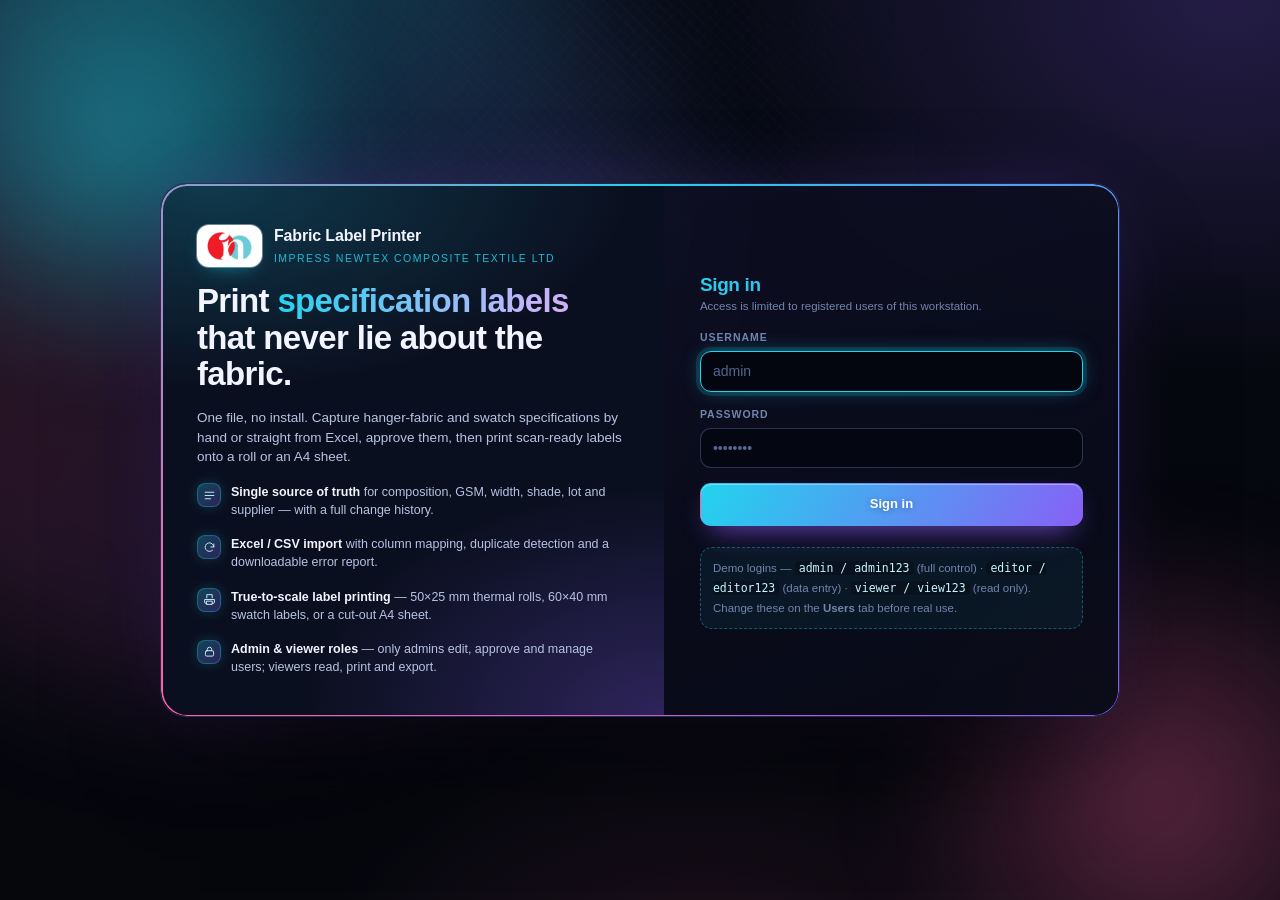
==== commit 0d9201b6: "Redesign Fabric Label Printer UI with a bolder visual system Restyle the single-file app: animated a" ====
--- a/index.html
+++ b/index.html
@@ -9,12 +9,17 @@
 <link rel="icon" href="data:image/svg+xml,%3Csvg xmlns='http://www.w3.org/2000/svg' viewBox='0 0 24 24'%3E%3Crect width='24' height='24' rx='5' fill='%2322d3ee'/%3E%3Cpath d='M5 7h14M5 12h14M5 17h9' stroke='%2304121a' stroke-width='2.2' stroke-linecap='round'/%3E%3C/svg%3E">
 <style>
 /* ===== Fabric Label Printer — styles ===== */
+@property --a{syntax:'<angle>';initial-value:0deg;inherits:false}
 :root{
-  --bg:#070b12; --bg2:#0c1320; --panel:linear-gradient(160deg,rgba(22,32,52,.92),rgba(13,20,34,.88));
-  --panel-solid:#111a2b; --line:rgba(120,160,220,.16); --line2:rgba(120,160,220,.28);
-  --ink:#eaf1ff; --ink2:#a9b8d4; --mut:#6f82a3;
-  --acc:#22d3ee; --acc2:#5b8cff; --ok:#34d399; --warn:#fbbf24; --bad:#fb7185; --mut2:#a78bfa;
-  --r:16px; --r-s:11px; --sh:0 18px 40px -22px rgba(0,0,0,.85);
+  --bg:#05070d; --bg2:#0a0f1c;
+  --panel:linear-gradient(160deg,rgba(28,26,62,.74),rgba(11,15,32,.82));
+  --panel-solid:#0f1428; --line:rgba(150,170,255,.14); --line2:rgba(150,170,255,.27);
+  --ink:#f2f5ff; --ink2:#b7c3e4; --mut:#7384ad;
+  --acc:#22d3ee; --acc2:#8b5cf6; --acc3:#ff5fa2;
+  --ok:#34d399; --warn:#fbbf24; --bad:#fb7185; --mut2:#c084fc;
+  --grad:linear-gradient(120deg,#22d3ee 0%,#8b5cf6 52%,#ff5fa2 100%);
+  --r:18px; --r-s:12px; --sh:0 26px 50px -30px rgba(0,0,0,.92);
+  --glow:0 12px 34px -14px rgba(34,211,238,.7);
   --f:-apple-system,BlinkMacSystemFont,"Segoe UI",Inter,Roboto,"Helvetica Neue",Arial,sans-serif;
   --mono:ui-monospace,SFMono-Regular,"SF Mono",Menlo,Consolas,monospace;
   color-scheme:dark;
@@ -22,18 +27,36 @@
 *{box-sizing:border-box;-webkit-tap-highlight-color:transparent}
 html,body{margin:0;padding:0}
 body{
-  font-family:var(--f); background:var(--bg); color:var(--ink); min-height:100vh;
+  font-family:var(--f); background:var(--bg); color:var(--ink); min-height:100vh; position:relative; overflow-x:hidden;
   background-image:
-    radial-gradient(1100px 620px at 12% -8%, rgba(34,211,238,.10), transparent 60%),
-    radial-gradient(900px 560px at 92% 4%, rgba(91,140,255,.12), transparent 62%),
-    linear-gradient(180deg,#070b12,#080d16 60%,#070a11);
+    radial-gradient(900px 600px at 8% -10%, rgba(34,211,238,.16), transparent 60%),
+    radial-gradient(820px 600px at 96% 0%, rgba(139,92,246,.22), transparent 62%),
+    radial-gradient(700px 520px at 55% 115%, rgba(255,95,162,.12), transparent 60%),
+    linear-gradient(180deg,#070a14,#05070d 70%);
   background-attachment:fixed; font-size:14px; line-height:1.45;
+}
+/* woven twill texture: a faint nod to the fabric */
+body::before{
+  content:"";position:fixed;inset:0;z-index:-2;pointer-events:none;opacity:.6;
+  background:
+    repeating-linear-gradient(45deg,rgba(255,255,255,.02) 0 2px,transparent 2px 9px),
+    repeating-linear-gradient(-45deg,rgba(255,255,255,.014) 0 2px,transparent 2px 9px);
+  -webkit-mask-image:radial-gradient(ellipse at 50% 0%,#000 0%,transparent 78%);
+          mask-image:radial-gradient(ellipse at 50% 0%,#000 0%,transparent 78%);
+}
+/* slow drifting aurora */
+body::after{
+  content:"";position:fixed;z-index:-1;pointer-events:none;width:70vw;height:70vw;max-width:980px;max-height:980px;
+  left:-18vw;top:-22vh;border-radius:50%;opacity:.5;filter:blur(70px);
+  background:conic-gradient(from 0deg,rgba(34,211,238,.35),rgba(139,92,246,.35),rgba(255,95,162,.28),rgba(34,211,238,.35));
+  animation:aurora 26s ease-in-out infinite alternate;
 }
 h1,h2,h3,h4{margin:0;font-weight:650;letter-spacing:-.02em}
 a{color:var(--acc)}
 button,input,select,textarea{font:inherit;color:inherit}
+::selection{background:rgba(139,92,246,.45)}
 ::-webkit-scrollbar{width:11px;height:11px}
-::-webkit-scrollbar-thumb{background:rgba(120,160,220,.24);border-radius:8px;border:3px solid transparent;background-clip:content-box}
+::-webkit-scrollbar-thumb{background:linear-gradient(180deg,rgba(34,211,238,.4),rgba(139,92,246,.4));border-radius:8px;border:3px solid transparent;background-clip:content-box}
 ::-webkit-scrollbar-track{background:transparent}
 .hide{display:none!important}
 .hid{display:none!important}
@@ -41,40 +64,62 @@
 .app{display:flex;min-height:100vh;flex-direction:column}
 header.top{
   position:sticky;top:0;z-index:40;display:flex;align-items:center;gap:14px;padding:10px 18px;
-  background:rgba(8,13,22,.82);backdrop-filter:blur(14px);border-bottom:1px solid var(--line);
+  background:rgba(7,10,20,.6);backdrop-filter:blur(18px) saturate(1.5);-webkit-backdrop-filter:blur(18px) saturate(1.5);
+}
+/* animated gradient hairline under the header */
+header.top::after{
+  content:"";position:absolute;left:0;right:0;bottom:-1px;height:1px;background:var(--grad);background-size:200% 100%;
+  opacity:.9;animation:flow 7s linear infinite;
 }
 .brand{display:flex;align-items:center;gap:11px;min-width:0}
-.logo{width:38px;height:38px;flex:0 0 38px;border-radius:11px;background:linear-gradient(135deg,var(--acc),var(--acc2));
-  display:grid;place-items:center;box-shadow:0 8px 22px -10px rgba(34,211,238,.8)}
+.logo{width:38px;height:38px;flex:0 0 38px;border-radius:12px;background:var(--grad);background-size:200% 200%;
+  display:grid;place-items:center;box-shadow:0 10px 26px -8px rgba(139,92,246,.95),inset 0 1px 0 rgba(255,255,255,.35);animation:flow 9s linear infinite}
 .logo svg{width:22px;height:22px}
-.brand b{font-size:15px;display:block;white-space:nowrap;overflow:hidden;text-overflow:ellipsis;max-width:44vw}
-.brandlogo{height:34px;width:auto;flex:0 0 auto;background:#fff;border-radius:9px;padding:3px 5px;box-shadow:0 6px 16px -10px #000}
-.brandlogo.lg{height:42px;border-radius:11px}
-.brand span{font-size:11px;color:var(--mut);letter-spacing:.10em;text-transform:uppercase}
+.brand b{font-size:15px;display:block;white-space:nowrap;overflow:hidden;text-overflow:ellipsis;max-width:44vw;letter-spacing:-.01em}
+.brandlogo{height:34px;width:auto;flex:0 0 auto;background:#fff;border-radius:10px;padding:3px 5px;box-shadow:0 8px 20px -10px rgba(34,211,238,.6),0 0 0 1px rgba(255,255,255,.4)}
+.brandlogo.lg{height:42px;border-radius:12px}
+.brand span{font-size:10.5px;color:var(--acc);opacity:.85;letter-spacing:.14em;text-transform:uppercase}
 .top-spacer{flex:1}
-.who{display:flex;align-items:center;gap:9px;background:rgba(255,255,255,.04);border:1px solid var(--line);padding:5px 11px 5px 6px;border-radius:999px}
-.av{width:26px;height:26px;border-radius:50%;display:grid;place-items:center;font-size:11px;font-weight:700;color:#04121a;
-  background:linear-gradient(135deg,var(--acc),#7dd3fc)}
-.av.v{background:linear-gradient(135deg,#94a3b8,#cbd5e1)}
-.av.e{background:linear-gradient(135deg,#fbbf24,#f59e0b)}
+.who{display:flex;align-items:center;gap:9px;background:rgba(255,255,255,.05);border:1px solid var(--line2);padding:5px 11px 5px 6px;border-radius:999px;box-shadow:inset 0 1px 0 rgba(255,255,255,.06)}
+.av{width:28px;height:28px;border-radius:50%;display:grid;place-items:center;font-size:11.5px;font-weight:750;color:#04121a;
+  background:var(--grad);background-size:200% 200%;box-shadow:0 0 0 2px rgba(7,10,20,.9),0 0 0 3.5px rgba(34,211,238,.55);animation:flow 8s linear infinite}
+.av.v{background:linear-gradient(135deg,#94a3b8,#e2e8f0);box-shadow:0 0 0 2px rgba(7,10,20,.9),0 0 0 3.5px rgba(148,163,184,.5);animation:none}
+.av.e{background:linear-gradient(135deg,#fbbf24,#ff5fa2);box-shadow:0 0 0 2px rgba(7,10,20,.9),0 0 0 3.5px rgba(251,191,36,.5);animation:none}
 .who small{color:var(--mut);font-size:11px;display:block;line-height:1.1}
 .who b{font-size:12.5px}
-.tabs{display:flex;gap:2px;overflow-x:auto;padding:0 12px;background:rgba(8,13,22,.55);border-bottom:1px solid var(--line);position:sticky;top:59px;z-index:35;backdrop-filter:blur(12px)}
-.tab{display:flex;align-items:center;gap:7px;padding:11px 14px;font-size:13px;color:var(--ink2);border:0;background:none;cursor:pointer;
-  border-bottom:2px solid transparent;white-space:nowrap}
-.tab:hover{color:var(--ink);background:rgba(255,255,255,.03)}
-.tab.on{color:var(--ink);border-bottom-color:var(--acc);background:linear-gradient(180deg,transparent,rgba(34,211,238,.09))}
-.tab .ic{font-size:14px;opacity:.9}
-.tab .cnt{background:rgba(120,160,220,.18);border-radius:999px;padding:0 6px;font-size:10.5px;color:var(--ink2)}
-main{padding:20px 18px 70px;max-width:1560px;margin:0 auto;width:100%}
+.tabs{display:flex;gap:4px;overflow-x:auto;padding:8px 14px;background:rgba(7,10,20,.42);border-bottom:1px solid var(--line);position:sticky;top:59px;z-index:35;backdrop-filter:blur(16px);-webkit-backdrop-filter:blur(16px);scrollbar-width:none}
+.tabs::-webkit-scrollbar{display:none}
+.tab{display:flex;align-items:center;gap:7px;padding:8px 13px;font-size:13px;color:var(--ink2);border:1px solid transparent;background:none;cursor:pointer;
+  border-radius:11px;white-space:nowrap;transition:color .2s,background .25s,box-shadow .25s,border-color .2s}
+.tab:hover{color:var(--ink);background:rgba(255,255,255,.06);border-color:var(--line)}
+.tab.on{color:#fff;font-weight:620;background:var(--grad);background-size:200% 200%;border-color:transparent;text-shadow:0 1px 8px rgba(0,0,0,.35);
+  box-shadow:0 12px 26px -14px rgba(139,92,246,.95),inset 0 1px 0 rgba(255,255,255,.3);animation:flow 8s linear infinite}
+.tab .ic{font-size:14px;opacity:.9;display:inline-flex}
+.tab .cnt{background:rgba(255,255,255,.12);border-radius:999px;padding:0 7px;font-size:10.5px;color:inherit;font-weight:650}
+.tab.on .cnt{background:rgba(0,0,0,.22)}
+main{padding:22px 18px 70px;max-width:1560px;margin:0 auto;width:100%}
 .view{display:none}
-.view.on{display:block;animation:fade .28s ease both}
-@keyframes fade{from{opacity:0;transform:translateY(7px)}to{opacity:1;transform:none}}
+.view.on{display:block;animation:rise .42s cubic-bezier(.2,.8,.2,1) both}
+@keyframes rise{from{opacity:0;transform:translateY(12px) scale(.995)}to{opacity:1;transform:none}}
+@keyframes flow{from{background-position:0% 50%}to{background-position:200% 50%}}
+@keyframes aurora{from{transform:translate(0,0) rotate(0deg)}to{transform:translate(9vw,7vh) rotate(60deg)}}
+@keyframes shine{0%{transform:translateX(-100%)}60%,100%{transform:translateX(100%)}}
+@keyframes pulse{0%,100%{box-shadow:0 0 0 4px rgba(34,211,238,.14)}50%{box-shadow:0 0 0 7px rgba(34,211,238,.04)}}
+@keyframes fadeIn{from{opacity:0}to{opacity:1}}
+@keyframes pop{from{opacity:0;transform:translateY(14px) scale(.96)}to{opacity:1;transform:none}}
 /* ---------- generic ---------- */
-.card{background:var(--panel);border:1px solid var(--line);border-radius:var(--r);box-shadow:var(--sh);padding:16px 17px}
-.card+.card{margin-top:15px}
-.card h3{font-size:14px;display:flex;align-items:center;gap:9px;margin-bottom:3px}
-.card h3 .dot{width:7px;height:7px;border-radius:50%;background:var(--acc);box-shadow:0 0 0 4px rgba(34,211,238,.14)}
+.card{position:relative;background:var(--panel);border:1px solid var(--line);border-radius:var(--r);box-shadow:var(--sh);padding:18px 19px;
+  backdrop-filter:blur(12px);-webkit-backdrop-filter:blur(12px)}
+/* gradient rim on every card */
+.card::before{
+  content:"";position:absolute;inset:0;border-radius:inherit;padding:1px;pointer-events:none;opacity:.85;
+  background:linear-gradient(135deg,rgba(34,211,238,.55),rgba(139,92,246,.12) 38%,rgba(255,255,255,.02) 60%,rgba(255,95,162,.38));
+  -webkit-mask:linear-gradient(#000 0 0) content-box,linear-gradient(#000 0 0);-webkit-mask-composite:xor;
+          mask-composite:exclude;
+}
+.card+.card{margin-top:16px}
+.card h3{font-size:14.5px;display:flex;align-items:center;gap:9px;margin-bottom:3px}
+.card h3 .dot{width:8px;height:8px;border-radius:50%;background:var(--acc);box-shadow:0 0 0 4px rgba(34,211,238,.14);animation:pulse 2.6s ease-in-out infinite}
 .card .sub{color:var(--mut);font-size:12px;margin-bottom:14px}
 .row{display:flex;gap:12px;flex-wrap:wrap;align-items:center}
 .grid{display:grid;gap:14px}
@@ -86,140 +131,178 @@
 @media(max-width:1100px){.g2,.g3,.g4,.g23,.g32{grid-template-columns:1fr}}
 .pad-l{padding-left:0}
 button.btn{
-  display:inline-flex;align-items:center;gap:7px;border:1px solid var(--line2);background:rgba(255,255,255,.045);
-  padding:8px 13px;border-radius:10px;cursor:pointer;font-size:13px;transition:.15s;white-space:nowrap
-}
-button.btn:hover{background:rgba(255,255,255,.09);border-color:var(--acc);transform:translateY(-1px)}
-button.btn:active{transform:translateY(0)}
-button.btn:disabled{opacity:.4;cursor:not-allowed;transform:none}
-button.btn.pri{background:linear-gradient(135deg,var(--acc),var(--acc2));border-color:transparent;color:#04121a;font-weight:650}
-button.btn.pri:hover{filter:brightness(1.08)}
-button.btn.ok{border-color:rgba(52,211,153,.5);color:#8ff0cd;background:rgba(52,211,153,.12)}
-button.btn.bad{border-color:rgba(251,113,133,.5);color:#ffc0cb;background:rgba(251,113,133,.12)}
-button.btn.sm{padding:5px 9px;font-size:12px;border-radius:8px}
-button.btn.gs{background:none;border-color:transparent;color:var(--ink2)}
-button.btn.gs:hover{color:var(--ink);background:rgba(255,255,255,.06)}
+  position:relative;overflow:hidden;display:inline-flex;align-items:center;gap:7px;border:1px solid var(--line2);background:rgba(255,255,255,.05);
+  padding:8px 14px;border-radius:11px;cursor:pointer;font-size:13px;white-space:nowrap;
+  transition:transform .15s,background .2s,border-color .2s,box-shadow .25s,filter .2s;box-shadow:inset 0 1px 0 rgba(255,255,255,.05)
+}
+/* light sweep on hover */
+button.btn::after{content:"";position:absolute;top:0;bottom:0;left:-80%;width:50%;pointer-events:none;
+  background:linear-gradient(100deg,transparent,rgba(255,255,255,.26),transparent);transform:skewX(-18deg);transition:left .7s ease}
+button.btn:hover::after{left:130%}
+button.btn:hover{background:rgba(255,255,255,.1);border-color:rgba(34,211,238,.65);transform:translateY(-2px);box-shadow:var(--glow)}
+button.btn:active{transform:translateY(0) scale(.98)}
+button.btn:disabled{opacity:.4;cursor:not-allowed;transform:none;box-shadow:none}
+button.btn:disabled::after{display:none}
+button.btn.pri{background:var(--grad);background-size:200% 200%;border-color:transparent;color:#fff;font-weight:650;text-shadow:0 1px 6px rgba(0,0,0,.3);
+  box-shadow:0 12px 28px -12px rgba(139,92,246,.95),inset 0 1px 0 rgba(255,255,255,.35)}
+button.btn.pri:hover{background-position:100% 50%;filter:brightness(1.08) saturate(1.1);box-shadow:0 16px 36px -12px rgba(255,95,162,.8),inset 0 1px 0 rgba(255,255,255,.4)}
+button.btn.ok{border-color:rgba(52,211,153,.55);color:#9ff5d3;background:rgba(52,211,153,.14)}
+button.btn.bad{border-color:rgba(251,113,133,.55);color:#ffc7d1;background:rgba(251,113,133,.14)}
+button.btn.sm{padding:5px 10px;font-size:12px;border-radius:9px}
+button.btn.gs{background:none;border-color:transparent;color:var(--ink2);box-shadow:none}
+button.btn.gs:hover{color:var(--ink);background:rgba(255,255,255,.07);box-shadow:none;border-color:transparent}
 label.f{display:block}
-label.f>span{display:block;font-size:11px;letter-spacing:.06em;text-transform:uppercase;color:var(--mut);margin-bottom:5px}
+label.f>span{display:block;font-size:10.5px;letter-spacing:.09em;text-transform:uppercase;color:var(--mut);margin-bottom:6px;font-weight:600}
 label.f>span i{color:var(--bad);font-style:normal}
 input[type=text],input[type=password],input[type=number],input[type=date],input[type=search],select,textarea{
-  width:100%;background:rgba(4,9,17,.7);border:1px solid var(--line2);border-radius:10px;padding:9px 11px;outline:none;transition:.15s
-}
-input:focus,select:focus,textarea:focus{border-color:var(--acc);box-shadow:0 0 0 3px rgba(34,211,238,.13);background:rgba(4,9,17,.9)}
-input::placeholder,textarea::placeholder{color:#54648a}
-select{appearance:none;background-image:linear-gradient(45deg,transparent 50%,var(--ink2) 50%),linear-gradient(135deg,var(--ink2) 50%,transparent 50%);
+  width:100%;background:rgba(3,6,14,.72);border:1px solid var(--line2);border-radius:11px;padding:9px 12px;outline:none;transition:border-color .2s,box-shadow .2s,background .2s
+}
+input:focus,select:focus,textarea:focus{border-color:var(--acc);box-shadow:0 0 0 4px rgba(34,211,238,.14),0 0 22px -6px rgba(34,211,238,.6);background:rgba(3,6,14,.95)}
+input::placeholder,textarea::placeholder{color:#55668f}
+select{appearance:none;background-image:linear-gradient(45deg,transparent 50%,var(--acc) 50%),linear-gradient(135deg,var(--acc) 50%,transparent 50%);
   background-position:calc(100% - 17px) 50%,calc(100% - 12px) 50%;background-size:5px 5px;background-repeat:no-repeat;padding-right:30px}
-.chip{display:inline-flex;align-items:center;gap:6px;padding:3px 10px;border-radius:999px;font-size:11.5px;border:1px solid var(--line2);background:rgba(255,255,255,.04)}
-.badge{padding:2.5px 9px;border-radius:999px;font-size:11px;font-weight:650;border:1px solid transparent;white-space:nowrap}
-.b-approved{background:rgba(52,211,153,.16);color:#7ff0c4;border-color:rgba(52,211,153,.42)}
-.b-draft{background:rgba(148,163,184,.15);color:#c9d6ec;border-color:rgba(148,163,184,.35)}
-.b-submitted{background:rgba(34,211,238,.15);color:#8fe9f7;border-color:rgba(34,211,238,.4)}
-.b-rejected{background:rgba(251,113,133,.16);color:#ffc3cd;border-color:rgba(251,113,133,.42)}
-.b-hold{background:rgba(251,191,36,.16);color:#ffe08a;border-color:rgba(251,191,36,.42)}
+.chip{display:inline-flex;align-items:center;gap:6px;padding:3px 10px;border-radius:999px;font-size:11.5px;border:1px solid var(--line2);background:rgba(255,255,255,.05)}
+.badge{padding:2.5px 10px 2.5px 8px;border-radius:999px;font-size:11px;font-weight:650;border:1px solid transparent;white-space:nowrap;display:inline-flex;align-items:center}
+.badge::before{content:"";width:6px;height:6px;border-radius:50%;background:currentColor;margin-right:6px;box-shadow:0 0 8px currentColor}
+.b-approved{background:rgba(52,211,153,.16);color:#7ff0c4;border-color:rgba(52,211,153,.45);box-shadow:0 0 18px -8px rgba(52,211,153,.9)}
+.b-draft{background:rgba(148,163,184,.15);color:#d2dcf0;border-color:rgba(148,163,184,.35)}
+.b-submitted{background:rgba(34,211,238,.15);color:#8fe9f7;border-color:rgba(34,211,238,.45);box-shadow:0 0 18px -8px rgba(34,211,238,.9)}
+.b-rejected{background:rgba(251,113,133,.16);color:#ffc3cd;border-color:rgba(251,113,133,.45);box-shadow:0 0 18px -8px rgba(251,113,133,.9)}
+.b-hold{background:rgba(251,191,36,.16);color:#ffe08a;border-color:rgba(251,191,36,.45);box-shadow:0 0 18px -8px rgba(251,191,36,.9)}
 .mut{color:var(--mut)}
 .mono{font-family:var(--mono)}
 .tiny{font-size:11.5px}
 .right{text-align:right}
 hr.sep{border:0;border-top:1px solid var(--line);margin:15px 0}
 /* ---------- login ---------- */
-.login-wrap{min-height:100vh;display:grid;place-items:center;padding:24px}
-.login{width:100%;max-width:940px;display:grid;grid-template-columns:1.05fr .95fr;border-radius:22px;overflow:hidden;
-  border:1px solid var(--line);background:var(--panel);box-shadow:0 40px 90px -40px rgba(0,0,0,.95)}
+.login-wrap{position:relative;min-height:100vh;display:grid;place-items:center;padding:24px;isolation:isolate;overflow:hidden}
+.login-wrap::before,.login-wrap::after{content:"";position:absolute;z-index:-1;border-radius:50%;pointer-events:none;filter:blur(40px)}
+.login-wrap::before{width:520px;height:520px;left:-140px;top:-120px;background:radial-gradient(circle,rgba(34,211,238,.42),transparent 65%);animation:float 16s ease-in-out infinite alternate}
+.login-wrap::after{width:600px;height:600px;right:-180px;bottom:-200px;background:radial-gradient(circle,rgba(255,95,162,.34),transparent 65%);animation:float 19s ease-in-out infinite alternate-reverse}
+@keyframes float{from{transform:translate(0,0) scale(1)}to{transform:translate(60px,40px) scale(1.12)}}
+@keyframes shimmerText{from{background-position:0% 50%}to{background-position:200% 50%}}
+.login{position:relative;width:100%;max-width:960px;display:grid;grid-template-columns:1.05fr .95fr;border-radius:26px;overflow:hidden;
+  border:1px solid var(--line);background:var(--panel);box-shadow:0 50px 110px -40px rgba(0,0,0,.98),0 0 80px -30px rgba(139,92,246,.45);
+  backdrop-filter:blur(16px);-webkit-backdrop-filter:blur(16px)}
+/* spinning conic rim around the whole login card */
+.login::before{
+  content:"";position:absolute;inset:0;border-radius:inherit;padding:1.5px;pointer-events:none;z-index:3;
+  background:conic-gradient(from var(--a),#22d3ee,#8b5cf6,#ff5fa2,#22d3ee);
+  -webkit-mask:linear-gradient(#000 0 0) content-box,linear-gradient(#000 0 0);-webkit-mask-composite:xor;mask-composite:exclude;
+  animation:spin 7s linear infinite;
+}
+@keyframes spin{to{--a:360deg}}
 @media(max-width:820px){.login{grid-template-columns:1fr}}
-.login-hero{padding:38px 34px;background:
-  radial-gradient(700px 340px at 10% 0%,rgba(34,211,238,.20),transparent 60%),
-  radial-gradient(600px 380px at 100% 100%,rgba(91,140,255,.22),transparent 60%),#0b1220;display:flex;flex-direction:column;gap:16px}
-.login-hero h1{font-size:31px;line-height:1.12}
-.login-hero h1 em{font-style:normal;background:linear-gradient(120deg,var(--acc),#a5f3fc 45%,var(--acc2));-webkit-background-clip:text;background-clip:text;color:transparent}
+.login-hero{position:relative;padding:40px 36px;background:
+  radial-gradient(700px 340px at 10% 0%,rgba(34,211,238,.22),transparent 60%),
+  radial-gradient(600px 380px at 100% 100%,rgba(139,92,246,.28),transparent 60%),#0a0f1f;display:flex;flex-direction:column;gap:16px}
+.login-hero h1{font-size:33px;line-height:1.1}
+.login-hero h1 em{font-style:normal;background:linear-gradient(100deg,#22d3ee,#c4b5fd 35%,#ff8fc0 65%,#22d3ee);background-size:250% auto;-webkit-background-clip:text;background-clip:text;color:transparent;animation:shimmerText 6s linear infinite}
 .login-hero p{color:var(--ink2);margin:0;font-size:13.5px}
-.feat{display:flex;gap:9px;align-items:flex-start;font-size:12.5px;color:var(--ink2)}
+.feat{display:flex;gap:10px;align-items:flex-start;font-size:12.5px;color:var(--ink2)}
 .feat b{color:var(--ink)}
-.feat .k{width:22px;height:22px;flex:0 0 22px;border-radius:7px;background:rgba(34,211,238,.14);display:grid;place-items:center;font-size:12px}
-.login-form{padding:34px;display:flex;flex-direction:column;gap:14px;justify-content:center}
-.cred-hint{margin-top:6px;font-size:11.5px;color:var(--mut);background:rgba(34,211,238,.07);border:1px dashed var(--line2);padding:9px 11px;border-radius:10px;line-height:1.7}
-.cred-hint code{font-family:var(--mono);color:#bde9f4}
+.feat .k{width:24px;height:24px;flex:0 0 24px;border-radius:8px;background:linear-gradient(135deg,rgba(34,211,238,.28),rgba(139,92,246,.28));
+  border:1px solid rgba(34,211,238,.3);color:#c6f6ff;display:grid;place-items:center;font-size:12px;box-shadow:0 0 16px -6px rgba(34,211,238,.8)}
+.login-form{position:relative;padding:40px 36px;display:flex;flex-direction:column;gap:15px;justify-content:center;background:rgba(5,8,16,.45)}
+.login-form h2{background:var(--grad);-webkit-background-clip:text;background-clip:text;color:transparent;background-size:200% auto;animation:shimmerText 8s linear infinite}
+.cred-hint{margin-top:6px;font-size:11.5px;color:var(--mut);background:rgba(34,211,238,.06);border:1px dashed rgba(34,211,238,.35);padding:10px 12px;border-radius:12px;line-height:1.75}
+.cred-hint code{font-family:var(--mono);color:#c6f6ff;background:rgba(0,0,0,.25);padding:0 4px;border-radius:5px}
 /* ---------- KPI ---------- */
 .kpis{display:grid;gap:13px;grid-template-columns:repeat(auto-fit,minmax(178px,1fr))}
-.kpi{position:relative;overflow:hidden;background:var(--panel);border:1px solid var(--line);border-radius:15px;padding:14px 15px;cursor:default;transition:.18s}
+.kpi{--kc:var(--acc);position:relative;overflow:hidden;background:var(--panel);border:1px solid var(--line);border-radius:16px;padding:15px 16px;cursor:default;
+  transition:transform .28s cubic-bezier(.2,.8,.2,1),box-shadow .28s,border-color .28s;box-shadow:var(--sh)}
+/* colour bloom in the corner, brightens on hover */
+.kpi::before{content:"";position:absolute;right:-34px;top:-34px;width:120px;height:120px;border-radius:50%;
+  background:radial-gradient(circle,var(--kc) 0%,transparent 68%);opacity:.22;transition:opacity .35s,transform .5s;pointer-events:none}
 .kpi.cx{cursor:pointer}
-.kpi.cx:hover{transform:translateY(-3px);border-color:var(--acc);box-shadow:0 20px 38px -24px rgba(34,211,238,.7)}
-.kpi::after{content:"";position:absolute;inset:0 auto auto 0;height:3px;width:100%;background:var(--acc);opacity:.85}
-.kpi.k-ok::after{background:var(--ok)} .kpi.k-bad::after{background:var(--bad)}
-.kpi.k-warn::after{background:var(--warn)} .kpi.k-mut::after{background:var(--mut2)}
-.kpi .lbl{font-size:11px;text-transform:uppercase;letter-spacing:.09em;color:var(--mut);display:flex;align-items:center;gap:6px}
-.kpi .val{font-size:32px;font-weight:700;letter-spacing:-.03em;margin:3px 0 1px;font-variant-numeric:tabular-nums}
+.kpi.cx:hover{transform:translateY(-4px);border-color:var(--kc);box-shadow:0 22px 44px -22px var(--kc)}
+.kpi.cx:hover::before{opacity:.5;transform:scale(1.25)}
+.kpi::after{content:"";position:absolute;inset:0 auto auto 0;height:3px;width:100%;background:var(--kc);opacity:.95;box-shadow:0 0 16px 1px var(--kc)}
+.kpi.k-ok{--kc:var(--ok)} .kpi.k-bad{--kc:var(--bad)}
+.kpi.k-warn{--kc:var(--warn)} .kpi.k-mut{--kc:var(--mut2)}
+.kpi .lbl{font-size:10.5px;text-transform:uppercase;letter-spacing:.1em;color:var(--mut);display:flex;align-items:center;gap:6px;font-weight:600}
+.kpi .val{font-size:34px;font-weight:750;letter-spacing:-.03em;margin:4px 0 2px;font-variant-numeric:tabular-nums;
+  background:linear-gradient(180deg,#ffffff 0%,var(--kc) 130%);-webkit-background-clip:text;background-clip:text;color:transparent}
 .kpi .foot{font-size:11.5px;color:var(--mut);display:flex;align-items:center;gap:5px}
-.kpi .spark{position:absolute;right:12px;top:12px;opacity:.5;font-size:16px}
-.bar{height:7px;border-radius:99px;background:rgba(255,255,255,.07);overflow:hidden;margin-top:9px}
-.bar>i{display:block;height:100%;border-radius:99px;background:linear-gradient(90deg,var(--acc),var(--acc2));width:0;transition:width .9s cubic-bezier(.2,.8,.2,1)}
+.kpi .spark{position:absolute;right:12px;top:12px;opacity:.55;font-size:16px}
+.bar{height:7px;border-radius:99px;background:rgba(255,255,255,.07);overflow:hidden;margin-top:10px;box-shadow:inset 0 1px 2px rgba(0,0,0,.4)}
+.bar>i{display:block;height:100%;border-radius:99px;background:var(--grad);background-size:200% 100%;width:0;box-shadow:0 0 12px rgba(34,211,238,.6);transition:width .9s cubic-bezier(.2,.8,.2,1)}
 /* ---------- charts ---------- */
 .donut{display:flex;gap:20px;align-items:center;flex-wrap:wrap}
 .donut .ring{position:relative;width:172px;height:172px;flex:0 0 172px}
-.donut .ring svg{transform:rotate(-90deg)}
+.donut .ring svg{transform:rotate(-90deg);filter:drop-shadow(0 0 18px rgba(139,92,246,.35))}
 .donut .ring .mid{position:absolute;inset:0;display:grid;place-items:center;text-align:center}
-.donut .ring .mid b{font-size:27px;display:block;line-height:1}
-.donut .ring .mid span{font-size:10.5px;color:var(--mut);text-transform:uppercase;letter-spacing:.09em}
-.legend{flex:1;min-width:190px;display:flex;flex-direction:column;gap:7px}
-.lg{display:flex;align-items:center;gap:9px;font-size:12.5px;cursor:pointer;padding:5px 8px;border-radius:9px;border:1px solid transparent}
-.lg:hover{background:rgba(255,255,255,.045);border-color:var(--line)}
-.lg .sw{width:10px;height:10px;border-radius:3px;flex:0 0 10px}
+.donut .ring .mid b{font-size:28px;display:block;line-height:1;text-shadow:0 0 22px rgba(34,211,238,.5)}
+.donut .ring .mid span{font-size:10px;color:var(--mut);text-transform:uppercase;letter-spacing:.1em}
+.legend{flex:1;min-width:190px;display:flex;flex-direction:column;gap:6px}
+.lg{display:flex;align-items:center;gap:9px;font-size:12.5px;cursor:pointer;padding:6px 9px;border-radius:10px;border:1px solid transparent;transition:background .2s,border-color .2s,transform .2s}
+.lg:hover{background:rgba(255,255,255,.05);border-color:var(--line);transform:translateX(3px)}
+.lg .sw{width:10px;height:10px;border-radius:4px;flex:0 0 10px}
 .lg .nm{flex:1;color:var(--ink2)}
 .lg b{font-variant-numeric:tabular-nums}
 .hbars{display:flex;flex-direction:column;gap:9px}
-.hb{display:grid;grid-template-columns:112px 1fr 46px;gap:10px;align-items:center;font-size:12px;cursor:pointer;padding:2px 4px;border-radius:8px}
-.hb:hover{background:rgba(255,255,255,.045)}
+.hb{display:grid;grid-template-columns:112px 1fr 46px;gap:10px;align-items:center;font-size:12px;cursor:pointer;padding:3px 5px;border-radius:9px;transition:background .2s}
+.hb:hover{background:rgba(255,255,255,.05)}
 .hb .nm{color:var(--ink2);white-space:nowrap;overflow:hidden;text-overflow:ellipsis}
-.hb .tr{height:9px;border-radius:99px;background:rgba(255,255,255,.06);overflow:hidden}
-.hb .tr>i{display:block;height:100%;border-radius:99px;width:0;transition:width .9s cubic-bezier(.2,.8,.2,1)}
+.hb .tr{height:10px;border-radius:99px;background:rgba(255,255,255,.06);overflow:hidden;box-shadow:inset 0 1px 2px rgba(0,0,0,.35)}
+.hb .tr>i{display:block;position:relative;overflow:hidden;height:100%;border-radius:99px;width:0;transition:width .9s cubic-bezier(.2,.8,.2,1)}
+.hb .tr>i::after{content:"";position:absolute;inset:0;background:linear-gradient(90deg,transparent,rgba(255,255,255,.42),transparent);transform:translateX(-100%);animation:shine 3.2s ease-in-out infinite}
 .hb b{text-align:right;font-variant-numeric:tabular-nums}
 /* ---------- table ---------- */
-.tbl-wrap{border:1px solid var(--line);border-radius:var(--r);overflow:auto;max-height:64vh;background:rgba(6,11,19,.55)}
+.tbl-wrap{border:1px solid var(--line);border-radius:var(--r);overflow:auto;max-height:64vh;background:rgba(4,7,14,.6)}
 table.tbl{width:100%;border-collapse:separate;border-spacing:0;font-size:12.8px}
-table.tbl th{position:sticky;top:0;z-index:2;background:#0e1727;text-align:left;font-size:11px;text-transform:uppercase;letter-spacing:.07em;
-  color:var(--mut);padding:10px 10px;border-bottom:1px solid var(--line2);white-space:nowrap;cursor:pointer;user-select:none}
-table.tbl th:hover{color:var(--ink)}
-table.tbl td{padding:9px 10px;border-bottom:1px solid rgba(120,160,220,.09);vertical-align:middle}
-table.tbl tbody tr:hover{background:rgba(34,211,238,.055)}
-table.tbl tbody tr.sel{background:rgba(34,211,238,.10)}
+table.tbl th{position:sticky;top:0;z-index:2;background:rgba(14,19,38,.94);backdrop-filter:blur(8px);-webkit-backdrop-filter:blur(8px);text-align:left;font-size:10.5px;text-transform:uppercase;letter-spacing:.08em;
+  color:var(--mut);padding:11px 10px;border-bottom:1px solid var(--line2);white-space:nowrap;cursor:pointer;user-select:none;font-weight:650}
+table.tbl th:hover{color:var(--acc)}
+table.tbl td{padding:9px 10px;border-bottom:1px solid rgba(150,170,255,.08);vertical-align:middle;transition:background .15s}
+table.tbl tbody tr{transition:background .2s}
+table.tbl tbody tr:hover{background:linear-gradient(90deg,rgba(34,211,238,.12),rgba(139,92,246,.05) 55%,transparent)}
+table.tbl tbody tr:hover td:first-child{box-shadow:inset 3px 0 0 var(--acc)}
+table.tbl tbody tr.sel{background:linear-gradient(90deg,rgba(34,211,238,.16),rgba(139,92,246,.08) 60%,transparent)}
+table.tbl tbody tr.sel td:first-child{box-shadow:inset 3px 0 0 var(--acc2)}
 table.tbl td.act{text-align:right;white-space:nowrap}
-table.tbl .ref{font-family:var(--mono);font-size:11.8px;color:#9fe8f7}
+table.tbl .ref{font-family:var(--mono);font-size:11.8px;color:#a5f3fc;text-shadow:0 0 12px rgba(34,211,238,.35)}
 .tbl-empty{padding:46px 20px;text-align:center;color:var(--mut)}
 .tbl-empty b{display:block;color:var(--ink2);margin-bottom:5px;font-size:14px}
 input[type=checkbox]{width:15px;height:15px;accent-color:var(--acc);cursor:pointer}
-.toolbar{display:flex;gap:9px;flex-wrap:wrap;align-items:center;margin-bottom:13px}
+.toolbar{display:flex;gap:9px;flex-wrap:wrap;align-items:center;margin-bottom:14px}
 .toolbar .grow{flex:1;min-width:190px}
-.toolbar input[type=search]{padding-left:32px;background-image:url("data:image/svg+xml,%3Csvg xmlns='http://www.w3.org/2000/svg' viewBox='0 0 24 24' fill='none' stroke='%236f82a3' stroke-width='2'%3E%3Ccircle cx='11' cy='11' r='7'/%3E%3Cpath d='M20 20l-3.5-3.5'/%3E%3C/svg%3E");
-  background-repeat:no-repeat;background-position:9px 50%;background-size:15px}
-.bulk{display:flex;gap:9px;align-items:center;flex-wrap:wrap;background:rgba(34,211,238,.09);border:1px solid rgba(34,211,238,.3);
-  border-radius:12px;padding:9px 12px;margin-bottom:12px}
+.toolbar input[type=search]{padding-left:34px;background-image:url("data:image/svg+xml,%3Csvg xmlns='http://www.w3.org/2000/svg' viewBox='0 0 24 24' fill='none' stroke='%2322d3ee' stroke-width='2'%3E%3Ccircle cx='11' cy='11' r='7'/%3E%3Cpath d='M20 20l-3.5-3.5'/%3E%3C/svg%3E");
+  background-repeat:no-repeat;background-position:10px 50%;background-size:15px}
+.bulk{display:flex;gap:9px;align-items:center;flex-wrap:wrap;background:linear-gradient(90deg,rgba(34,211,238,.14),rgba(139,92,246,.12));border:1px solid rgba(34,211,238,.4);
+  border-radius:14px;padding:10px 13px;margin-bottom:13px;box-shadow:0 0 30px -12px rgba(34,211,238,.6)}
 /* ---------- form ---------- */
-.fsect{border:1px solid var(--line);border-radius:14px;padding:14px 15px;background:rgba(9,15,26,.5)}
+.fsect{border:1px solid var(--line);border-radius:16px;padding:15px 16px;background:linear-gradient(160deg,rgba(20,24,48,.6),rgba(8,11,24,.5))}
 .fsect+.fsect{margin-top:13px}
-.fsect h4{font-size:12px;text-transform:uppercase;letter-spacing:.09em;color:var(--acc);margin-bottom:11px;display:flex;align-items:center;gap:8px}
-.fgrid{display:grid;gap:11px;grid-template-columns:repeat(auto-fit,minmax(190px,1fr))}
+.fsect h4{font-size:11.5px;text-transform:uppercase;letter-spacing:.1em;color:var(--acc);margin-bottom:12px;display:flex;align-items:center;gap:8px;font-weight:700}
+.fgrid{display:grid;gap:12px;grid-template-columns:repeat(auto-fit,minmax(190px,1fr))}
 .fgrid .full{grid-column:1/-1}
-.warnbox{font-size:12px;color:#ffe08a;background:rgba(251,191,36,.10);border:1px solid rgba(251,191,36,.34);border-radius:10px;padding:8px 11px;margin-top:9px}
+.warnbox{font-size:12px;color:#ffe08a;background:rgba(251,191,36,.12);border:1px solid rgba(251,191,36,.38);border-radius:12px;padding:9px 12px;margin-top:9px}
 /* ---------- label studio ---------- */
-.studio{display:grid;grid-template-columns:330px 1fr;gap:15px}
+.studio{display:grid;grid-template-columns:330px 1fr;gap:16px}
 @media(max-width:1150px){.studio{grid-template-columns:1fr}}
 .presets{display:flex;flex-wrap:wrap;gap:6px}
-.preset{border:1px solid var(--line2);background:rgba(255,255,255,.04);border-radius:9px;padding:6px 9px;font-size:11.5px;cursor:pointer}
-.preset.on{border-color:var(--acc);background:rgba(34,211,238,.14);color:#bff0fa}
-.fieldlist{display:flex;flex-direction:column;gap:5px;max-height:290px;overflow:auto;padding-right:3px}
-.frow{display:flex;align-items:center;gap:8px;font-size:12.5px;background:rgba(255,255,255,.03);border:1px solid var(--line);border-radius:9px;padding:6px 9px}
-.frow.on{border-color:rgba(34,211,238,.42);background:rgba(34,211,238,.09)}
+.preset{border:1px solid var(--line2);background:rgba(255,255,255,.05);border-radius:10px;padding:6px 10px;font-size:11.5px;cursor:pointer;transition:all .2s}
+.preset:hover{border-color:var(--acc);transform:translateY(-1px)}
+.preset.on{border-color:transparent;background:var(--grad);color:#fff;font-weight:600;box-shadow:0 8px 20px -10px rgba(139,92,246,.9)}
+.fieldlist{display:flex;flex-direction:column;gap:6px;max-height:290px;overflow:auto;padding-right:3px}
+.frow{display:flex;align-items:center;gap:8px;font-size:12.5px;background:rgba(255,255,255,.035);border:1px solid var(--line);border-radius:11px;padding:7px 10px;transition:border-color .2s,background .2s}
+.frow.on{border-color:rgba(34,211,238,.5);background:linear-gradient(90deg,rgba(34,211,238,.13),rgba(139,92,246,.07))}
 .frow .nm{flex:1;white-space:nowrap;overflow:hidden;text-overflow:ellipsis}
-.frow .mv{border:0;background:none;color:var(--mut);cursor:pointer;padding:1px 3px;font-size:11px}
-.frow .mv:hover{color:var(--ink)}
+.frow .mv{border:0;background:none;color:var(--mut);cursor:pointer;padding:1px 4px;font-size:11px}
+.frow .mv:hover{color:var(--acc)}
 .stage{background:
-  linear-gradient(45deg,rgba(255,255,255,.022) 25%,transparent 25%,transparent 75%,rgba(255,255,255,.022) 75%) 0 0/22px 22px,
-  linear-gradient(45deg,rgba(255,255,255,.022) 25%,transparent 25%,transparent 75%,rgba(255,255,255,.022) 75%) 11px 11px/22px 22px,
-  #0a1120;
-  border:1px solid var(--line);border-radius:14px;padding:22px;display:grid;place-items:center;min-height:430px;overflow:auto}
+  radial-gradient(circle at 1px 1px,rgba(150,170,255,.16) 1px,transparent 0) 0 0/18px 18px,
+  radial-gradient(ellipse at 50% 0%,rgba(139,92,246,.2),transparent 70%),
+  #070b17;
+  border:1px solid var(--line);border-radius:16px;padding:24px;display:grid;place-items:center;min-height:430px;overflow:auto;box-shadow:inset 0 0 60px -20px rgba(0,0,0,.8)}
+/* the preview label floats above the stage with a soft glow */
+.stage .label{box-shadow:0 34px 60px -20px rgba(0,0,0,.9),0 0 0 1px rgba(255,255,255,.06),0 0 70px -12px rgba(34,211,238,.28)}
 .stage-inner{transform-origin:top center}
 .qlist{display:flex;flex-direction:column;gap:6px;max-height:250px;overflow:auto}
-.qitem{display:flex;align-items:center;gap:9px;background:rgba(255,255,255,.03);border:1px solid var(--line);border-radius:10px;padding:7px 10px;font-size:12.5px}
-.qitem .ref{font-family:var(--mono);color:#9fe8f7;font-size:11.5px}
+.qitem{display:flex;align-items:center;gap:9px;background:rgba(255,255,255,.035);border:1px solid var(--line);border-radius:11px;padding:7px 10px;font-size:12.5px;transition:border-color .2s}
+.qitem:hover{border-color:var(--line2)}
+.qitem .ref{font-family:var(--mono);color:#a5f3fc;font-size:11.5px}
 .qitem .nm{flex:1;white-space:nowrap;overflow:hidden;text-overflow:ellipsis}
 .qitem input{width:58px;text-align:center;padding:4px 6px}
 /* ---------- the label itself ---------- */
@@ -253,6 +336,7 @@
 #printArea{display:none}
 @media print{
   html,body{background:#fff!important;background-image:none!important;color:#111!important;margin:0!important;padding:0!important;width:auto!important;height:auto!important}
+  body::before,body::after,.login::before,.card::before{display:none!important}
   *{-webkit-print-color-adjust:exact!important;print-color-adjust:exact!important}
   .label{break-inside:avoid;page-break-inside:avoid}
   /* --- mode A: printing labels (roll or cut sheet) --- */
@@ -271,8 +355,9 @@
   body:not(.printing-labels) .card h3,body:not(.printing-labels) .card .sub,body:not(.printing-labels) .kpi .val,
   body:not(.printing-labels) .kpi .lbl,body:not(.printing-labels) .kpi .foot,body:not(.printing-labels) h2,
   body:not(.printing-labels) .mut,body:not(.printing-labels) .tiny{color:#111!important}
+  body:not(.printing-labels) .kpi .val{background:none!important;-webkit-text-fill-color:#111!important}
   body:not(.printing-labels) .wa{background:#fff!important;color:#111!important;border-color:#c9ced6!important}
-  body:not(.printing-labels) .kpi::after,body:not(.printing-labels) .dot{display:none!important}
+  body:not(.printing-labels) .kpi::after,body:not(.printing-labels) .kpi::before,body:not(.printing-labels) .dot{display:none!important}
   body:not(.printing-labels) .tbl-wrap{border:1px solid #c9ced6!important}
   body:not(.printing-labels) table.tbl th{background:#eef2f7!important;color:#111!important}
   body:not(.printing-labels) table.tbl td{color:#111!important;border-color:#dde2e8!important}
@@ -281,30 +366,32 @@
 .print-sheet .label{margin:0}
 .print-sheet.gapped{gap:3mm}
 /* ---------- modal / toast ---------- */
-.scrim{position:fixed;inset:0;background:rgba(3,6,12,.72);backdrop-filter:blur(4px);z-index:90;display:grid;place-items:center;padding:20px}
-.modal{width:100%;max-width:660px;max-height:88vh;overflow:auto;background:linear-gradient(160deg,#131d30,#0d1626);
-  border:1px solid var(--line2);border-radius:18px;box-shadow:0 40px 90px -35px #000;padding:20px 21px}
-.modal h3{font-size:16px;margin-bottom:4px}
+.scrim{position:fixed;inset:0;background:rgba(2,4,10,.7);backdrop-filter:blur(6px);-webkit-backdrop-filter:blur(6px);z-index:90;display:grid;place-items:center;padding:20px;animation:fadeIn .2s ease both}
+.modal{width:100%;max-width:660px;max-height:88vh;overflow:auto;background:linear-gradient(160deg,rgba(24,24,58,.96),rgba(10,14,30,.97));
+  border:1px solid var(--line2);border-radius:20px;box-shadow:0 40px 90px -30px #000,0 0 80px -20px rgba(139,92,246,.4);padding:22px 23px;animation:pop .34s cubic-bezier(.2,.9,.3,1.15) both}
+.modal h3{font-size:17px;margin-bottom:4px;background:var(--grad);-webkit-background-clip:text;background-clip:text;color:transparent;background-size:200% auto}
 .modal .foot{display:flex;justify-content:flex-end;gap:9px;margin-top:18px;flex-wrap:wrap}
-#toasts{position:fixed;right:16px;bottom:16px;z-index:120;display:flex;flex-direction:column;gap:8px;max-width:340px}
-.toast{background:linear-gradient(150deg,#152033,#101a2a);border:1px solid var(--line2);border-left:3px solid var(--acc);
-  border-radius:12px;padding:10px 13px;font-size:12.8px;box-shadow:0 20px 40px -22px #000;animation:slide .3s ease both}
-.toast.ok{border-left-color:var(--ok)} .toast.bad{border-left-color:var(--bad)} .toast.warn{border-left-color:var(--warn)}
-@keyframes slide{from{opacity:0;transform:translateX(22px)}to{opacity:1;transform:none}}
+#toasts{position:fixed;right:16px;bottom:16px;z-index:120;display:flex;flex-direction:column;gap:9px;max-width:340px}
+.toast{background:linear-gradient(150deg,rgba(26,28,62,.96),rgba(12,16,32,.96));border:1px solid var(--line2);border-left:3px solid var(--acc);
+  border-radius:13px;padding:11px 14px;font-size:12.8px;box-shadow:0 20px 44px -18px #000,0 0 30px -12px var(--acc);animation:slide .34s cubic-bezier(.2,.8,.2,1) both;backdrop-filter:blur(10px)}
+.toast.ok{border-left-color:var(--ok);box-shadow:0 20px 44px -18px #000,0 0 30px -12px var(--ok)}
+.toast.bad{border-left-color:var(--bad);box-shadow:0 20px 44px -18px #000,0 0 30px -12px var(--bad)}
+.toast.warn{border-left-color:var(--warn);box-shadow:0 20px 44px -18px #000,0 0 30px -12px var(--warn)}
+@keyframes slide{from{opacity:0;transform:translateX(26px) scale(.97)}to{opacity:1;transform:none}}
 /* ---------- misc ---------- */
-.drop{border:2px dashed var(--line2);border-radius:16px;padding:34px 20px;text-align:center;transition:.18s;background:rgba(9,15,26,.4)}
-.drop.hot{border-color:var(--acc);background:rgba(34,211,238,.09)}
+.drop{border:2px dashed rgba(34,211,238,.4);border-radius:18px;padding:36px 20px;text-align:center;transition:.2s;background:rgba(9,15,26,.4)}
+.drop.hot{border-color:var(--acc);background:linear-gradient(135deg,rgba(34,211,238,.12),rgba(139,92,246,.1));box-shadow:0 0 40px -10px rgba(34,211,238,.6);transform:scale(1.01)}
 .drop .big{font-size:34px;margin-bottom:8px}
-.steps{display:flex;gap:8px;flex-wrap:wrap;margin-bottom:13px}
-.step{font-size:11.5px;color:var(--mut);border:1px solid var(--line);border-radius:999px;padding:4px 11px}
-.step.on{color:var(--ink);border-color:var(--acc);background:rgba(34,211,238,.12)}
+.steps{display:flex;gap:8px;flex-wrap:wrap;margin-bottom:14px}
+.step{font-size:11.5px;color:var(--mut);border:1px solid var(--line);border-radius:999px;padding:4px 12px;transition:all .2s}
+.step.on{color:#fff;border-color:transparent;background:var(--grad);box-shadow:0 8px 20px -12px rgba(139,92,246,.9)}
 .maptbl{width:100%;border-collapse:collapse;font-size:12.3px}
 .maptbl th,.maptbl td{border:1px solid var(--line);padding:6px 8px;text-align:left}
-.maptbl th{background:rgba(255,255,255,.04);color:var(--mut);font-size:11px;text-transform:uppercase;letter-spacing:.06em}
+.maptbl th{background:rgba(255,255,255,.04);color:var(--mut);font-size:10.5px;text-transform:uppercase;letter-spacing:.07em}
 .maptbl select{padding:5px 8px;font-size:12px}
-.prev-scroll{max-height:270px;overflow:auto;border:1px solid var(--line);border-radius:10px}
-.wa{background:rgba(4,9,17,.72);border:1px solid var(--line2);border-radius:12px;padding:13px;font-family:var(--mono);font-size:12.4px;
-  white-space:pre-wrap;line-height:1.6;min-height:210px;max-height:330px;overflow:auto}
+.prev-scroll{max-height:270px;overflow:auto;border:1px solid var(--line);border-radius:12px}
+.wa{background:rgba(3,6,14,.75);border:1px solid var(--line2);border-radius:14px;padding:14px;font-family:var(--mono);font-size:12.4px;
+  white-space:pre-wrap;line-height:1.6;min-height:210px;max-height:330px;overflow:auto;box-shadow:inset 0 0 40px -18px rgba(34,211,238,.25)}
 .report{background:#fff;color:#0b0b0b;border-radius:14px;padding:22px;font-size:12.6px}
 .report h2{font-size:19px;color:#0b0b0b}
 .report .rhead{display:flex;gap:14px;align-items:center;margin-bottom:6px}
@@ -320,17 +407,33 @@
 .report .sign{display:grid;grid-template-columns:repeat(3,1fr);gap:22px;margin-top:34px}
 .report .sign div{border-top:1px solid #0b0b0b;padding-top:5px;font-size:11px;color:#374151}
 .loglist{display:flex;flex-direction:column;gap:6px;max-height:330px;overflow:auto}
-.logrow{display:grid;grid-template-columns:132px 92px 1fr;gap:10px;font-size:12.3px;padding:6px 8px;border:1px solid var(--line);border-radius:9px;background:rgba(255,255,255,.025)}
+.logrow{display:grid;grid-template-columns:132px 92px 1fr;gap:10px;font-size:12.3px;padding:7px 9px;border:1px solid var(--line);border-radius:10px;background:rgba(255,255,255,.03);transition:border-color .2s}
+.logrow:hover{border-color:var(--line2)}
 .logrow .t{color:var(--mut);font-family:var(--mono);font-size:11px}
 .logrow .u{color:var(--acc)}
 .kbd{font-family:var(--mono);font-size:11px;background:rgba(255,255,255,.07);border:1px solid var(--line2);border-radius:6px;padding:1px 6px}
 .scan{position:relative;flex:0 0 300px;max-width:300px}
 @media(max-width:900px){.scan{flex:1 1 100%;max-width:none}}
-.scan input{padding-left:32px}
+.scan input{padding-left:34px}
 .hint{font-size:11.5px;color:var(--mut);display:flex;gap:6px;align-items:center}
 .swatchline{display:flex;align-items:center;gap:8px}
 .cdot{width:15px;height:15px;border-radius:50%;border:1px solid rgba(255,255,255,.35);flex:0 0 15px}
-
+/* ---------- small screens ---------- */
+@media(max-width:700px){
+  header.top{padding:10px 12px;gap:10px}
+  .brand span,.who>div,#btnHelp{display:none}
+  .brand b{max-width:52vw;font-size:14px}
+  .who{padding:4px 6px 4px 4px}
+  .tabs{top:59px;padding:6px 10px}
+  main{padding:16px 12px 60px}
+  .login-hero,.login-form{padding:26px 22px}
+  .login-hero h1{font-size:26px}
+  .kpi .val{font-size:28px}
+}
+/* motion off for people who ask for it */
+@media (prefers-reduced-motion: reduce){
+  *,*::before,*::after{animation:none!important;transition:none!important}
+}
 </style>
 </head>
 <body>
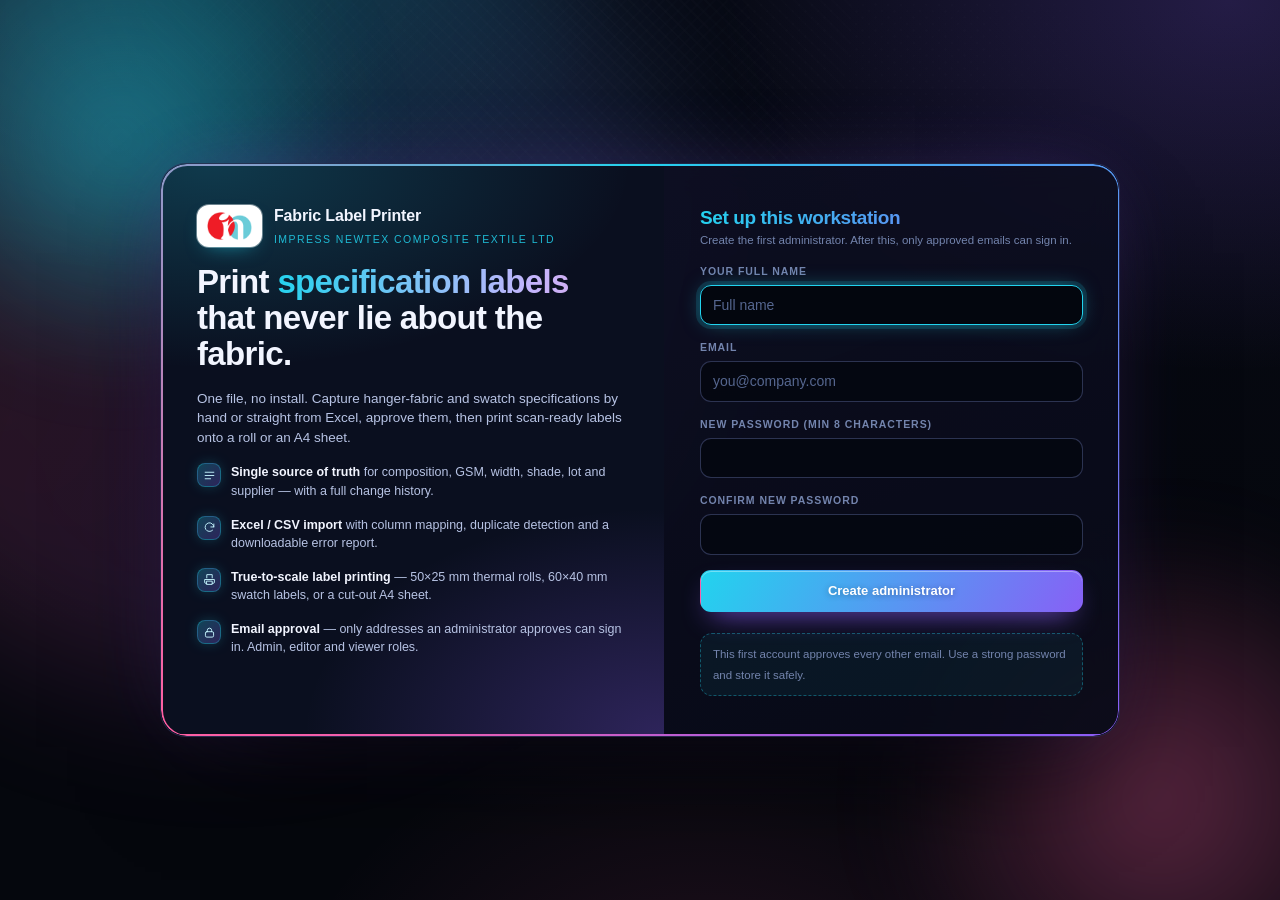
==== commit 5905a4b0: "Sign in by approved email; admins approve addresses Accounts are now identified by email. Only an ad" ====
--- a/index.html
+++ b/index.html
@@ -123,6 +123,7 @@
 .card .sub{color:var(--mut);font-size:12px;margin-bottom:14px}
 .row{display:flex;gap:12px;flex-wrap:wrap;align-items:center}
 .grid{display:grid;gap:14px}
+.grid>*{min-width:0}
 .g2{grid-template-columns:repeat(2,minmax(0,1fr))}
 .g3{grid-template-columns:repeat(3,minmax(0,1fr))}
 .g4{grid-template-columns:repeat(4,minmax(0,1fr))}
@@ -154,9 +155,10 @@
 label.f{display:block}
 label.f>span{display:block;font-size:10.5px;letter-spacing:.09em;text-transform:uppercase;color:var(--mut);margin-bottom:6px;font-weight:600}
 label.f>span i{color:var(--bad);font-style:normal}
-input[type=text],input[type=password],input[type=number],input[type=date],input[type=search],select,textarea{
+input[type=text],input[type=password],input[type=email],input[type=number],input[type=date],input[type=search],select,textarea{
   width:100%;background:rgba(3,6,14,.72);border:1px solid var(--line2);border-radius:11px;padding:9px 12px;outline:none;transition:border-color .2s,box-shadow .2s,background .2s
 }
+input:disabled,select:disabled{opacity:.55;cursor:not-allowed}
 input:focus,select:focus,textarea:focus{border-color:var(--acc);box-shadow:0 0 0 4px rgba(34,211,238,.14),0 0 22px -6px rgba(34,211,238,.6);background:rgba(3,6,14,.95)}
 input::placeholder,textarea::placeholder{color:#55668f}
 select{appearance:none;background-image:linear-gradient(45deg,transparent 50%,var(--acc) 50%),linear-gradient(135deg,var(--acc) 50%,transparent 50%);
@@ -407,10 +409,10 @@
 .report .sign{display:grid;grid-template-columns:repeat(3,1fr);gap:22px;margin-top:34px}
 .report .sign div{border-top:1px solid #0b0b0b;padding-top:5px;font-size:11px;color:#374151}
 .loglist{display:flex;flex-direction:column;gap:6px;max-height:330px;overflow:auto}
-.logrow{display:grid;grid-template-columns:132px 92px 1fr;gap:10px;font-size:12.3px;padding:7px 9px;border:1px solid var(--line);border-radius:10px;background:rgba(255,255,255,.03);transition:border-color .2s}
+.logrow{display:grid;grid-template-columns:128px minmax(0,auto) minmax(0,1fr);gap:10px;font-size:12.3px;padding:7px 9px;border:1px solid var(--line);border-radius:10px;background:rgba(255,255,255,.03);transition:border-color .2s}
 .logrow:hover{border-color:var(--line2)}
 .logrow .t{color:var(--mut);font-family:var(--mono);font-size:11px}
-.logrow .u{color:var(--acc)}
+.logrow .u{color:var(--acc);overflow-wrap:anywhere}
 .kbd{font-family:var(--mono);font-size:11px;background:rgba(255,255,255,.07);border:1px solid var(--line2);border-radius:6px;padding:1px 6px}
 .scan{position:relative;flex:0 0 300px;max-width:300px}
 @media(max-width:900px){.scan{flex:1 1 100%;max-width:none}}
@@ -449,20 +451,24 @@
       <div class="feat"><span class="k" data-ic="list" data-ic-size="13"></span><span><b>Single source of truth</b> for composition, GSM, width, shade, lot and supplier — with a full change history.</span></div>
       <div class="feat"><span class="k" data-ic="refresh" data-ic-size="13"></span><span><b>Excel / CSV import</b> with column mapping, duplicate detection and a downloadable error report.</span></div>
       <div class="feat"><span class="k" data-ic="print" data-ic-size="13"></span><span><b>True-to-scale label printing</b> — 50×25 mm thermal rolls, 60×40 mm swatch labels, or a cut-out A4 sheet.</span></div>
-      <div class="feat"><span class="k" data-ic="lock" data-ic-size="13"></span><span><b>Admin &amp; viewer roles</b> — only admins edit, approve and manage users; viewers read, print and export.</span></div>
+      <div class="feat"><span class="k" data-ic="lock" data-ic-size="13"></span><span><b>Email approval</b> — only addresses an administrator approves can sign in. Admin, editor and viewer roles.</span></div>
     </div>
     <div class="login-form">
       <div>
-        <h2 style="font-size:19px">Sign in</h2>
-        <div class="mut tiny">Access is limited to registered users of this workstation.</div>
+        <h2 id="lgTitle" style="font-size:19px">Sign in</h2>
+        <div class="mut tiny" id="lgSub">Use the email your administrator approved.</div>
       </div>
-      <label class="f"><span>Username</span><input id="lgUser" type="text" autocomplete="username" placeholder="admin" autofocus></label>
-      <label class="f"><span>Password</span><input id="lgPass" type="password" autocomplete="current-password" placeholder="••••••••"></label>
+      <label class="f hide" id="lgNameRow"><span>Your full name</span><input id="lgName" type="text" autocomplete="name" placeholder="Full name"></label>
+      <label class="f hide" id="lgOldRow"><span>Current username</span><input id="lgOldUser" type="text" autocomplete="username" placeholder="admin"></label>
+      <label class="f" id="lgEmailRow"><span>Email</span><input id="lgUser" type="email" autocomplete="email" placeholder="you@company.com" autofocus></label>
+      <label class="f" id="lgPassRow"><span>Password</span><input id="lgPass" type="password" autocomplete="current-password" placeholder="••••••••"></label>
+      <label class="f hide" id="lgNewRow"><span>New password (min 8 characters)</span><input id="lgNew" type="password" autocomplete="new-password"></label>
+      <label class="f hide" id="lgNew2Row"><span>Confirm new password</span><input id="lgNew2" type="password" autocomplete="new-password"></label>
       <div id="lgErr" class="warnbox hide"></div>
       <button class="btn pri" id="lgBtn" style="justify-content:center;padding:11px">Sign in</button>
-      <div class="cred-hint">
-        Demo logins — <code>admin / admin123</code> (full control) · <code>editor / editor123</code> (data entry) · <code>viewer / view123</code> (read only).<br>
-        Change these on the <b>Users</b> tab before real use.
+      <button class="btn gs hide" id="lgBack" style="justify-content:center">← Back to sign in</button>
+      <div class="cred-hint" id="lgHint">
+        Only emails an administrator has approved can sign in. Not on the list? Ask your administrator to add your email under <b>Users</b>.
       </div>
     </div>
   </div>
@@ -479,6 +485,7 @@
     <div class="who">
       <div class="av" id="whoAv">A</div>
       <div><b id="whoName">—</b><small id="whoRole">—</small></div>
+      <button class="btn sm gs" id="btnPw" title="Change my password"><i data-ic="lock" data-ic-size="14"></i></button>
       <button class="btn sm gs" id="btnLogout" title="Sign out"><i data-ic="x" data-ic-size="14"></i></button>
     </div>
   </header>
@@ -737,8 +744,8 @@
     <!-- LABELS PREVIEW SHEET -->
     <section class="view" id="v-users">
       <div class="row" style="justify-content:space-between;margin-bottom:14px">
-        <div><h2 style="font-size:20px">Users &amp; access</h2><div class="mut tiny">Admin manages everything and approves specs. Editor enters data. Viewer reads, prints and exports only.</div></div>
-        <button class="btn sm pri" id="btnNewUser"><i data-ic="plus"></i>Add user</button>
+        <div><h2 style="font-size:20px">Users &amp; access</h2><div class="mut tiny">Admin approves emails and manages everything. Editor enters data. Viewer reads, prints and exports only.</div></div>
+        <button class="btn sm pri" id="btnNewUser"><i data-ic="plus"></i>Approve email</button>
       </div>
       <div class="grid g23">
         <div class="card">
@@ -963,22 +970,95 @@
   let h=5381; for(let i=0;i<txt.length;i++) h=((h<<5)+h+txt.charCodeAt(i))>>>0; /* file:// fallback */
   return 'fb'+h.toString(16)+txt.length.toString(16);
 }
-async function hashPw(pw,salt){ return sha256(salt+'::'+pw+'::fabriclabelprinter'); }
-function newUser(name,username,pw,role,name2){
-  return { id:uid(), name:name||username, username:username.toLowerCase(), role:role||'viewer',
-           salt:uid(), active:1, created:new Date().toISOString(), pwHash:null, seed:pw };
-}
-async function makeUser(name,username,pw,role){
-  const u={ id:uid(), name, username:username.toLowerCase(), role, salt:uid(), active:1, created:new Date().toISOString() };
-  u.pwHash = await hashPw(pw,u.salt);
+/* ---------------- accounts: email sign-in, admin approval, PBKDF2 passwords ---------------- */
+const KDF_TAG = 'pbkdf2-sha256-210000';
+const SESSION_HOURS = 12, MAX_TRIES = 5, LOCK_MINUTES = 5, MIN_PW = 8;
+const EMAIL_RE = /^[^\s@]+@[^\s@]+\.[^\s@]{2,}$/;
+const normEmail = s => String(s==null?'':s).trim().toLowerCase();
+const ROLE_LABEL={admin:'Administrator',editor:'Editor — data entry',viewer:'Viewer — read only'};
+const ROLE_OPTS=[['viewer','Viewer — read, print, export'],['editor','Editor — data entry'],['admin','Administrator — full control']];
+const roleOptions = sel => ROLE_OPTS.map(([v,l])=>'<option value="'+v+'"'+(v===sel?' selected':'')+'>'+l+'</option>').join('');
+const randHex = n => { const a=new Uint8Array(n); crypto.getRandomValues(a); return [...a].map(b=>b.toString(16).padStart(2,'0')).join(''); };
+async function pbkdf2(pw,salt){
+  const enc=new TextEncoder();
+  const key=await crypto.subtle.importKey('raw',enc.encode(pw),'PBKDF2',false,['deriveBits']);
+  const bits=await crypto.subtle.deriveBits({name:'PBKDF2',hash:'SHA-256',salt:enc.encode(salt),iterations:210000},key,256);
+  return [...new Uint8Array(bits)].map(b=>b.toString(16).padStart(2,'0')).join('');
+}
+function newAccount(name,email,role){
+  return { id:uid(), name:name||email.split('@')[0], username:email, email, role, active:1, created:new Date().toISOString(),
+           pwHash:null, salt:null, kdf:null, mustChange:false, failN:0, lockUntil:0 };
+}
+async function setPassword(u,pw){
+  u.salt=randHex(16); u.kdf=KDF_TAG; u.pwHash=await pbkdf2(pw,u.salt); u.failN=0; u.lockUntil=0;
+}
+async function checkPassword(u,pw){
+  if(u.kdf===KDF_TAG) return (await pbkdf2(pw,u.salt))===u.pwHash;
+  /* accounts from older builds used salted SHA-256: accept once, then upgrade to PBKDF2 */
+  for(const tag of ['fabriclabelprinter','fabricspec']){
+    if((await sha256(u.salt+'::'+pw+'::'+tag))===u.pwHash){ await setPassword(u,pw); writeLS(LS.users,USERS); return true; }
+  }
+  return false;
+}
+function checkNewPassword(a,b){
+  if(String(a).length<MIN_PW) return 'Use at least '+MIN_PW+' characters.';
+  if(a!==b) return 'The two passwords do not match.';
+  return '';
+}
+const userByEmail = e => { const x=normEmail(e); return x? USERS.find(u=>u.email===x) : undefined; };
+const activeAdmins = exceptId => USERS.filter(u=>u.role==='admin' && u.active && u.email && u.id!==exceptId).length;
+function accountStatus(u){
+  if(!u.active) return ['Disabled','b-draft'];
+  if(!u.email) return ['Needs email','b-hold'];
+  if(u.lockUntil && u.lockUntil>Date.now()) return ['Locked','b-rejected'];
+  if(!u.pwHash) return ['Awaiting first sign-in','b-submitted'];
+  if(u.mustChange) return ['Must change password','b-hold'];
+  return ['Active','b-approved'];
+}
+/* accounts saved by older builds have a username but no email; keep them, flagged "Needs email" */
+function normalizeAccount(u){
+  if(!u.email && String(u.username||'').includes('@')) u.email=normEmail(u.username);
+  if(u.email){ u.email=normEmail(u.email); u.username=u.email; }
+  u.failN=u.failN||0; u.lockUntil=u.lockUntil||0; u.mustChange=!!u.mustChange;
+}
+/* which sign-in screen to show before anyone is signed in */
+function chooseLoginMode(){
+  if(!USERS.length) return 'setup';
+  if(!activeAdmins() && USERS.some(u=>!u.email)) return 'migrate';
+  return 'signin';
+}
+function signIn(u){
+  SESS={ username:u.username, name:u.name, role:u.role, at:new Date().toISOString() };
+  writeLS(LS.sess,SESS); log('auth','Signed in');
   return u;
 }
-async function seedUsers(){
-  return [
-    await makeUser('System Admin','admin','admin123','admin'),
-    await makeUser('Data Entry','editor','editor123','editor'),
-    await makeUser('Floor Viewer','viewer','view123','viewer')
-  ];
+/* a saved session only counts while the account is still approved, active and fresh (12 h) */
+function resumeSession(){
+  if(!SESS) return false;
+  const u=userByEmail(SESS.username);
+  const fresh=Date.now()-Date.parse(SESS.at) < SESSION_HOURS*36e5;
+  if(!u || !u.active || !u.pwHash || u.mustChange || !fresh){ SESS=null; localStorage.removeItem(LS.sess); return false; }
+  SESS.role=u.role; SESS.name=u.name; writeLS(LS.sess,SESS);
+  return true;
+}
+/* returns {ok:true,user} to enter, {ok:true,next:'first'|'change',user} to set a password first, or {ok:false,msg} */
+async function doLogin(identifier,password){
+  const email=normEmail(identifier);
+  if(!EMAIL_RE.test(email)) return {ok:false,msg:'Enter the email address your administrator approved.'};
+  const u=userByEmail(email);
+  if(!u){ log('auth','Sign-in refused, email not approved: '+email); return {ok:false,msg:'This email is not approved for this workstation. Ask an administrator to add it under Users.'}; }
+  if(!u.active){ log('auth','Sign-in refused, disabled: '+email); return {ok:false,msg:'This account is disabled. Ask an administrator.'}; }
+  if(u.lockUntil && Date.now()<u.lockUntil) return {ok:false,msg:'Too many wrong attempts. Try again in '+Math.ceil((u.lockUntil-Date.now())/6e4)+' min.'};
+  if(!u.pwHash) return {ok:true,next:'first',user:u};          /* approved, no password yet */
+  if(!(await checkPassword(u,password))){
+    u.failN=(u.failN||0)+1;
+    if(u.failN>=MAX_TRIES){ u.lockUntil=Date.now()+LOCK_MINUTES*6e4; u.failN=0; }
+    writeLS(LS.users,USERS); log('auth','Wrong password for '+email+(u.lockUntil? ' — locked' : ''));
+    return {ok:false,msg: u.lockUntil? 'Too many wrong attempts. Locked for '+LOCK_MINUTES+' min.' : 'Wrong password. Try again, or ask an administrator to reset it.'};
+  }
+  u.failN=0; u.lockUntil=0; writeLS(LS.users,USERS);
+  if(u.mustChange) return {ok:true,next:'change',user:u};    /* temporary password: must replace it first */
+  signIn(u); return {ok:true,user:u};
 }
 function can(what){
   const r = SESS? SESS.role : 'viewer';
@@ -987,25 +1067,6 @@
   if(what==='approve') return false;
   if(what==='users'||what==='wipe'||what==='restore'||what==='settings') return false;
   return true; /* view, print, export */
-}
-const ROLE_LABEL={admin:'Administrator',editor:'Editor — data entry',viewer:'Viewer — read only'};
-function userByUname(u){ return USERS.find(x=>x.username===String(u||'').toLowerCase()); }
-
-async function doLogin(username,password){
-  const u=userByUname(username);
-  if(!u) return {ok:false,msg:'No such username on this workstation.'};
-  if(!u.active) return {ok:false,msg:'That account is deactivated. Ask an administrator.'};
-  let h=await hashPw(password,u.salt);
-  if(h!==u.pwHash){
-    /* tolerate accounts created before the app was renamed (previous salt) */
-    const legacy=await sha256(u.salt+'::'+password+'::fabricspec');
-    if(legacy!==u.pwHash) return {ok:false,msg:'Wrong password. Try again, or ask an admin to reset it.'};
-    u.pwHash=h; writeLS(LS.users,USERS);
-  }
-  SESS={ username:u.username, name:u.name, role:u.role, at:new Date().toISOString() };
-  writeLS(LS.sess,SESS);
-  log('auth','Signed in');
-  return {ok:true,user:u};
 }
 function logout(){ log('auth','Signed out'); SESS=null; localStorage.removeItem(LS.sess); location.reload(); }
 
@@ -1062,12 +1123,13 @@
 }
 
 async function bootData(){
-  if(!USERS || !USERS.length){ USERS = await seedUsers(); writeLS(LS.users,USERS); }
+  if(!Array.isArray(USERS)) USERS=[];            /* no accounts yet: the sign-in screen asks for the first administrator */
+  for(const u of USERS){
+    if(!u.pwHash && u.seed){ await setPassword(u,u.seed); delete u.seed; }
+    normalizeAccount(u);
+  }
+  writeLS(LS.users,USERS);
   if(!SPECS || !SPECS.length){ SPECS = seedSpecs(); writeLS(LS.specs,SPECS); writeLS(LS.seq,SPECS.length); }
-  /* recover plaintext seed passwords for accounts that predate hashing */
-  let changed=false;
-  for(const u of USERS){ if(!u.pwHash && u.seed){ u.salt=u.salt||uid(); u.pwHash=await hashPw(u.seed,u.salt); delete u.seed; changed=true; } }
-  if(changed) writeLS(LS.users,USERS);
 }
 
 /* ---------------- icon set (inline SVG, no emoji dependency) ---------------- */
@@ -1080,6 +1142,7 @@
   lock:'<rect x="4.5" y="10.5" width="15" height="10" rx="2.5"/><path d="M8 10.5V8a4 4 0 018 0v2.5"/>',
   gear:'<circle cx="12" cy="12" r="3.2"/><path d="M12 3v2.2M12 18.8V21M4.2 7.6l1.9 1.1M17.9 15.3l1.9 1.1M4.2 16.4l1.9-1.1M17.9 8.7l1.9-1.1"/>',
   eye:'<path d="M2.5 12S6 5.5 12 5.5 21.5 12 21.5 12 18 18.5 12 18.5 2.5 12 2.5 12z"/><circle cx="12" cy="12" r="2.6"/>',
+  mail:'<rect x="3.5" y="5.5" width="17" height="13" rx="2.5"/><path d="M4.5 7l7.5 6 7.5-6"/>',
   pencil:'<path d="M4 20h4l10-10-4-4L4 16z"/><path d="M13.5 6.5l4 4"/>',
   print:'<path d="M7 9V3h10v6M7 19H5a2 2 0 01-2-2v-5h18v5a2 2 0 01-2 2h-2M7 15h10v6H7z"/>',
   down:'<path d="M12 3v12m0 0l-4.5-4.5M12 15l4.5-4.5M5 20h14"/>',
@@ -1529,47 +1592,118 @@
 function renderUsers(){
   if(!$('#userTbl')) return;
   const roleAv={admin:'a',editor:'e',viewer:'v'};
-  $('#userTbl').innerHTML='<thead><tr><th>User</th><th>Username</th><th>Role</th><th>Status</th><th>Created</th><th class="right">Actions</th></tr></thead><tbody>'
-    + USERS.map(u=>'<tr><td><div class="swatchline"><span class="av '+roleAv[u.role]+'" style="width:24px;height:24px">'+esc((u.name||u.username)[0].toUpperCase())+'</span><b>'+esc(u.name||u.username)+'</b></div></td>'
-      + '<td class="mono tiny">'+esc(u.username)+'</td><td>'+esc(ROLE_LABEL[u.role]||u.role)+'</td>'
-      + '<td><span class="badge '+(u.active?'b-approved':'b-draft')+'">'+(u.active?'Active':'Disabled')+'</span></td>'
-      + '<td class="tiny mut">'+fmtDate(u.created)+'</td>'
-      + '<td class="act"><button class="btn sm gs" data-u-role="'+u.id+'" title="Change role">'+icon('refresh',14)+'</button>'
-      + '<button class="btn sm gs" data-u-pw="'+u.id+'" title="Reset password">'+icon('lock',14)+'</button>'
-      + '<button class="btn sm gs" data-u-tog="'+u.id+'" title="Enable / disable">'+(u.active?icon('x',14):icon('check',14))+'</button>'
-      + (u.username===SESS.username? '':'<button class="btn sm gs" data-u-del="'+u.id+'" title="Delete">'+icon('x',14)+'</button>')+'</td></tr>').join('')
+  $('#userTbl').innerHTML='<thead><tr><th>Name</th><th>Email (sign-in)</th><th>Role</th><th>Status</th><th>Approved</th><th class="right">Actions</th></tr></thead><tbody>'
+    + USERS.map(u=>{
+      const st=accountStatus(u), self=u.username===SESS.username;
+      return '<tr><td><div class="swatchline"><span class="av '+roleAv[u.role]+'" style="width:24px;height:24px">'+esc((u.name||u.email||'?')[0].toUpperCase())+'</span><b>'+esc(u.name||'—')+'</b></div></td>'
+        + '<td class="mono tiny">'+(u.email? esc(u.email) : '<span class="mut">none (old username)</span>')+'</td>'
+        + '<td>'+esc(ROLE_LABEL[u.role]||u.role)+'</td>'
+        + '<td><span class="badge '+st[1]+'">'+st[0]+'</span></td>'
+        + '<td class="tiny mut">'+fmtDate(u.created)+'</td>'
+        + '<td class="act">'
+        + '<button class="btn sm gs" data-u-mail="'+u.id+'" title="Change email">'+icon('mail',14)+'</button>'
+        + '<button class="btn sm gs" data-u-role="'+u.id+'" title="Change role">'+icon('refresh',14)+'</button>'
+        + '<button class="btn sm gs" data-u-pw="'+u.id+'" title="Reset password">'+icon('lock',14)+'</button>'
+        + '<button class="btn sm gs" data-u-tog="'+u.id+'" title="'+(u.active?'Disable':'Enable')+'">'+(u.active?icon('x',14):icon('check',14))+'</button>'
+        + (self? '' : '<button class="btn sm gs" data-u-del="'+u.id+'" title="Delete">'+icon('x',14)+'</button>')+'</td></tr>';
+    }).join('')
     + '</tbody>';
-  $('#userTbl').onclick=async e=>{
-    const role=e.target.closest('[data-u-role]'), pw=e.target.closest('[data-u-pw]'), tog=e.target.closest('[data-u-tog]'), del=e.target.closest('[data-u-del]');
-    if(role){ const u=USERS.find(x=>x.id===role.dataset.uRole);
-      const order=['viewer','editor','admin']; const next=order[(order.indexOf(u.role)+1)%3];
+  $('#userTbl').onclick=e=>{
+    const b=e.target.closest('[data-u-mail],[data-u-role],[data-u-pw],[data-u-tog],[data-u-del]');
+    if(!b) return;
+    const id=b.dataset.uMail||b.dataset.uRole||b.dataset.uPw||b.dataset.uTog||b.dataset.uDel;
+    const u=USERS.find(x=>x.id===id); if(!u) return;
+    if(b.dataset.uMail) return openEditEmail(u);
+    if(b.dataset.uPw) return u.username===SESS.username? openChangePassword() : openResetPassword(u);
+    if(b.dataset.uRole){
+      const order=['viewer','editor','admin'], next=order[(order.indexOf(u.role)+1)%order.length];
       if(u.username===SESS.username && next!=='admin'){ toast('You cannot demote the account you are signed in with.','bad'); return; }
-      const apply=()=>{ u.role=next; writeLS(LS.users,USERS); log('users','Role of '+u.username+' → '+next); renderUsers(); toast(u.username+' is now '+ROLE_LABEL[next]+'.', next==='admin'?'warn':'ok'); };
-      if(next==='admin') confirmBox('Give '+u.username+' administrator rights?','Administrators can edit, approve, delete specs, import files and manage every user on this workstation.',apply);
+      if(u.role==='admin' && next!=='admin' && u.active && activeAdmins(u.id)===0){ toast('At least one active administrator must remain.','bad'); return; }
+      const apply=()=>{ u.role=next; writeLS(LS.users,USERS); log('users','Role of '+u.username+' → '+next); renderUsers(); toast(esc(u.username)+' is now '+ROLE_LABEL[next]+'.', next==='admin'?'warn':'ok'); };
+      if(next==='admin') confirmBox('Give '+esc(u.username)+' administrator rights?','Administrators can edit, approve, delete specs, import files and manage every user on this workstation.',apply);
       else apply();
-      return; }
-    if(pw){ const u=USERS.find(x=>x.id===pw.dataset.uPw);
-      modal({title:'Reset password — '+u.username, body:'<label class="f"><span>New password</span><input id="pwNew" type="text" value="'+esc(u.username)+'123"></label><div class="tiny mut" style="margin-top:7px">Share it with the user; they can ask you to change it again.</div>',
-        foot:'<button class="btn" data-close>Cancel</button><button class="btn pri" id="pwGo">Set password</button>'});
-      $('#pwGo').onclick=async ()=>{ u.salt=uid(); u.pwHash=await hashPw($('#pwNew').value,u.salt); writeLS(LS.users,USERS); log('users','Password reset for '+u.username); closeModal(); toast('Password updated.','ok'); }; return; }
-    if(tog){ const u=USERS.find(x=>x.id===tog.dataset.uTog); if(u.username===SESS.username){ toast('You cannot disable yourself.','bad'); return; }
-      u.active=u.active?0:1; writeLS(LS.users,USERS); log('users',(u.active?'Enabled ':'Disabled ')+u.username); renderUsers(); return; }
-    if(del){ const u=USERS.find(x=>x.id===del.dataset.uDel);
-      confirmBox('Delete user '+u.username+'?','Their audit history stays. They lose access immediately.',()=>{
-        USERS=USERS.filter(x=>x.id!==u.id); writeLS(LS.users,USERS); log('users','Deleted '+u.username); renderUsers(); toast('User deleted.','warn'); }); }
+      return;
+    }
+    if(b.dataset.uTog){
+      if(u.username===SESS.username){ toast('You cannot disable yourself.','bad'); return; }
+      if(u.active && u.role==='admin' && activeAdmins(u.id)===0){ toast('At least one active administrator must remain.','bad'); return; }
+      u.active=u.active?0:1; writeLS(LS.users,USERS); log('users',(u.active?'Enabled ':'Disabled ')+u.username); renderUsers(); return;
+    }
+    if(b.dataset.uDel){
+      if(u.active && u.role==='admin' && activeAdmins(u.id)===0){ toast('At least one active administrator must remain.','bad'); return; }
+      confirmBox('Delete '+esc(u.name||u.username)+'?','Their audit history stays. They lose access immediately.',()=>{
+        USERS=USERS.filter(x=>x.id!==u.id); writeLS(LS.users,USERS); log('users','Deleted '+u.username); renderUsers(); toast('User deleted.','warn'); });
+    }
   };
-  $('#btnNewUser').onclick=()=>{
-    modal({ title:'Add user', body:'<div class="fgrid"><label class="f"><span>Full name</span><input id="nuName" type="text" placeholder="Floor QC"></label>'
-      + '<label class="f"><span>Username</span><input id="nuUser" type="text" placeholder="qc1"></label>'
-      + '<label class="f"><span>Password</span><input id="nuPw" type="text" placeholder="choose123"></label>'
-      + '<label class="f"><span>Role</span><select id="nuRole"><option value="viewer">Viewer — read, print, export</option><option value="editor">Editor — data entry</option><option value="admin">Administrator — full control</option></select></label></div>',
-      foot:'<button class="btn" data-close>Cancel</button><button class="btn pri" id="nuGo">Create user</button>' });
-    $('#nuGo').onclick=async ()=>{
-      const nm=$('#nuName').value.trim(), un=$('#nuUser').value.trim().toLowerCase(), pw=$('#nuPw').value, rl=$('#nuRole').value;
-      if(!un||!pw){ toast('Username and password are required.','bad'); return; }
-      if(userByUname(un)){ toast('Username taken.','bad'); return; }
-      USERS.push(await makeUser(nm||un,un,pw,rl)); writeLS(LS.users,USERS); log('users','Created '+un+' as '+rl);
-      closeModal(); renderUsers(); toast('User '+esc(un)+' created.','ok'); };
+  $('#btnNewUser').onclick=openApprove;
+}
+/* admin approves an email: only that address can sign in afterwards */
+function openApprove(){
+  modal({ title:'Approve an email', sub:'Only approved emails can sign in to this workstation.',
+    body:'<div class="fgrid"><label class="f"><span>Full name</span><input id="apName" type="text" placeholder="Floor QC"></label>'
+      + '<label class="f"><span>Email (sign-in)</span><input id="apMail" type="email" placeholder="name@company.com"></label>'
+      + '<label class="f"><span>Role</span><select id="apRole">'+roleOptions('viewer')+'</select></label>'
+      + '<label class="f"><span>Temporary password (optional)</span><input id="apPw" type="text" placeholder="min '+MIN_PW+' characters"></label></div>'
+      + '<div class="tiny mut" style="margin-top:9px">Leave the password blank and they create their own on first sign-in. If you set one, share it privately; they must replace it on first sign-in.</div>',
+    foot:'<button class="btn" data-close>Cancel</button><button class="btn pri" id="apGo">Approve</button>' });
+  $('#apGo').onclick=async ()=>{
+    const name=$('#apName').value.trim(), email=normEmail($('#apMail').value), role=$('#apRole').value, pw=$('#apPw').value;
+    if(!EMAIL_RE.test(email)){ toast('Enter a valid email address.','bad'); return; }
+    if(userByEmail(email)){ toast('That email is already approved.','bad'); return; }
+    if(pw && pw.length<MIN_PW){ toast('Temporary password needs at least '+MIN_PW+' characters.','bad'); return; }
+    const u=newAccount(name,email,role);
+    if(pw){ await setPassword(u,pw); u.mustChange=true; }
+    USERS.push(u); writeLS(LS.users,USERS);
+    log('users','Approved '+email+' as '+role+(pw?' with a temporary password':' (creates own password)'));
+    closeModal(); renderUsers(); toast(esc(email)+' approved.','ok');
+  };
+}
+function openEditEmail(u){
+  modal({ title:'Change email — '+esc(u.name||u.username), sub:'They sign in with the new email. Their password stays the same.',
+    body:'<label class="f"><span>Email (sign-in)</span><input id="emNew" type="email" value="'+esc(u.email||'')+'"></label>',
+    foot:'<button class="btn" data-close>Cancel</button><button class="btn pri" id="emGo">Save email</button>' });
+  $('#emGo').onclick=()=>{
+    const e=normEmail($('#emNew').value);
+    if(!EMAIL_RE.test(e)){ toast('Enter a valid email address.','bad'); return; }
+    const other=userByEmail(e);
+    if(other && other!==u){ toast('That email belongs to another account.','bad'); return; }
+    const old=u.username; u.email=e; u.username=e;
+    if(SESS && SESS.username===old){ SESS.username=e; writeLS(LS.sess,SESS); }
+    writeLS(LS.users,USERS); log('users','Email for '+old+' → '+e);
+    closeModal(); renderUsers(); toast('Email saved.','ok');
+  };
+}
+/* admin resets someone else: a temporary password, or blank so they choose their own at next sign-in */
+function openResetPassword(u){
+  modal({ title:'Reset password — '+esc(u.name||u.username), sub:'Choose how they get back in.',
+    body:'<label class="f"><span>Temporary password (optional)</span><input id="rpPw" type="text" placeholder="min '+MIN_PW+' characters"></label>'
+      + '<div class="tiny mut" style="margin-top:9px">With a temporary password they must replace it at their next sign-in. Leave it blank and they create a new password the next time they sign in. Share a temporary password privately.</div>',
+    foot:'<button class="btn" data-close>Cancel</button><button class="btn pri" id="rpGo">Reset</button>' });
+  $('#rpGo').onclick=async ()=>{
+    const pw=$('#rpPw').value;
+    if(pw && pw.length<MIN_PW){ toast('Temporary password needs at least '+MIN_PW+' characters.','bad'); return; }
+    if(pw){ await setPassword(u,pw); u.mustChange=true; }
+    else { u.pwHash=null; u.salt=null; u.kdf=null; u.mustChange=false; u.failN=0; u.lockUntil=0; }
+    writeLS(LS.users,USERS); log('users','Password reset for '+u.username+(pw?' (temporary)':' (set at next sign-in)'));
+    closeModal(); renderUsers(); toast(pw? 'Temporary password set.' : 'They will create a new password at sign-in.','ok');
+  };
+}
+/* anyone can change their own password; the old one must be given first */
+function openChangePassword(){
+  modal({ title:'Change my password', sub:'Your old password stops working as soon as you save.',
+    body:'<div class="fgrid"><label class="f full"><span>Current password</span><input id="cpOld" type="password" autocomplete="current-password"></label>'
+      + '<label class="f"><span>New password</span><input id="cpNew" type="password" autocomplete="new-password"></label>'
+      + '<label class="f"><span>Confirm new password</span><input id="cpNew2" type="password" autocomplete="new-password"></label></div>'
+      + '<div class="tiny mut" style="margin-top:9px">At least '+MIN_PW+' characters.</div>',
+    foot:'<button class="btn" data-close>Cancel</button><button class="btn pri" id="cpGo">Update password</button>' });
+  $('#cpGo').onclick=async ()=>{
+    const u=userByEmail(SESS.username);
+    if(!u || !(await checkPassword(u,$('#cpOld').value))){ toast('Current password is wrong.','bad'); return; }
+    const err=checkNewPassword($('#cpNew').value,$('#cpNew2').value);
+    if(err){ toast(err,'bad'); return; }
+    if(await checkPassword(u,$('#cpNew').value)){ toast('Choose a password different from the current one.','bad'); return; }
+    await setPassword(u,$('#cpNew').value); u.mustChange=false; writeLS(LS.users,USERS);
+    log('users','Changed own password'); closeModal(); renderUsers(); toast('Password updated.','ok');
   };
 }
 function renderLog(){
@@ -2098,7 +2232,7 @@
     if(!d.specs) throw new Error('No "specs" array in that file.');
     confirmBox('Restore backup?','This replaces all specs, settings, users and the queue ('+d.specs.length+' specs).',()=>{
       SPECS=d.specs||[]; if(d.settings) { SET=Object.assign({},DEFAULT_SETTINGS,d.settings); writeLS(LS.set,SET); }
-      if(d.users&&d.users.length){ USERS=d.users; writeLS(LS.users,USERS); }
+      if(d.users&&d.users.length){ USERS=d.users; USERS.forEach(normalizeAccount); writeLS(LS.users,USERS); }
       if(d.queue) { QUEUE=d.queue; writeLS(LS.queue,QUEUE); }
       LOG=(d.log||[]).concat(LOG).slice(0,1500); writeLS(LS.log,LOG);
       saveSpecs(); applyBrand(); fillSelects(); renderSpecs(); renderDash(); renderSettings(); renderUsers(); renderWa();
@@ -2195,17 +2329,95 @@
 }
 
 /* ---------------- init ---------------- */
+/* ---------------- sign-in screen: sign in, first password, first admin, legacy link ---------------- */
+let LOGIN_MODE='signin', PENDING=null;
+const LOGIN_TEXT={
+  signin:{t:'Sign in', s:'Use the email your administrator approved.', b:'Sign in'},
+  first:{t:'Create your password', s:'Your email is approved. Choose a password to finish setting up.', b:'Create password & sign in'},
+  change:{t:'Set a new password', s:'Your administrator gave you a temporary password. Choose your own to continue.', b:'Save & sign in'},
+  setup:{t:'Set up this workstation', s:'Create the first administrator. After this, only approved emails can sign in.', b:'Create administrator'},
+  migrate:{t:'Link your administrator', s:'This workstation now signs in with email. Confirm your current account, then enter the email to use.', b:'Link email'}
+};
+const LOGIN_HINT={
+  signin:'Only emails an administrator has approved can sign in. Not on the list? Ask your administrator to add your email under <b>Users</b>.',
+  setup:'This first account approves every other email. Use a strong password and store it safely.',
+  migrate:'Your password does not change. This step only ties the old username to its email.'
+};
+function setLoginMode(mode){
+  LOGIN_MODE=mode; const t=LOGIN_TEXT[mode];
+  const creating = mode==='first'||mode==='change';
+  $('#lgTitle').textContent=t.t; $('#lgSub').textContent=t.s; $('#lgBtn').textContent=t.b;
+  const rows={ lgNameRow:mode==='setup', lgOldRow:mode==='migrate', lgEmailRow:true, lgPassRow:mode==='signin'||mode==='migrate',
+    lgNewRow:creating||mode==='setup', lgNew2Row:creating||mode==='setup' };
+  Object.entries(rows).forEach(([id,on])=>$('#'+id).classList.toggle('hide',!on));
+  $('#lgBack').classList.toggle('hide',!creating);
+  $('#lgHint').classList.toggle('hide',!LOGIN_HINT[mode]);
+  if(LOGIN_HINT[mode]) $('#lgHint').innerHTML=LOGIN_HINT[mode];
+  $('#lgUser').disabled=creating;
+  if(creating && PENDING) $('#lgUser').value=PENDING.user.email;
+  ['lgName','lgOldUser','lgPass','lgNew','lgNew2'].forEach(id=>$('#'+id).value='');
+  clearLoginErr();
+  setTimeout(()=>{ $(mode==='setup'?'#lgName':mode==='migrate'?'#lgOldUser':creating?'#lgNew':'#lgUser').focus(); },0);
+}
+function showLoginErr(msg){ const e=$('#lgErr'); e.textContent=msg; e.classList.remove('hide'); }
+function clearLoginErr(){ $('#lgErr').classList.add('hide'); }
+async function submitLogin(){
+  clearLoginErr();
+  if(!(window.crypto && crypto.subtle)){ showLoginErr('This browser cannot hash passwords securely here. Open the app from the file on this computer, or over HTTPS.'); return; }
+  const btn=$('#lgBtn'); btn.disabled=true;
+  try{
+    if(LOGIN_MODE==='setup') return await doSetup();
+    if(LOGIN_MODE==='migrate') return await doMigrate();
+    if(LOGIN_MODE==='first'||LOGIN_MODE==='change') return await doSetPassword();
+    const r=await doLogin($('#lgUser').value,$('#lgPass').value);
+    if(!r.ok){ showLoginErr(r.msg); $('#lgPass').value=''; return; }
+    if(r.next){ PENDING=r; setLoginMode(r.next); return; }
+    startApp();
+  } finally { btn.disabled=false; }
+}
+async function doSetPassword(){
+  const u=PENDING && PENDING.user;
+  if(!u || !userByEmail(u.email)){ PENDING=null; setLoginMode('signin'); return; }
+  if(!u.active){ PENDING=null; setLoginMode('signin'); showLoginErr('This account was disabled. Ask an administrator.'); return; }
+  const err=checkNewPassword($('#lgNew').value,$('#lgNew2').value);
+  if(err){ showLoginErr(err); return; }
+  if(u.mustChange && await checkPassword(u,$('#lgNew').value)){ showLoginErr('Choose a password different from the temporary one.'); return; }
+  await setPassword(u,$('#lgNew').value); u.mustChange=false; writeLS(LS.users,USERS);
+  PENDING=null; signIn(u); startApp();
+}
+async function doSetup(){
+  if(USERS.length){ setLoginMode('signin'); return; }
+  const name=$('#lgName').value.trim(), email=normEmail($('#lgUser').value);
+  if(!name){ showLoginErr('Enter your full name.'); return; }
+  if(!EMAIL_RE.test(email)){ showLoginErr('Enter a valid email address.'); return; }
+  const err=checkNewPassword($('#lgNew').value,$('#lgNew2').value);
+  if(err){ showLoginErr(err); return; }
+  const u=newAccount(name,email,'admin');
+  await setPassword(u,$('#lgNew').value);
+  USERS=[u]; writeLS(LS.users,USERS); signIn(u); startApp();
+}
+/* old username-based accounts: tie one of them to an email. If no administrator exists any more, this one becomes one. */
+async function doMigrate(){
+  const oldName=$('#lgOldUser').value.trim().toLowerCase(), pw=$('#lgPass').value, email=normEmail($('#lgUser').value);
+  const u=USERS.find(x=>!x.email && x.username===oldName);
+  if(!u){ showLoginErr('No account on this workstation with that username is waiting to be linked.'); return; }
+  if(!(await checkPassword(u,pw))){ showLoginErr('Current password is wrong.'); return; }
+  if(!EMAIL_RE.test(email)){ showLoginErr('Enter a valid email address.'); return; }
+  if(userByEmail(email)){ showLoginErr('That email is already used by another account.'); return; }
+  if(!activeAdmins()){ u.role='admin'; u.active=1; }
+  u.email=email; u.username=email; u.failN=0; u.lockUntil=0;
+  writeLS(LS.users,USERS); log('users','Linked '+email+' to an old username account');
+  setLoginMode('signin'); $('#lgUser').value=email;
+  toast('Email linked. Sign in with '+esc(email)+'.','ok');
+}
 function wireLogin(){
-  $('#lgBtn').onclick=async ()=>{
-    const r=await doLogin($('#lgUser').value,$('#lgPass').value);
-    if(!r.ok){ const e=$('#lgErr'); e.classList.remove('hide'); e.textContent=r.msg; return; }
-    startApp();
-  };
-  $('#lgPass').addEventListener('keydown',e=>{ if(e.key==='Enter') $('#lgBtn').click(); });
-  $('#lgUser').addEventListener('keydown',e=>{ if(e.key==='Enter') $('#lgBtn').click(); });
+  $('#lgBtn').onclick=submitLogin;
+  $('#lgBack').onclick=()=>{ PENDING=null; setLoginMode('signin'); };
+  ['lgName','lgOldUser','lgUser','lgPass','lgNew','lgNew2'].forEach(id=>$('#'+id).addEventListener('keydown',e=>{ if(e.key==='Enter') $('#lgBtn').click(); }));
 }
 function wireGlobal(){
   $('#btnLogout').onclick=()=>confirmBox('Sign out?','Your queue and filters stay in this browser.',logout);
+  $('#btnPw').onclick=openChangePassword;
   $('#btnHelp').onclick=()=>modal({ title:'Keyboard shortcuts', body:'<div class="hb" style="cursor:default;grid-template-columns:120px 1fr"><span class="nm mono">/</span><span>Focus the search box</span></div>'
     + '<div class="hb" style="cursor:default;grid-template-columns:120px 1fr"><span class="nm mono">n</span><span>New spec (editors/admins)</span></div>'
     + '<div class="hb" style="cursor:default;grid-template-columns:120px 1fr"><span class="nm mono">p</span><span>Go to the label print queue</span></div>'
@@ -2308,6 +2520,7 @@
   }
   if(!window.__wired){ wireSpecs(); wireGlobal(); window.__wired=1; }   /* idempotent: never double-bind */
   renderSpecs(); renderDash(); renderStudio(); renderWa(); renderUsers(); renderLog(); renderSettings(); renderImportMapSafe();
+  if(!window.__expiry) window.__expiry=setInterval(()=>{ if(!resumeSession()){ toast('Your session ended. Sign in again.','warn'); setTimeout(()=>location.reload(),1500); } },60000);
   toast('Signed in as '+esc(SESS.name)+' · '+esc(ROLE_LABEL[SESS.role]),'ok');
 }
 function hydrateIcons(root){
@@ -2315,6 +2528,12 @@
 }
 function renderImportMapSafe(){ if(VIEW==='import'&&IMP.headers) renderImportMap(); }
 
+/* a saved session is restored only while its account is still valid */
+function resumeOrSignIn(){
+  if(resumeSession()){ startApp(); return; }
+  SESS=null; localStorage.removeItem(LS.sess);
+  setLoginMode(chooseLoginMode());
+}
 (async function init(){
   await bootData();
   hydrateIcons();
@@ -2323,8 +2542,7 @@
   applyBrand();
   const bl=$('#brandLogo'); if(bl) bl.style.display = SET.logoHeader? '' : 'none';
   wireLogin();
-  if(SESS && userByUname(SESS.username)) { startApp(); }
-  else { SESS=null; $('#lgUser').focus(); }
+  resumeOrSignIn();
 })();
 
 </script>
